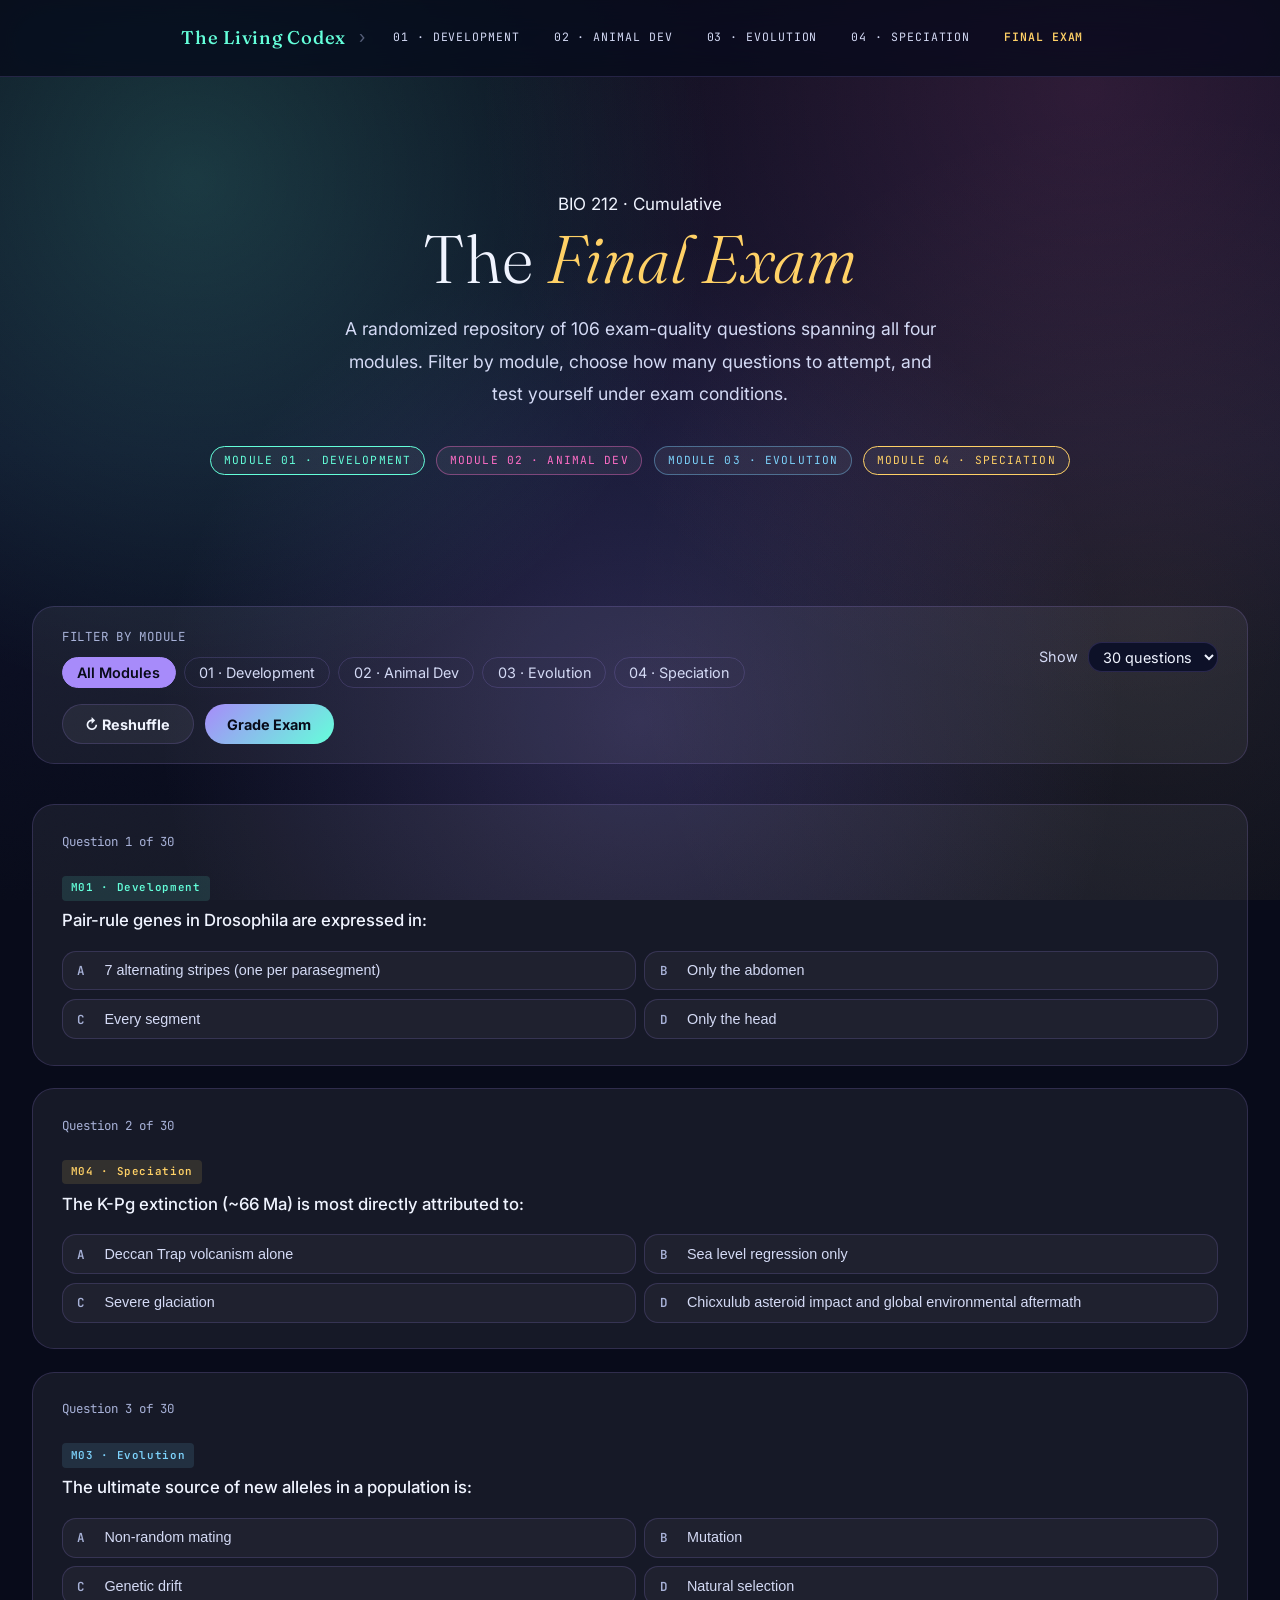
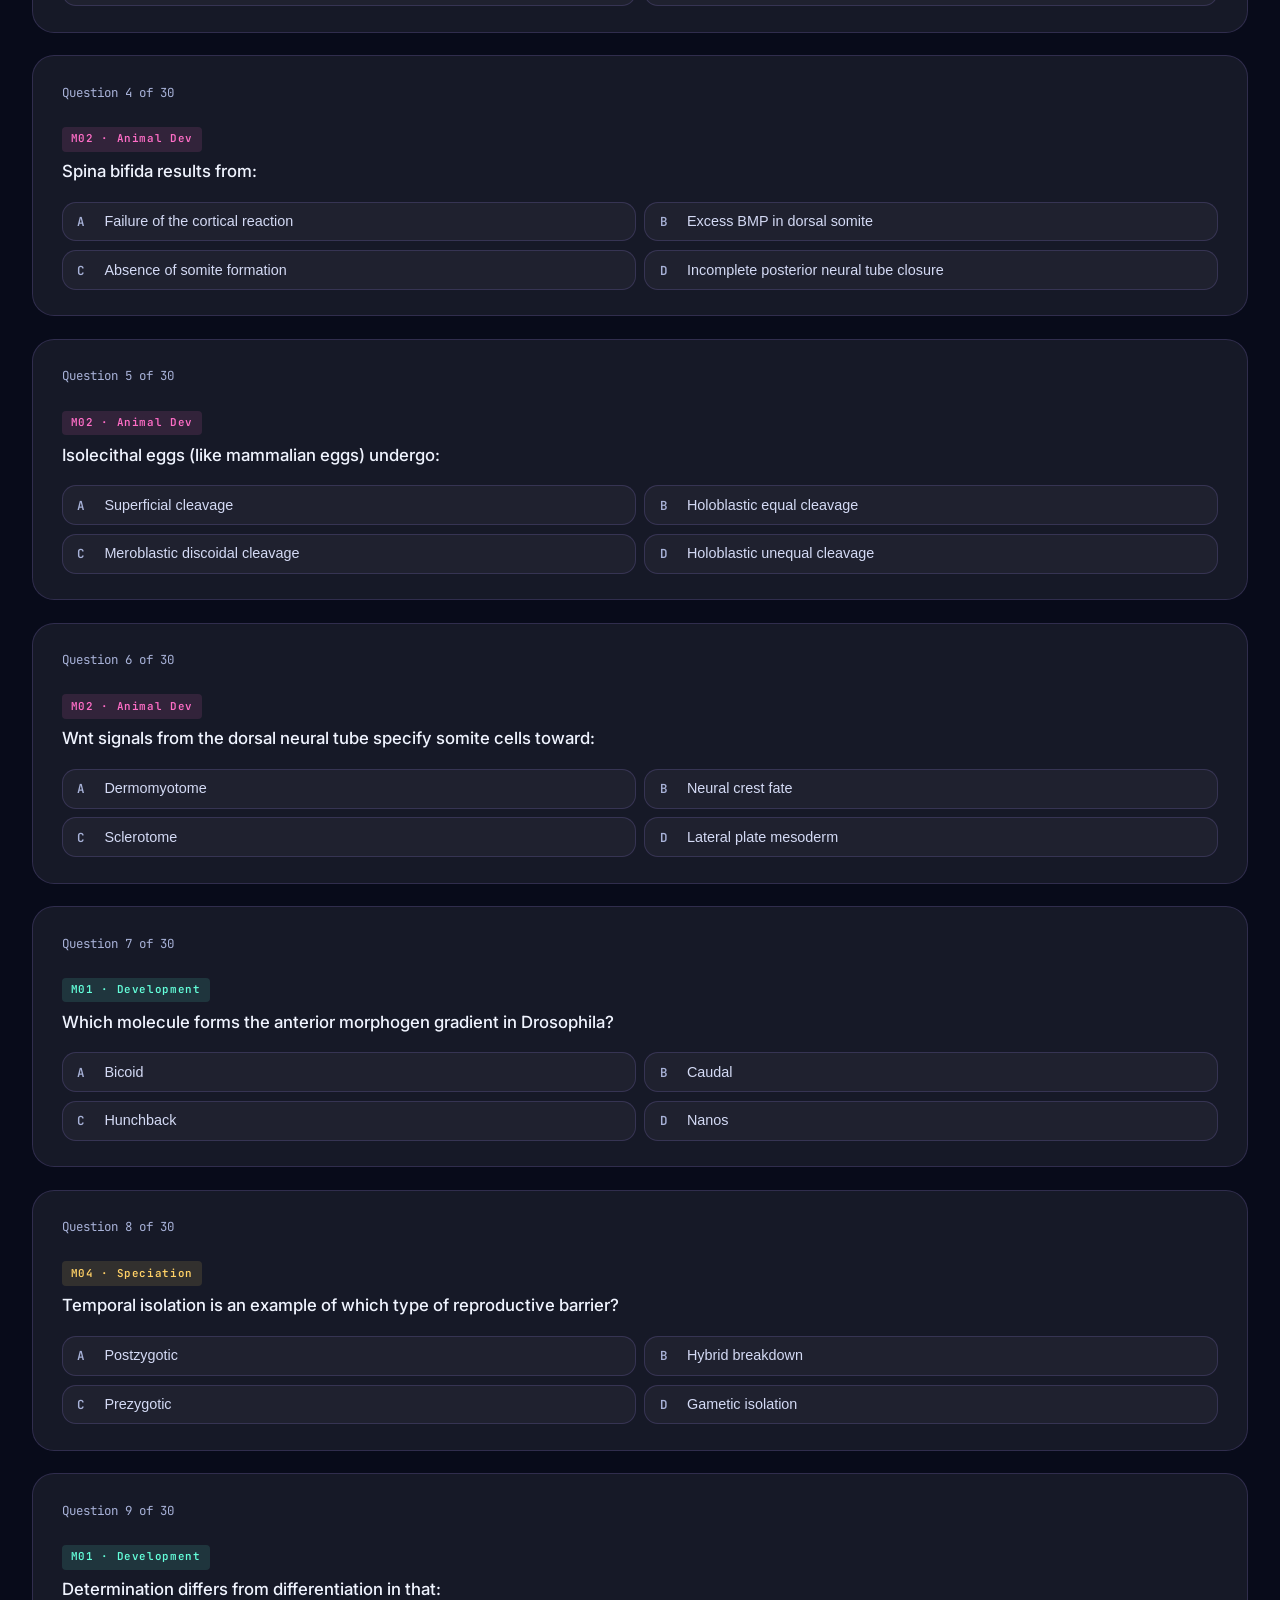
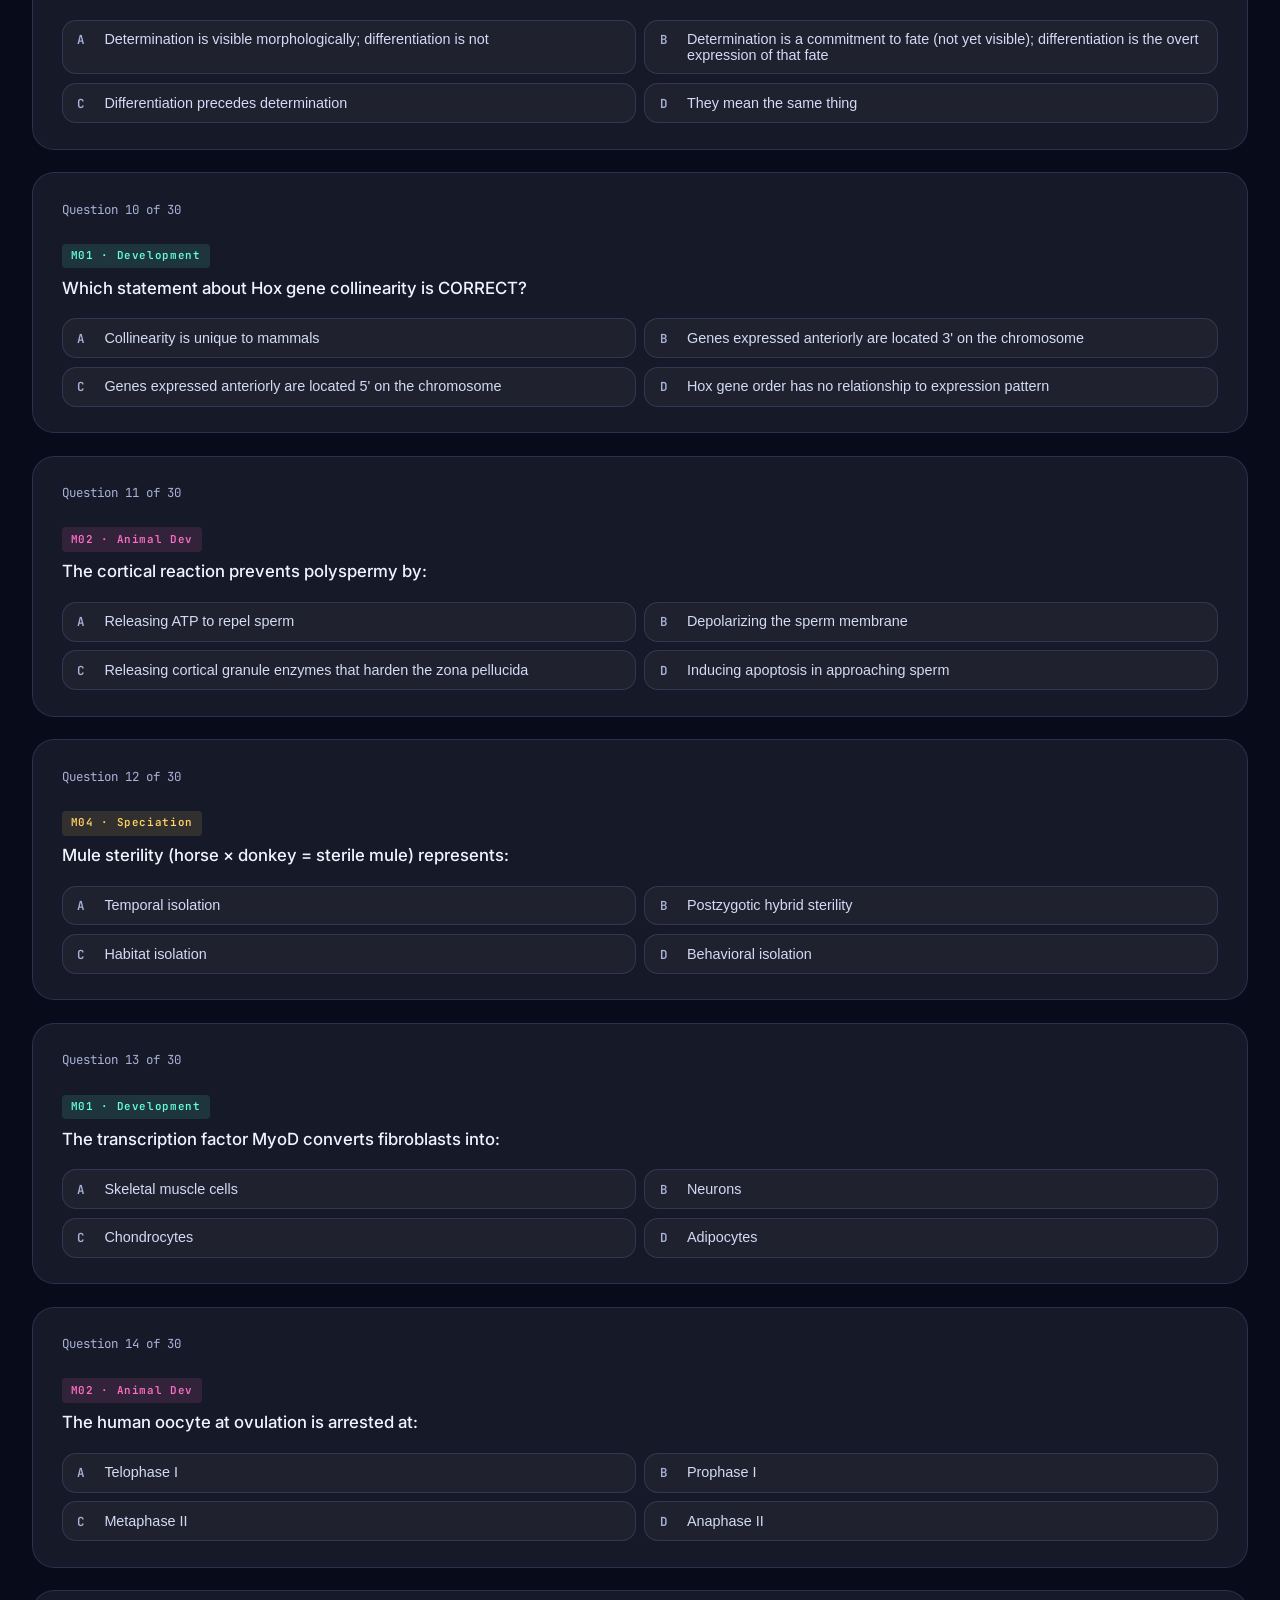
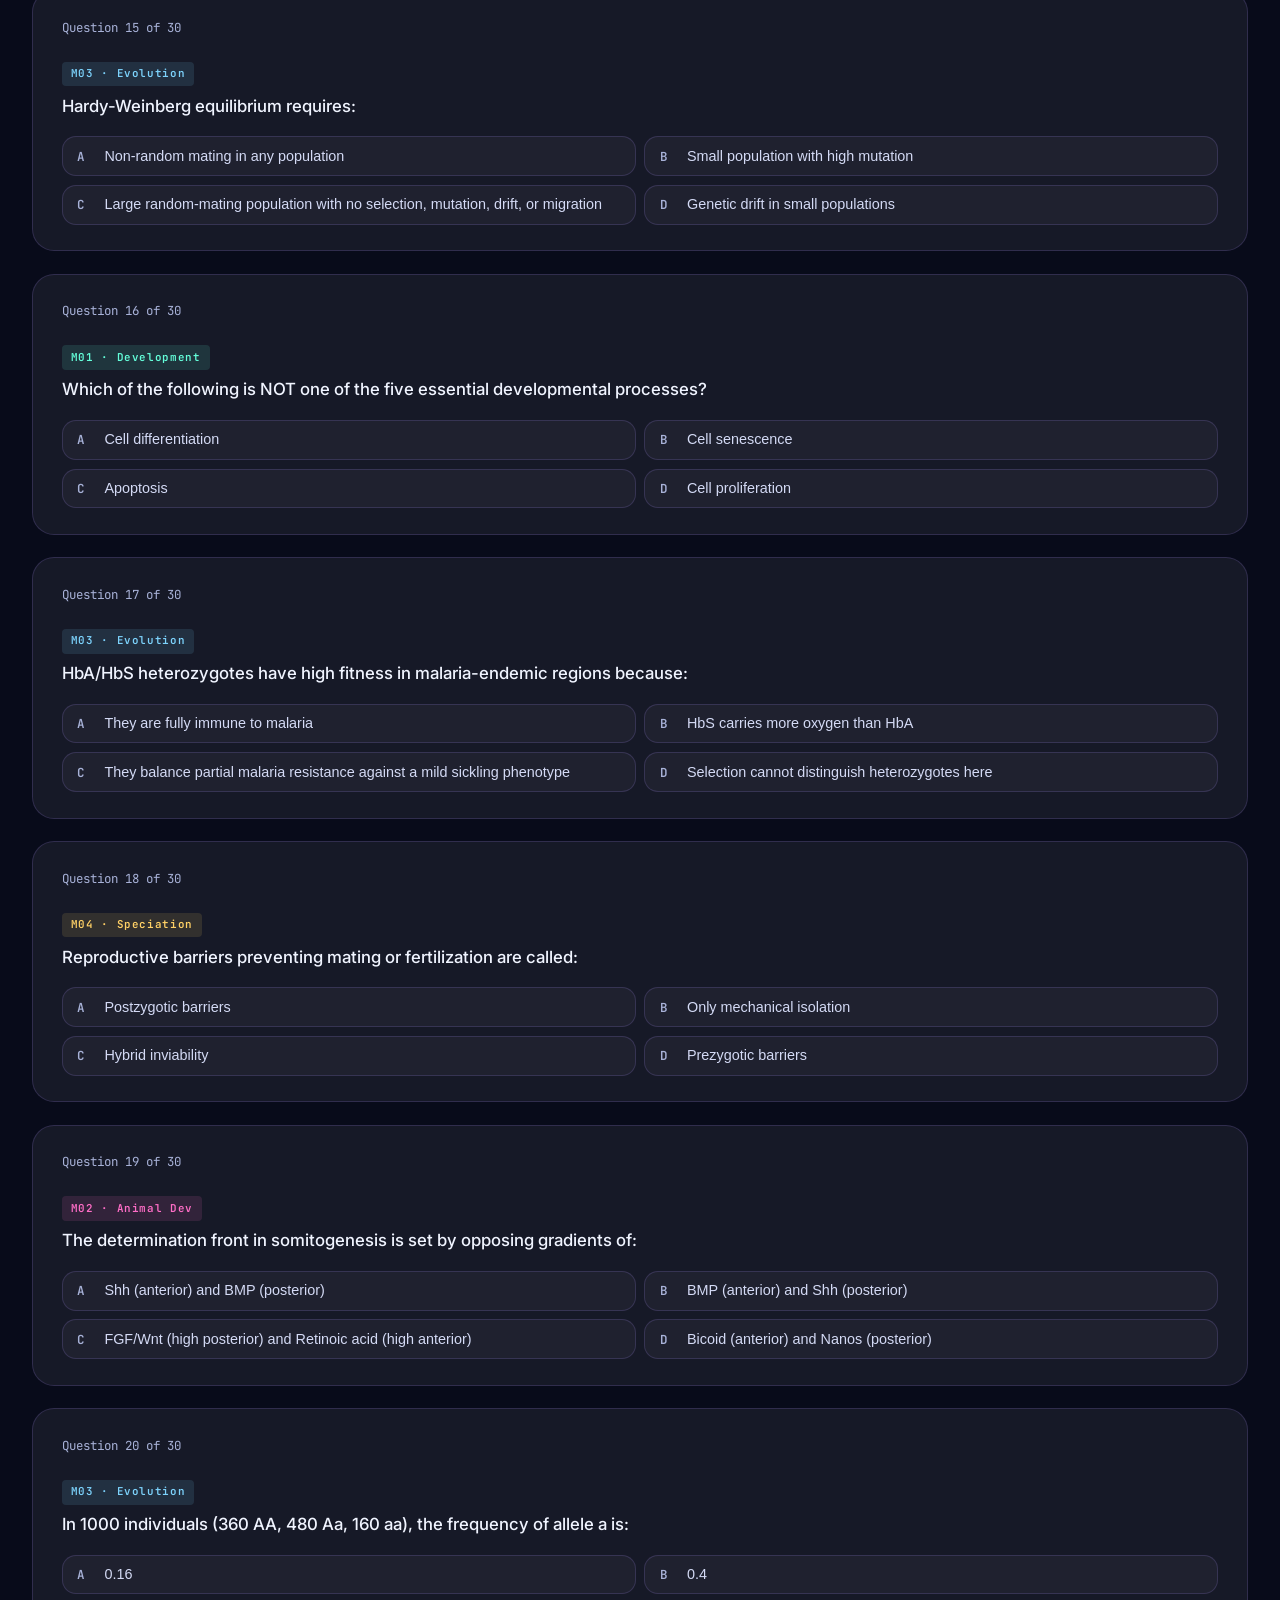
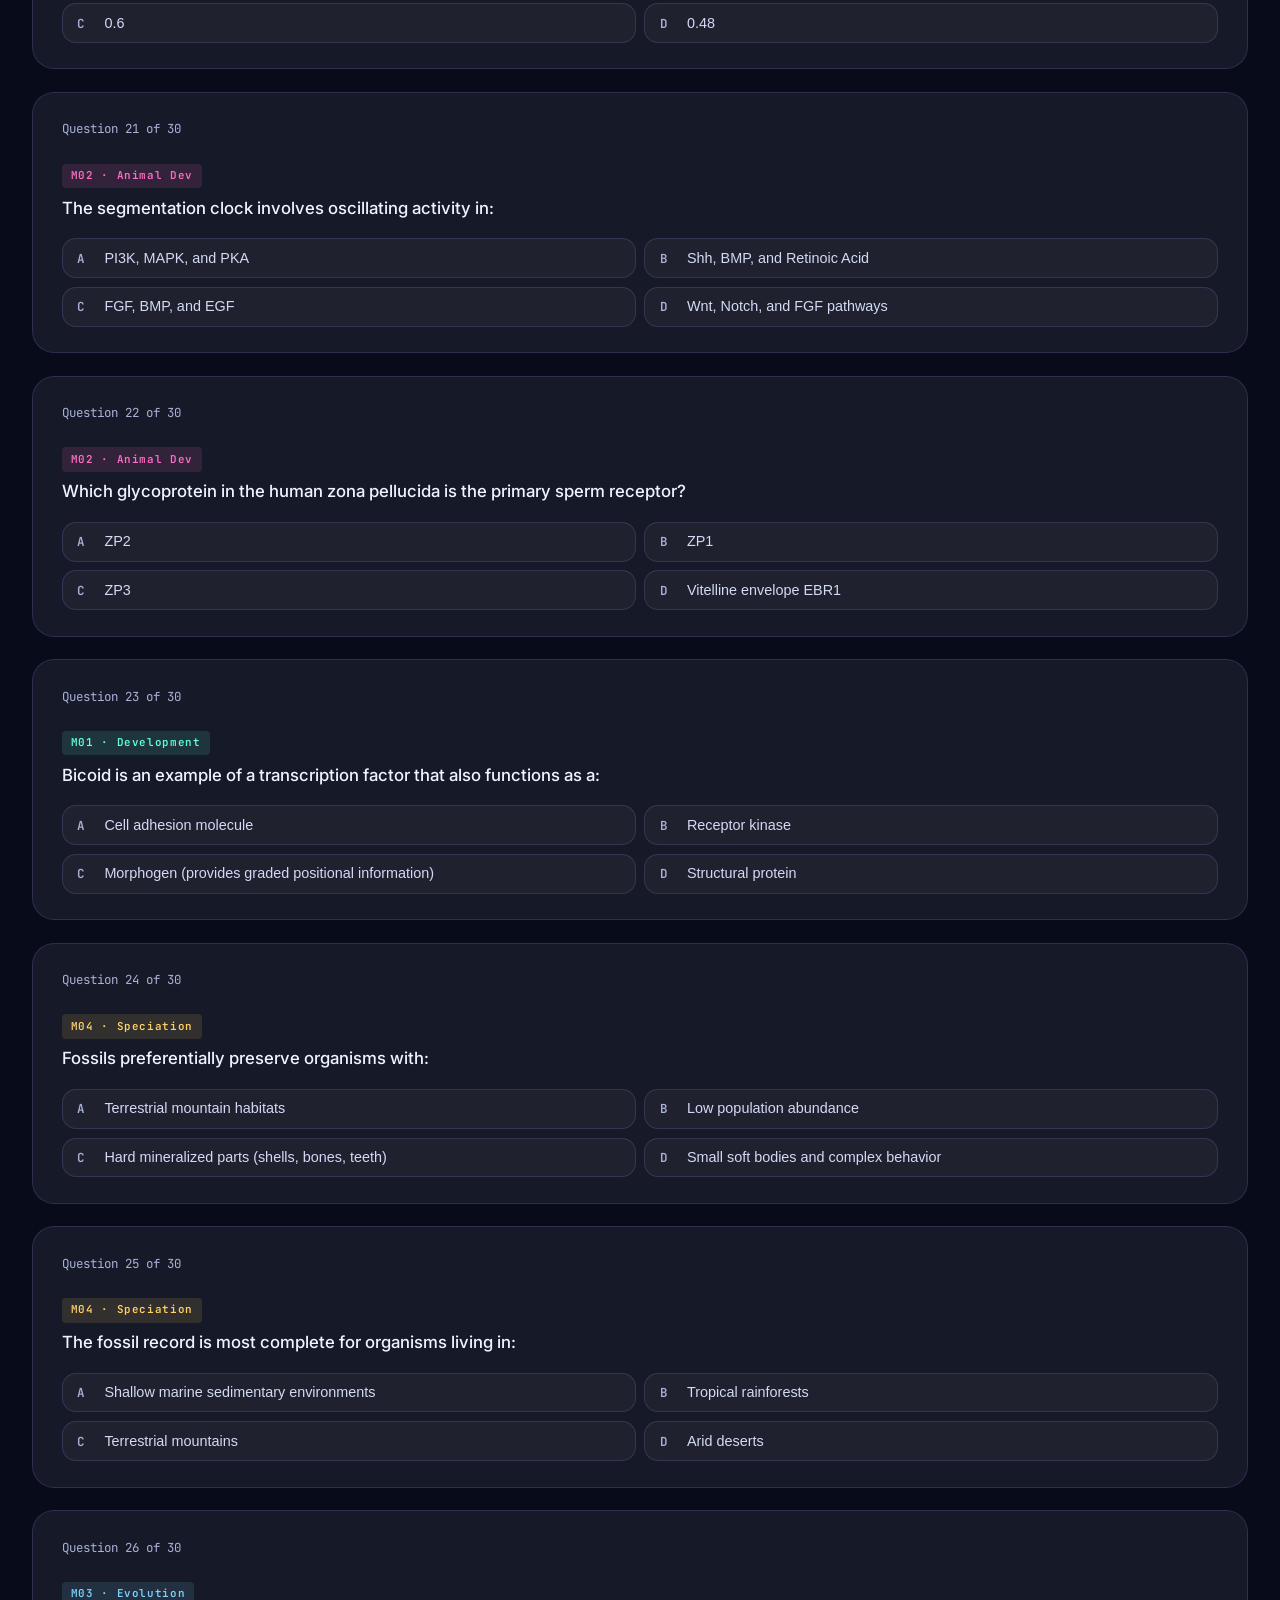
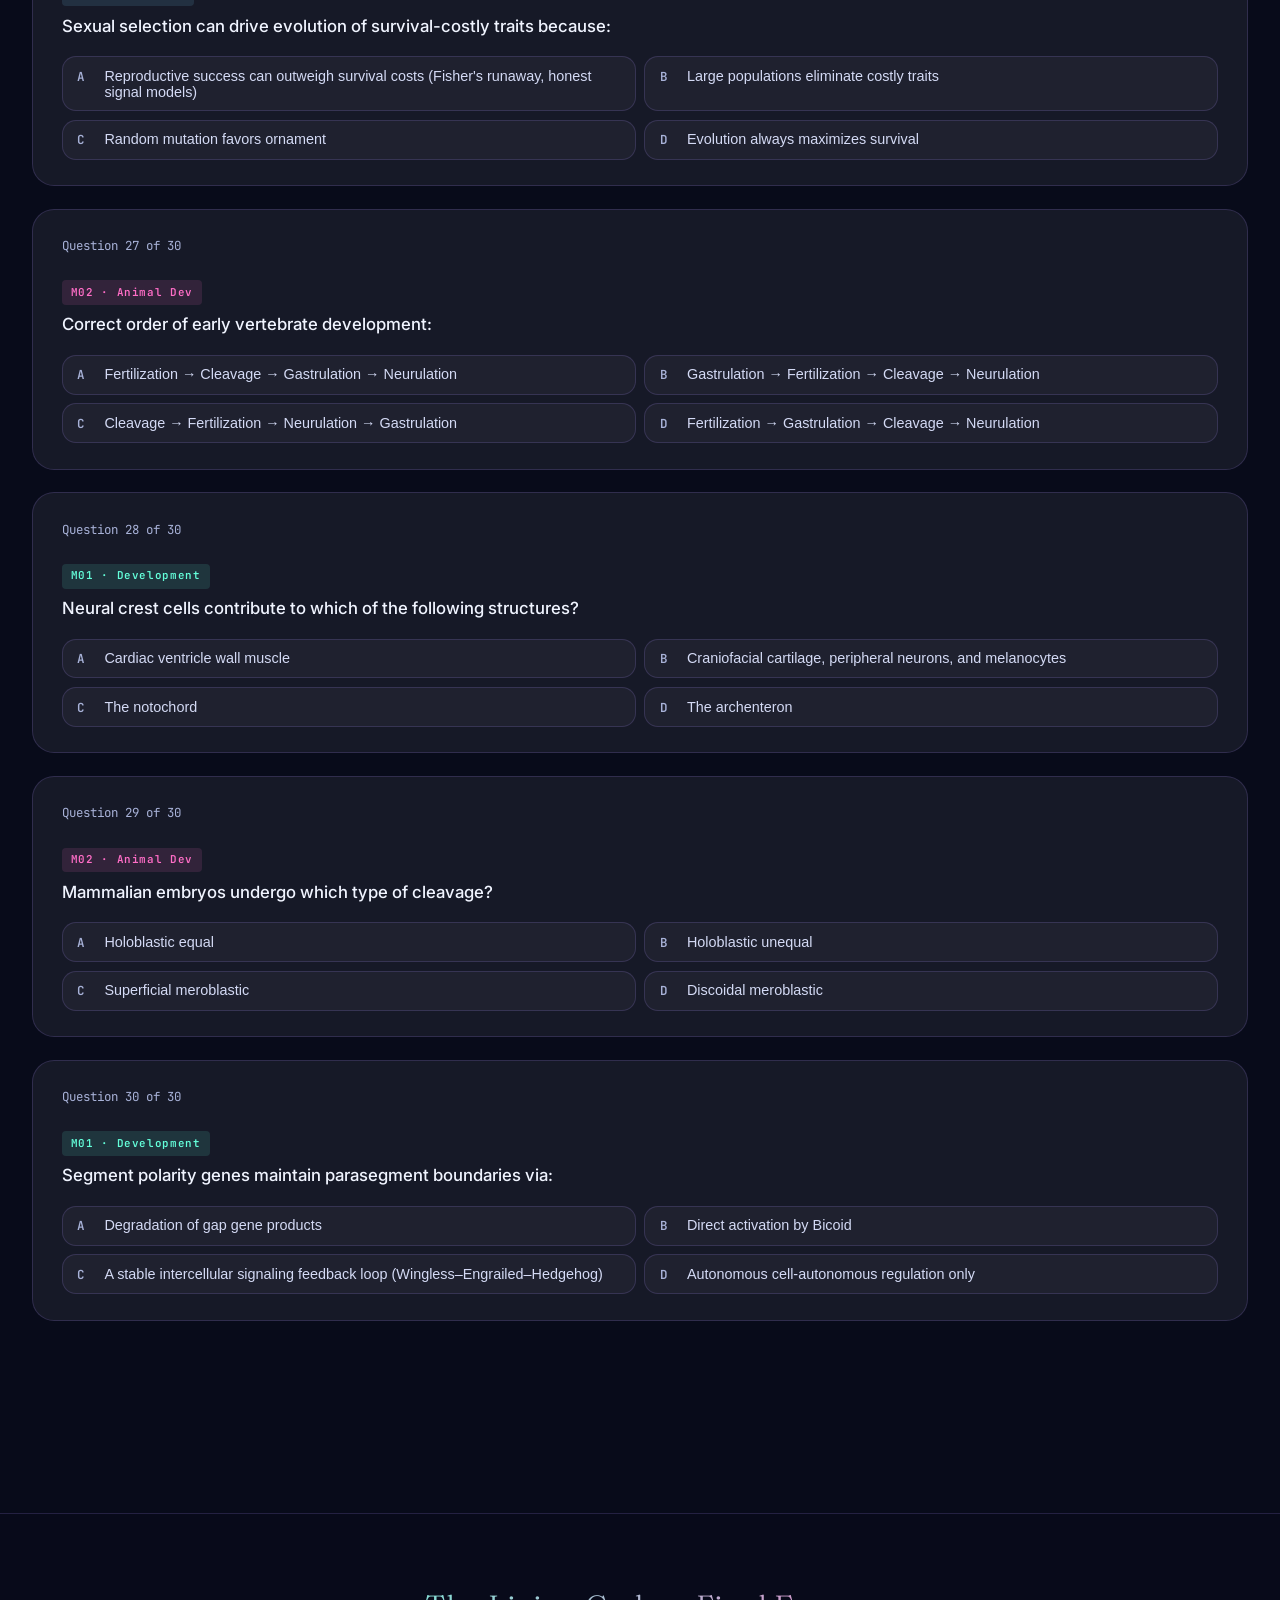
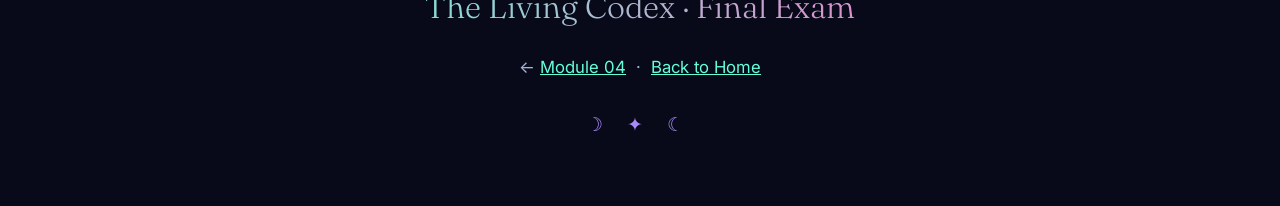
==== exam.html @ cd62b9d8 "draft 4/13" ====
<!DOCTYPE html>
<html lang="en">
<head>
<meta charset="UTF-8">
<meta name="viewport" content="width=device-width, initial-scale=1.0">
<title>Final Exam · BIO 212 · The Living Codex</title>
<link rel="preconnect" href="https://fonts.googleapis.com">
<link rel="preconnect" href="https://fonts.gstatic.com" crossorigin>
<link href="https://fonts.googleapis.com/css2?family=Fraunces:ital,opsz,wght@0,9..144,300..900;1,9..144,300..900&family=Inter:wght@300;400;500;600;700&family=JetBrains+Mono:wght@400;600&display=swap" rel="stylesheet">
<link rel="stylesheet" href="styles.css">
<style>
  /* ── Exam-page specific styles ── */
  .exam-hero {
    text-align: center;
    padding: 7rem 2rem 4rem;
  }
  .exam-hero h1 { font-family: var(--serif); font-size: clamp(2.4rem,6vw,4.2rem); font-weight: 300; line-height: 1.15; margin-bottom: 1rem; }
  .exam-hero h1 em { color: var(--gold); font-style: italic; }
  .exam-hero p { color: var(--ink-soft); max-width: 600px; margin: 0 auto 2rem; font-size: 1.1rem; }

  .exam-controls-bar {
    display: flex; flex-wrap: wrap; align-items: center;
    gap: 1rem; justify-content: space-between;
    background: var(--glass);
    border: 1px solid var(--line);
    border-radius: var(--radius);
    padding: 1.2rem 1.8rem;
    margin-bottom: 2.5rem;
  }
  .exam-filter-group {
    display: flex; flex-wrap: wrap; gap: 0.5rem;
  }
  .filter-pill {
    display: inline-flex; align-items: center; gap: 0.4rem;
    padding: 0.4rem 0.9rem;
    border-radius: 100px;
    border: 1px solid var(--line);
    background: transparent;
    color: var(--ink-soft); font-size: var(--text-sm);
    cursor: pointer; transition: all 0.18s;
    font-family: var(--sans);
  }
  .filter-pill:hover { border-color: var(--violet); color: var(--ink); }
  .filter-pill.active { background: var(--violet); border-color: var(--violet); color: #080b1a; font-weight: 600; }
  .filter-pill[data-mod="1"].active  { background: var(--teal); border-color: var(--teal); }
  .filter-pill[data-mod="2"].active  { background: var(--rose); border-color: var(--rose); }
  .filter-pill[data-mod="3"].active  { background: var(--sky); border-color: var(--sky); }
  .filter-pill[data-mod="4"].active  { background: var(--gold); border-color: var(--gold); }

  .exam-count-select {
    display: flex; align-items: center; gap: 0.6rem;
    color: var(--ink-soft); font-size: var(--text-sm);
  }
  .exam-count-select select {
    background: var(--bg-2); border: 1px solid var(--line);
    color: var(--ink); border-radius: var(--radius-sm);
    padding: 0.3rem 0.6rem; font-family: var(--sans);
    font-size: var(--text-sm); cursor: pointer;
  }

  .module-tag {
    display: inline-block;
    font-family: var(--mono); font-size: 0.68rem;
    padding: 0.15rem 0.55rem; border-radius: 4px;
    margin-bottom: 0.4rem; font-weight: 600;
    letter-spacing: 0.06em;
  }
  .module-tag.m1 { background: rgba(100,255,218,0.12); color: var(--teal); }
  .module-tag.m2 { background: rgba(255,110,199,0.12); color: var(--rose); }
  .module-tag.m3 { background: rgba(125,211,252,0.12); color: var(--sky); }
  .module-tag.m4 { background: rgba(255,209,102,0.12); color: var(--gold); }

  .exam-progress {
    font-family: var(--mono); font-size: var(--text-xs);
    color: var(--ink-dim); margin-bottom: 0.4rem;
  }

  #exam-summary {
    display: none;
    text-align: center;
    padding: 3rem 2rem;
    background: var(--glass);
    border: 1px solid var(--line);
    border-radius: var(--radius);
    margin-bottom: 2rem;
  }
  #exam-summary.visible { display: block; }
  .exam-score-big {
    font-family: var(--serif); font-size: 5rem;
    font-weight: 700; line-height: 1;
    background: linear-gradient(135deg, var(--teal), var(--violet));
    -webkit-background-clip: text; -webkit-text-fill-color: transparent;
    margin-bottom: 0.5rem;
  }
  .exam-score-sub { color: var(--ink-soft); font-size: 1.1rem; margin-bottom: 1rem; }
  .exam-breakdown {
    display: flex; flex-wrap: wrap; gap: 1rem; justify-content: center;
    margin-top: 1.5rem;
  }
  .exam-breakdown-item {
    padding: 0.8rem 1.4rem;
    background: rgba(255,255,255,0.04);
    border: 1px solid var(--line);
    border-radius: var(--radius-sm);
    font-size: var(--text-sm);
  }
  .exam-breakdown-item strong { font-family: var(--mono); font-size: 1.2rem; display: block; }
  .exam-breakdown-item.m1 strong { color: var(--teal); }
  .exam-breakdown-item.m2 strong { color: var(--rose); }
  .exam-breakdown-item.m3 strong { color: var(--sky); }
  .exam-breakdown-item.m4 strong { color: var(--gold); }
</style>
</head>
<body>

<div class="progress-bar" id="progress-bar"></div>
<div class="aurora"></div>
<div class="grain"></div>
<div id="stars" style="position:fixed;inset:0;z-index:-2;overflow:hidden;pointer-events:none;"></div>

<!-- NAV -->
<nav class="module-nav">
  <div style="max-width:1280px;margin:0 auto;padding:0.6rem 2rem;display:flex;align-items:center;gap:0.8rem;flex-wrap:wrap;">
    <a href="index.html" class="home-link">The Living Codex</a>
    <span style="color:var(--ink-dim);opacity:0.5;">›</span>
    <div class="nav-links">
      <a href="module-01.html">01 · Development</a>
      <a href="module-02.html">02 · Animal Dev</a>
      <a href="module-03.html">03 · Evolution</a>
      <a href="module-04.html">04 · Speciation</a>
      <a href="exam.html" style="color:var(--gold);font-weight:600;">Final Exam</a>
    </div>
  </div>
</nav>

<!-- HERO -->
<div class="exam-hero">
  <div class="module-eyebrow">BIO 212 · Cumulative</div>
  <h1>The <em>Final Exam</em></h1>
  <p>A randomized repository of 106 exam-quality questions spanning all four modules. Filter by module, choose how many questions to attempt, and test yourself under exam conditions.</p>
  <div class="hero-tags" style="justify-content:center;">
    <span class="pill teal">Module 01 · Development</span>
    <span class="pill" style="border-color:rgba(255,110,199,0.4);color:var(--rose);">Module 02 · Animal Dev</span>
    <span class="pill" style="border-color:rgba(125,211,252,0.4);color:var(--sky);">Module 03 · Evolution</span>
    <span class="pill gold">Module 04 · Speciation</span>
  </div>
</div>

<main class="container">

<!-- Controls -->
<div class="exam-controls-bar">
  <div>
    <div style="font-size:var(--text-xs);color:var(--ink-dim);margin-bottom:0.5rem;font-family:var(--mono);letter-spacing:0.06em;">FILTER BY MODULE</div>
    <div class="exam-filter-group">
      <button class="filter-pill active" data-mod="all">All Modules</button>
      <button class="filter-pill" data-mod="1">01 · Development</button>
      <button class="filter-pill" data-mod="2">02 · Animal Dev</button>
      <button class="filter-pill" data-mod="3">03 · Evolution</button>
      <button class="filter-pill" data-mod="4">04 · Speciation</button>
    </div>
  </div>
  <div class="exam-count-select">
    <span>Show</span>
    <select id="exam-count">
      <option value="10">10 questions</option>
      <option value="20">20 questions</option>
      <option value="30" selected>30 questions</option>
      <option value="40">40 questions</option>
      <option value="all">All available</option>
    </select>
  </div>
  <div style="display:flex;gap:0.7rem;flex-wrap:wrap;">
    <button class="quiz-btn secondary" id="exam-new">↻ Reshuffle</button>
    <button class="quiz-btn" id="exam-grade">Grade Exam</button>
  </div>
</div>

<!-- Score summary -->
<div id="exam-summary">
  <div class="exam-score-big" id="exam-score-big"></div>
  <div class="exam-score-sub" id="exam-score-sub"></div>
  <div id="exam-score-msg" style="color:var(--ink-soft);font-size:1rem;"></div>
  <div class="exam-breakdown" id="exam-breakdown"></div>
  <div style="margin-top:2rem;display:flex;gap:1rem;justify-content:center;flex-wrap:wrap;">
    <button class="quiz-btn secondary" id="exam-new-after">↻ New Exam</button>
  </div>
</div>

<!-- Question grid -->
<div class="quiz-grid" id="exam-grid"></div>

</main>

<footer>
  <div class="foot-inner">
    <div class="foot-title">The Living Codex · Final Exam</div>
    <p>← <a href="module-04.html" style="color:var(--teal);">Module 04</a> &nbsp;·&nbsp; <a href="index.html" style="color:var(--teal);">Back to Home</a></p>
    <div class="foot-marks">☽ ✦ ☾</div>
  </div>
</footer>

<script src="shared.js"></script>
<script>
(function(){
  /* ══════════════════════════════════════════════════
     FULL QUESTION BANK  — 106 questions across 4 modules
  ══════════════════════════════════════════════════ */
  const BANK = [

    /* ─── MODULE 01: Principles of Development ─── */
    {mod:1,q:"Which of the following is NOT one of the five essential developmental processes?",options:["Cell proliferation","Cell differentiation","Cell senescence","Apoptosis"],correct:2,explain:"The five processes are proliferation, cell–cell interactions, differentiation, cell movement/morphogenesis, and apoptosis. Senescence is an aging phenomenon, not a core developmental process."},
    {mod:1,q:"The central dogma of molecular biology describes information flow as:",options:["Protein → RNA → DNA","DNA → RNA → Protein","RNA → Protein → DNA","DNA → Protein → RNA"],correct:1,explain:"Transcription converts DNA → RNA; translation converts RNA → Protein. Reverse transcription (RNA → DNA) occurs in retroviruses but not normal cellular processes."},
    {mod:1,q:"Which molecule forms the anterior morphogen gradient in Drosophila?",options:["Nanos","Hunchback","Bicoid","Caudal"],correct:2,explain:"Bicoid protein diffuses from the anterior pole to create a gradient. High concentrations activate anterior gap genes (Hunchback); lower concentrations activate other patterning genes further posteriorly."},
    {mod:1,q:"Hox genes are characterized by which conserved DNA-binding domain?",options:["Zinc finger","TATA box","Homeobox","Leucine zipper"],correct:2,explain:"All Hox genes share a ~60 amino acid homeodomain that folds into a helix-turn-helix structure, binding specific DNA sequences to regulate target gene expression."},
    {mod:1,q:"The dorsal–ventral body axis runs from:",options:["Head to tail","Belly to back","Left side to right side","Core to periphery of limbs"],correct:1,explain:"The dorsal–ventral (D-V) axis runs from the ventral (belly) surface to the dorsal (back) surface. It is perpendicular to the anterior–posterior (head-to-tail) axis."},
    {mod:1,q:"A secreted signal affecting nearby cells describes which type?",options:["Autocrine","Endocrine","Paracrine","Juxtacrine"],correct:2,explain:"Paracrine signals act locally on adjacent cells via diffusion. Endocrine signals travel via blood; autocrine acts on the secreting cell; juxtacrine requires direct cell–cell contact."},
    {mod:1,q:"The transcription factor MyoD converts fibroblasts into:",options:["Neurons","Chondrocytes","Adipocytes","Skeletal muscle cells"],correct:3,explain:"MyoD is a master regulatory TF for skeletal muscle. Its ectopic expression is sufficient to reprogram many cell types into muscle, demonstrating how master TFs can rewrite cell identity."},
    {mod:1,q:"In Drosophila, gap genes are directly activated by:",options:["Pair-rule gene products","Maternal effect gene products (Bicoid, Hunchback)","Segment polarity genes","Hox gene products"],correct:1,explain:"Maternal effect genes establish the initial A-P gradient. Gap genes are the first zygotically expressed patterning genes, responding to maternal morphogen concentrations."},
    {mod:1,q:"Nanos protein inhibits translation of which mRNA in the Drosophila posterior?",options:["Bicoid","Hunchback","Caudal","Gurken"],correct:1,explain:"Nanos represses Hunchback mRNA translation posteriorly, creating a reciprocal Hunchback gradient (high anterior, low posterior) that is key for abdominal identity specification."},
    {mod:1,q:"Embryonic induction is best described as:",options:["One cell undergoing apoptosis to signal neighbors","An inducing cell altering the developmental fate of a responding cell","A cell dividing asymmetrically","A cell migrating to a new location"],correct:1,explain:"Induction: an inducing cell releases signals that change gene expression in a competent responding cell. Classic example: notochord induces overlying ectoderm to become neural plate."},
    {mod:1,q:"Neural crest cells undergo which transition to become migratory?",options:["Mesenchymal-to-epithelial","Epithelial-to-mesenchymal","Ectodermal-to-endodermal","Notochordal-to-mesodermal"],correct:1,explain:"Neural crest cells lose E-cadherin (cell-cell adhesion) and gain N-cadherin/integrins (motility), an EMT that allows them to delaminate from the neural tube and migrate throughout the embryo."},
    {mod:1,q:"How many Hox gene clusters do mammals have versus Drosophila?",options:["1 (same as Drosophila)","2","4","8"],correct:2,explain:"Two rounds of genome duplication in vertebrate evolution produced 4 Hox clusters (HoxA, B, C, D) in mammals, compared to Drosophila's single complex."},
    {mod:1,q:"A cell's ability to respond to an inductive signal is called:",options:["Determination","Competence","Differentiation","Induction"],correct:1,explain:"Competence is the transient capacity of a cell to respond to a specific signal, dependent on expressing appropriate receptors and signal-transduction components."},
    {mod:1,q:"Apoptosis shapes the vertebrate hand by:",options:["Pushing digits apart through growth","Removing interdigital cells","Inducing bone elongation","Triggering neural crest migration"],correct:1,explain:"BMP signaling triggers apoptosis in interdigital webbing. Species-specific differences in digit number arise from variation in apoptosis patterns in the limb bud."},
    {mod:1,q:"Pair-rule genes in Drosophila are expressed in:",options:["Every segment","7 alternating stripes (one per parasegment)","Only the head","Only the abdomen"],correct:1,explain:"Pair-rule genes (even-skipped, fushi tarazu, hairy) are expressed in 7 stripes, each one parasegment wide. They subdivide the embryo into even and odd fates, essential for segment polarity patterning."},
    {mod:1,q:"The Bicoid protein activates Hunchback transcription at what concentrations?",options:["Low, in the posterior half","High, in the anterior half","Uniformly throughout the embryo","Only in the dorsal ectoderm"],correct:1,explain:"High concentrations of Bicoid in the anterior half of the embryo directly bind Hunchback regulatory sequences and activate transcription. Different gap genes respond to different Bicoid concentration thresholds."},
    {mod:1,q:"Which statement about Hox gene collinearity is CORRECT?",options:["Genes expressed anteriorly are located 5' on the chromosome","Genes expressed anteriorly are located 3' on the chromosome","Hox gene order has no relationship to expression pattern","Collinearity is unique to mammals"],correct:1,explain:"Spatial collinearity: Hox genes expressed more anteriorly are located 3' (downstream) of those expressed posteriorly. This organization is conserved in all bilaterians studied."},
    {mod:1,q:"Determination differs from differentiation in that:",options:["Determination is visible morphologically; differentiation is not","Determination is a commitment to fate (not yet visible); differentiation is the overt expression of that fate","Differentiation precedes determination","They mean the same thing"],correct:1,explain:"A determined cell is committed to a fate (demonstrated by transplantation experiments) but may look identical to neighboring cells. Differentiation is the subsequent activation of cell-type-specific genes producing distinct morphology and function."},
    {mod:1,q:"Which molecule is localized to the posterior of the Drosophila egg and establishes posterior fate?",options:["Bicoid","Hunchback","Nanos","Dorsal"],correct:2,explain:"Nanos mRNA is anchored at the posterior pole by the Oskar/Staufen complex. Nanos protein diffuses anteriorly, repressing Hunchback mRNA translation and thereby allowing posterior/abdominal fate genes to be expressed."},
    {mod:1,q:"Neural crest cells contribute to which of the following structures?",options:["The notochord","Craniofacial cartilage, peripheral neurons, and melanocytes","The archenteron","Cardiac ventricle wall muscle"],correct:1,explain:"Neural crest cells are multipotent: they generate craniofacial bone/cartilage, peripheral and enteric nervous system glia and neurons, melanocytes, and the cardiac outflow tract — sometimes called the 'fourth germ layer.'"},
    {mod:1,q:"A 'master regulatory transcription factor' is one that:",options:["Encodes structural proteins directly","When expressed, is sufficient to specify a new cell identity program","Activates every gene in the genome","Is expressed only in stem cells"],correct:1,explain:"Master TFs (MyoD for muscle, Ngn2 for neurons, Pax6 for eye) are sufficient to activate an entire cell identity program, including downstream cascades, when ectopically expressed. They typically bind enhancers of hundreds of target genes."},
    {mod:1,q:"The principle of 'positional information' (Wolpert) states that:",options:["Cells have an intrinsic clock that determines their fate","Cells interpret their position in a morphogen gradient to acquire appropriate fates","All cells in an embryo are initially equivalent","Positional cues only operate along the A-P axis"],correct:1,explain:"Lewis Wolpert's 'French flag model' (1969) proposed that cells read their position from morphogen concentration and respond with appropriate gene expression. This concept underpins how gradients like Bicoid generate patterned gene expression across the embryo."},
    {mod:1,q:"Segment polarity genes maintain parasegment boundaries via:",options:["Direct activation by Bicoid","A stable intercellular signaling feedback loop (Wingless–Engrailed–Hedgehog)","Degradation of gap gene products","Autonomous cell-autonomous regulation only"],correct:1,explain:"Wingless (Wnt) secreted from anterior cells of each parasegment activates Engrailed in adjacent posterior cells. Engrailed activates Hedgehog, which maintains Wingless expression — a stable positive feedback loop that locks in parasegment boundaries."},
    {mod:1,q:"Which statement about bicoid mRNA localization is CORRECT?",options:["It is translated in the nurse cells and protein is transported","The mRNA is transported anteriorly along microtubules during oogenesis","It is localized by actin filaments at the posterior","It becomes uniformly distributed after fertilization"],correct:1,explain:"Bicoid mRNA is synthesized in nurse cells, then transported via microtubules and Dynein motors to the anterior of the developing oocyte, where it is anchored by Staufen and Exuperantia proteins. After fertilization, ribosomes translate it in place."},
    {mod:1,q:"Morphogenesis primarily involves:",options:["Increasing cell number","Cells acquiring distinct gene expression profiles","Coordinated cell movements, shape changes, and tissue folding","Apoptosis only"],correct:2,explain:"Morphogenesis (Greek: shape formation) encompasses all the mechanical and movement-based processes that shape embryos: convergent extension, tissue folding, invagination, migration, and differential growth driven by cytoskeletal forces."},
    {mod:1,q:"Bicoid is an example of a transcription factor that also functions as a:",options:["Structural protein","Morphogen (provides graded positional information)","Cell adhesion molecule","Receptor kinase"],correct:1,explain:"Bicoid is both a transcription factor (homeodomain) and a morphogen — its graded concentration provides positional information that specifies different fates at different A-P positions. This dual function makes it a paradigm in developmental biology."},
    {mod:1,q:"The maternal-to-zygotic transition (MZT) refers to:",options:["The transition from oocyte to fertilized egg","The switch from relying on maternally deposited mRNAs to newly transcribed zygotic mRNAs","The conversion of maternal genes to paternal gene expression","The start of organogenesis"],correct:1,explain:"During early cleavage, the embryo relies on maternally deposited mRNAs and proteins. At the MZT (varies by species: 8-cell in humans, blastoderm in Drosophila), the embryonic genome is activated and begins directing development. This is a critical transition — failures cause developmental arrest."},

    /* ─── MODULE 02: Animal Development ─── */
    {mod:2,q:"Which glycoprotein in the human zona pellucida is the primary sperm receptor?",options:["ZP1","ZP2","ZP3","Vitelline envelope EBR1"],correct:2,explain:"ZP3's O-linked oligosaccharides bind species-specific sperm receptors, initiating the acrosome reaction. ZP1 cross-links ZP2/ZP3 structurally; ZP2 acts as a secondary receptor after the acrosome reaction."},
    {mod:2,q:"The zona pellucida is best described as:",options:["A jelly coat unique to sea urchins","An extracellular glycoprotein matrix surrounding mammalian oocytes","The outer plasma membrane of the oocyte","A structure only present after fertilization"],correct:1,explain:"The zona pellucida is a thick (~13 μm) extracellular glycoprotein shell surrounding mammalian oocytes and early embryos, composed of ZP1, ZP2, and ZP3 glycoproteins."},
    {mod:2,q:"The cortical reaction prevents polyspermy by:",options:["Releasing ATP to repel sperm","Releasing cortical granule enzymes that harden the zona pellucida","Depolarizing the sperm membrane","Inducing apoptosis in approaching sperm"],correct:1,explain:"Cortical granule exocytosis releases ovastacin (cleaves ZP2) and other enzymes that cross-link ZP1/ZP3 and harden the zona into an impenetrable fertilization envelope, blocking additional sperm."},
    {mod:2,q:"Mammalian embryos undergo which type of cleavage?",options:["Holoblastic equal","Discoidal meroblastic","Holoblastic unequal","Superficial meroblastic"],correct:0,explain:"Mammalian eggs are nearly yolk-free (isolecithal), so cleavage is holoblastic (the entire egg divides) and approximately equal (each blastomere is similar in size)."},
    {mod:2,q:"The blastocoel is:",options:["The cavity that becomes the gut","The fluid-filled cavity within the blastula","The site where mesoderm ingresses","A layer of trophoblast"],correct:1,explain:"The blastocoel is the fluid-filled central cavity of the blastula. In the mammalian blastocyst, it is flanked by the trophoblast and the inner cell mass."},
    {mod:2,q:"During gastrulation, cells that ingress through the primitive streak form:",options:["Ectoderm only","Mesoderm and endoderm","Ectoderm and trophoblast","Neural plate and neural crest"],correct:1,explain:"Epiblast cells migrate through the primitive streak to form mesoderm (middle layer) and displace the hypoblast to form definitive endoderm. Remaining epiblast becomes ectoderm."},
    {mod:2,q:"The notochord is derived from:",options:["Ectoderm","Endoderm","Chordamesoderm (axial mesoderm)","Trophectoderm"],correct:2,explain:"The notochord arises from chordamesoderm that ingresses through the primitive node during gastrulation. It induces the overlying ectoderm to form the neural plate and provides Shh for ventral patterning."},
    {mod:2,q:"Primary neurulation involves:",options:["Condensation of neural crest mesenchyme","The neural plate folding and fusing to form the neural tube","Secondary induction of brain vesicles","Formation of notochord from ectoderm"],correct:1,explain:"In primary neurulation, the neural plate (thickened dorsal ectoderm) undergoes folding at the midline, with neural folds rising and fusing to form the hollow neural tube. Failure causes neural tube defects."},
    {mod:2,q:"Sonic Hedgehog (Shh) from the notochord establishes which aspect of neural tube identity?",options:["Dorsal interneurons","Roof plate","Ventral cell types (floor plate, motor neurons, V interneurons)","Only the cerebral cortex"],correct:2,explain:"Shh from the notochord and floor plate it induces creates a ventral-to-dorsal gradient. Progressively lower Shh concentrations specify: floor plate → V3 interneurons → motor neurons → V2/V1/V0 → dorsal interneurons (BMP-specified)."},
    {mod:2,q:"BMP signals from the dorsal ectoderm of the neural tube specify:",options:["Motor neurons and floor plate","Roof plate and dorsal interneurons (dI1–dI6)","V0 and V1 interneurons","Notochord identity"],correct:1,explain:"BMP (from roof plate and overlying ectoderm) and Wnt signals specify dorsal neural tube identity — roof plate cells and dorsal interneuron classes dI1-dI6. BMP and Shh form opposing ventral–dorsal gradients."},
    {mod:2,q:"The segmentation clock involves oscillating activity in:",options:["Wnt, Notch, and FGF pathways","Shh, BMP, and Retinoic Acid","FGF, BMP, and EGF","PI3K, MAPK, and PKA"],correct:0,explain:"The segmentation clock uses coupled oscillations in Notch (Lunatic fringe), Wnt, and FGF pathway gene expression. These sweep anteriorly as a wave; each oscillation corresponds to one somite pair forming at the determination front."},
    {mod:2,q:"Wnt signals from the dorsal neural tube specify somite cells toward:",options:["Sclerotome","Dermomyotome","Lateral plate mesoderm","Neural crest fate"],correct:1,explain:"Wnt from the dorsal neural tube and surface ectoderm promotes dermomyotome identity in the dorsal somite. Dermomyotome precursors form all trunk and limb skeletal muscle, and the dermis of the back."},
    {mod:2,q:"Shh from notochord/floor plate directs ventral somite cells toward:",options:["Dermomyotome","Neural crest","Sclerotome","Heart muscle"],correct:2,explain:"Shh promotes sclerotome identity in the ventral somite. Sclerotome cells migrate medially to surround the notochord and neural tube, condensing into cartilage and bone to form vertebrae and ribs."},
    {mod:2,q:"The human oocyte at ovulation is arrested at:",options:["Prophase I","Metaphase II","Anaphase II","Telophase I"],correct:1,explain:"Mammalian oocytes are arrested at metaphase II at ovulation. Fertilization triggers completion of meiosis II and extrusion of the second polar body. The oocyte was arrested at prophase I in the fetal ovary."},
    {mod:2,q:"The perivitelline space is located:",options:["Outside the zona pellucida","Between the zona pellucida and plasma membrane","Inside the germinal vesicle","Between zona pellucida layers"],correct:1,explain:"The perivitelline space is the fluid-filled gap between the zona pellucida and the oocyte plasma membrane. Cortical granule contents are exocytosed into this space during the cortical reaction."},
    {mod:2,q:"Isolecithal eggs (like mammalian eggs) undergo:",options:["Meroblastic discoidal cleavage","Holoblastic equal cleavage","Holoblastic unequal cleavage","Superficial cleavage"],correct:1,explain:"Isolecithal = yolk evenly distributed and sparse. No yolk impediment to cleavage → the whole egg divides (holoblastic) and cells are roughly equal in size (equal cleavage)."},
    {mod:2,q:"Sclerotome cells give rise to:",options:["Skeletal muscle and dermis","Vertebrae and ribs","Cardiac muscle","Blood vessels"],correct:1,explain:"Sclerotome (ventromedial somite compartment) cells migrate to surround the notochord and neural tube, differentiating into chondrocytes and osteoblasts that build the vertebral column and ribs."},
    {mod:2,q:"The archenteron becomes:",options:["The neural tube","The digestive tract","The notochord","The blastocoel"],correct:1,explain:"The archenteron (formed by invagination of the vegetal plate during gastrulation in organisms like sea urchins) is the primitive gut cavity that gives rise to the digestive system lining."},
    {mod:2,q:"Spina bifida results from:",options:["Failure of the cortical reaction","Incomplete posterior neural tube closure","Absence of somite formation","Excess BMP in dorsal somite"],correct:1,explain:"Spina bifida results when the posterior neuropore fails to close during primary neurulation (~day 26-28 in humans), leaving spinal cord tissue exposed. Folic acid supplementation significantly reduces risk."},
    {mod:2,q:"Chordin and Noggin promote neural induction by:",options:["Directly activating Pax6 expression","Antagonizing BMP signals in the dorsal ectoderm","Enhancing FGF signaling in the notochord","Activating Shh in the floor plate"],correct:1,explain:"The default fate of ectoderm is neural in amphibians (Holtfreter). BMP signaling promotes epidermal fate; Chordin and Noggin from the Spemann organizer block BMP, allowing neural fate to be expressed in organizer-induced ectoderm."},
    {mod:2,q:"The determination front in somitogenesis is set by opposing gradients of:",options:["Shh (anterior) and BMP (posterior)","FGF/Wnt (high posterior) and Retinoic acid (high anterior)","Bicoid (anterior) and Nanos (posterior)","BMP (anterior) and Shh (posterior)"],correct:1,explain:"FGF8 and Wnt3a are produced by the tailbud, declining anteriorly. Retinoic acid is produced anteriorly by already-formed somites, declining posteriorly. Where these gradients intersect = the determination front, where somite boundary formation is triggered each oscillation cycle."},
    {mod:2,q:"The approximate rate of human somite formation is:",options:["Every 15 minutes","Every 90 minutes","Every 6 hours","Every 24 hours"],correct:2,explain:"Humans form one somite pair approximately every 6 hours (clock period ~6h). Compare: mice ~90 min, snakes ~6h. The clock period scales with developmental speed and the number of vertebrae the organism will form."},
    {mod:2,q:"The inner cell mass (ICM) of the blastocyst gives rise to:",options:["Placenta only","Embryo proper (all three germ layers)","Both embryo and placenta equally","The trophoblast"],correct:1,explain:"The ICM (epiblast) gives rise to the three primary germ layers of the embryo proper. The trophoblast (surrounding cell layer) forms placenta and extraembryonic membranes. This first lineage segregation occurs at the 32-64 cell stage."},
    {mod:2,q:"Correct order of early vertebrate development:",options:["Gastrulation → Fertilization → Cleavage → Neurulation","Fertilization → Cleavage → Gastrulation → Neurulation","Cleavage → Fertilization → Neurulation → Gastrulation","Fertilization → Gastrulation → Cleavage → Neurulation"],correct:1,explain:"Fertilization → Cleavage (rapid mitoses, no growth) → Blastula → Gastrulation (3 germ layers) → Neurulation (neural tube) → Organogenesis."},
    {mod:2,q:"ZP3 functions primarily as:",options:["A structural scaffold only","The primary sperm receptor triggering the acrosome reaction","An inhibitor of meiosis resumption","A nutrient source for the embryo"],correct:1,explain:"ZP3 O-linked carbohydrates bind ZP3 receptor on the sperm head (e.g., SED1, ZP3R), triggering exocytosis of the acrosome — releasing hyaluronidase, acrosin, and other enzymes needed to penetrate the zona."},
    {mod:2,q:"The three primary germ layers at the end of gastrulation are:",options:["Ectoderm, mesoderm, notochord","Ectoderm, mesoderm, endoderm","Ectoderm, endoderm, trophectoderm","Mesoderm, endoderm, neural crest"],correct:1,explain:"Gastrulation produces ectoderm (outer layer → nervous system, skin), mesoderm (middle → muscle, bone, blood, kidney), and endoderm (inner → gut, lung, liver). The neural crest derives from ectoderm subsequently."},

    /* ─── MODULE 03: Evolutionary Processes ─── */
    {mod:3,q:"Hardy-Weinberg equilibrium requires:",options:["Small population with high mutation","Large random-mating population with no selection, mutation, drift, or migration","Non-random mating in any population","Genetic drift in small populations"],correct:1,explain:"H-W conditions: large population (no drift), random mating, no natural selection, no mutation, no gene flow. Violation of any single condition causes allele frequencies to change — evolution is occurring."},
    {mod:3,q:"With p = 0.6, the Hardy-Weinberg frequency of heterozygotes is:",options:["0.36","0.48","0.16","0.64"],correct:1,explain:"2pq = 2 × 0.6 × 0.4 = 0.48. Remember: p² + 2pq + q² = 1 → 0.36 + 0.48 + 0.16 = 1.0 ✓"},
    {mod:3,q:"Stabilizing selection favors:",options:["Extreme phenotypes","The intermediate phenotype, removing extremes","Only the smallest phenotype","Increased phenotypic variance"],correct:1,explain:"Stabilizing selection favors intermediate phenotypes and removes both extremes, reducing population variance over time. Classic example: human birth weight — both very small and very large babies have higher mortality."},
    {mod:3,q:"Genetic drift has the greatest effect in:",options:["Large, stable populations","Small, isolated populations","Populations under strong directional selection","Populations with high gene flow"],correct:1,explain:"Drift variance = p(1-p)/2N. As N decreases, sampling error increases. In very small populations, even strongly deleterious alleles can drift to fixation, and advantageous alleles can be lost by chance."},
    {mod:3,q:"Gene flow between populations tends to:",options:["Increase genetic differentiation between them","Reduce genetic differentiation between them","Have no effect on allele frequencies","Only affect recessive alleles"],correct:1,explain:"Gene flow homogenizes allele frequencies between populations. High gene flow keeps populations similar; reduced/absent gene flow allows divergence that may eventually lead to speciation."},
    {mod:3,q:"The bottleneck effect is a form of:",options:["Natural selection","Genetic drift","Gene flow","Mutation"],correct:1,explain:"A bottleneck reduces population size dramatically, with survivors carrying a random (non-representative) subset of the original gene pool. The resulting loss of diversity and changed allele frequencies are due to chance — genetic drift."},
    {mod:3,q:"Disruptive selection favors:",options:["The average phenotype","Both extreme phenotypes simultaneously","Only the largest extreme","Phenotypes with highest heterozygosity"],correct:1,explain:"Disruptive selection simultaneously favors both extremes of a distribution and reduces the frequency of intermediate phenotypes. It can drive a population toward bimodality and potentially sympatric speciation."},
    {mod:3,q:"In p² + 2pq + q² = 1, the term 2pq represents:",options:["Frequency of homozygous dominant","Frequency of homozygous recessive","Frequency of heterozygotes","Sum of allele frequencies"],correct:2,explain:"p² = freq(AA); q² = freq(aa); 2pq = freq(Aa). This is the binomial expansion of (p+q)² = 1. Heterozygote frequency peaks at p = q = 0.5, giving 2pq = 0.5."},
    {mod:3,q:"The elephant seal population bottleneck illustrates:",options:["Non-random mating","Mutation","Genetic drift — extreme loss of diversity from tiny founding population","Strong directional selection"],correct:2,explain:"Hunted to ~20 animals in the 1890s, elephant seals recovered to ~200,000 but are nearly genetically identical. The drastic reduction constituted a bottleneck; surviving allele composition was determined by chance, not fitness."},
    {mod:3,q:"Directional selection shifts the phenotypic distribution toward:",options:["A stable equilibrium between two alleles","One end of the distribution","The mean phenotype","Increased variation"],correct:1,explain:"Directional selection consistently favors individuals at one extreme (e.g., larger size, faster speed, antibiotic resistance), causing mean phenotype to shift progressively over generations in one direction."},
    {mod:3,q:"The founder effect occurs when:",options:["A large population faces a new pathogen","A small colonizing group carries limited alleles from the source population","Two populations merge","Selection removes all variation"],correct:1,explain:"The founder effect is genetic drift resulting from colonization of a new habitat by a small founding group. Allele frequencies in the new population reflect the random sample of founders, not the source population's frequencies."},
    {mod:3,q:"Evolutionary fitness is best defined as:",options:["Physical strength","Survival probability to adulthood","Relative reproductive success (contribution of alleles to the next generation)","Resistance to disease"],correct:2,explain:"Fitness is the relative reproductive success — specifically, the average number of offspring (or alleles) an individual contributes relative to others. A phenotypically strong organism that leaves no offspring has zero fitness."},
    {mod:3,q:"Sexual selection can drive evolution of survival-costly traits because:",options:["Evolution always maximizes survival","Reproductive success can outweigh survival costs (Fisher's runaway, honest signal models)","Large populations eliminate costly traits","Random mutation favors ornament"],correct:1,explain:"In Fisher's runaway model, female preference for a trait (even arbitrary) can drive its evolution if 'sexy sons' carrying the trait leave more offspring. In honest signal models, costly ornaments reliably indicate true quality."},
    {mod:3,q:"Positive assortative mating (like mates with like) causes:",options:["Allele frequency change without genotype frequency change","Increased homozygosity beyond H-W prediction, without changing allele frequencies","Complete elimination of rare alleles","No departure from H-W equilibrium"],correct:1,explain:"Non-random mating changes genotype frequencies (inbreeding/assortative mating increase homozygosity; outbreeding increases heterozygosity) but does NOT directly change allele frequencies. It violates H-W genotype predictions despite stable allele frequencies."},
    {mod:3,q:"Allele fixation means:",options:["A balanced polymorphism is maintained","An allele has reached frequency 1.0; all others at that locus are lost","Genetic drift has stopped","Selection has reached equilibrium"],correct:1,explain:"Fixation = an allele reaches 100% frequency; all alternative alleles are eliminated. Average time to fixation for a neutral allele by drift = 4Ne generations. For a strongly advantageous allele, fixation is faster and more predictable."},
    {mod:3,q:"Heterozygote advantage (overdominance) maintains a polymorphism because:",options:["It fixes the most common allele","Heterozygotes have highest fitness — neither allele can be eliminated when rare","Only recessive alleles are favored","Selection cannot act on heterozygotes"],correct:1,explain:"When Aa fitness > AA and aa, selection increases frequency of whichever allele is rarer (because it will predominantly be found in heterozygotes). This creates a stable equilibrium where both alleles are maintained."},
    {mod:3,q:"HbA/HbS heterozygotes have high fitness in malaria-endemic regions because:",options:["They are fully immune to malaria","They balance partial malaria resistance against a mild sickling phenotype","HbS carries more oxygen than HbA","Selection cannot distinguish heterozygotes here"],correct:1,explain:"Sickle-cell trait (HbA/HbS) provides partial protection from P. falciparum malaria while causing little or no disease in most conditions. This heterozygote advantage maintains the HbS allele at ~10-30% frequency in malaria-endemic Africa."},
    {mod:3,q:"Genetic drift differs from natural selection in that:",options:["Drift is directional; selection is random","Drift is stochastic (random); selection is deterministic (fitness-based)","Drift only affects dominant alleles","Selection has no effect in small populations"],correct:1,explain:"Selection is deterministic: higher-fitness alleles consistently increase in frequency across generations. Drift is stochastic: allele frequency changes are random, with direction unpredictable. Both operate together; in small populations drift can overwhelm selection."},
    {mod:3,q:"In a H-W population with p = 0.3, the frequency of recessive homozygotes (q²) is:",options:["0.49","0.09","0.42","0.21"],correct:0,explain:"q = 1 − 0.3 = 0.7. q² = 0.49. This shows that with q = 0.7, nearly half the population are recessive homozygotes — the dominant allele is actually the rarer one in this example despite being 'dominant.'"},
    {mod:3,q:"Island populations typically show less genetic diversity because of:",options:["Higher island mutation rates","Founder effects and ongoing drift in small populations","Stronger selection on islands","Greater gene flow between islands"],correct:1,explain:"Island colonization by small founder groups → founder effect. Small island population sizes → ongoing drift. Reduced immigration from mainland → maintains reduced diversity. This explains why island species often have high rates of fixation of potentially deleterious alleles."},
    {mod:3,q:"Stabilizing selection on human birth weight acts against:",options:["Average birth weight","Heterozygotes at birth-weight loci","Extreme phenotypes (very low and very high birth weights)","The most common birth weight"],correct:2,explain:"Very low birth weight → underdeveloped lungs, thermoregulation issues. Very high birth weight → difficult delivery, maternal/fetal complications. Intermediate weight (~3.4 kg) has highest survival. This has been one of the best-documented examples of stabilizing selection in humans."},
    {mod:3,q:"A new advantageous mutation's frequency will:",options:["Jump to fixation in one generation","Gradually increase over many generations, surviving initial drift by chance","Remain neutral since new mutations are always neutral","Be immediately eliminated as it is initially in a single copy"],correct:1,explain:"A new mutation starts at frequency 1/(2N). Even if strongly advantageous (s), it has a chance of being lost to drift when rare (~1-2s probability of eventual fixation). If it survives, selection gradually increases its frequency over many generations."},
    {mod:3,q:"The ultimate source of new alleles in a population is:",options:["Natural selection","Genetic drift","Mutation","Non-random mating"],correct:2,explain:"Mutation is the only process that creates novel alleles. Recombination reshuffles existing alleles; selection, drift, and gene flow only change frequencies of existing alleles."},
    {mod:3,q:"In 1000 individuals (360 AA, 480 Aa, 160 aa), the frequency of allele a is:",options:["0.4","0.6","0.16","0.48"],correct:0,explain:"Total alleles = 2000. a alleles = (2×160) + 480 = 800. q = 800/2000 = 0.4. Verify H-W: p=0.6, q=0.4 → expected 360 AA, 480 Aa, 160 aa — matches perfectly! This population is in H-W equilibrium."},
    {mod:3,q:"A selective sweep reduces genetic diversity near a selected locus because:",options:["Selection removes all variation genome-wide","The selected allele drags linked neutral variants to high frequency (hitchhiking)","Mutation rates decrease near selected loci","Recombination is suppressed throughout the genome"],correct:1,explain:"When an advantageous allele sweeps rapidly to fixation, linked neutral variants on the same haplotype also increase in frequency — 'genetic hitchhiking.' This creates a characteristic signature: reduced diversity (selective sweep valley) flanking the selected site."},
    {mod:3,q:"Effective population size (Ne) primarily controls the rate of:",options:["Mutation","Genetic drift (and neutral allele fixation)","Gene flow","Recombination"],correct:1,explain:"Ne is inversely related to drift rate. Average time to fixation for a neutral allele = 4Ne generations. Historical bottlenecks, sex ratio skew, and variance in reproductive success all reduce Ne below census size N."},

    /* ─── MODULE 04: Speciation & History of Life ─── */
    {mod:4,q:"Which type of speciation requires geographic separation?",options:["Sympatric","Allopatric","Parapatric","Peripatric (only if populations are large)"],correct:1,explain:"Allopatric speciation requires a geographic barrier preventing gene flow. Isolated populations diverge independently until reproductive isolation evolves. This is likely the most common mode of speciation."},
    {mod:4,q:"Reproductive barriers preventing mating or fertilization are called:",options:["Postzygotic barriers","Hybrid inviability","Prezygotic barriers","Only mechanical isolation"],correct:2,explain:"Prezygotic barriers include habitat, temporal, behavioral, mechanical, and gametic isolation — all prevent zygote formation. Postzygotic barriers (inviability, sterility, breakdown) reduce hybrid fitness after fertilization."},
    {mod:4,q:"The Phanerozoic Eon extends from approximately:",options:["4.5 Ga to 2.5 Ga","2.5 Ga to 541 Ma","541 Ma to present","66 Ma to present"],correct:2,explain:"The Phanerozoic ('visible life') began with the Cambrian explosion ~541 Ma and continues to present. It comprises the Paleozoic, Mesozoic, and Cenozoic eras. The preceding Precambrian represents ~87% of Earth's history."},
    {mod:4,q:"The Cambrian explosion (~541 Ma) represents:",options:["Earth's formation","Rapid appearance of most major animal body plans","A mass extinction event","First photosynthetic organisms"],correct:1,explain:"In ~25 million years during the Cambrian, most extant animal phyla appear in the fossil record. Proposed causes: rising oxygen, Hox gene expansion enabling new body plans, ecological interactions (arms races), and changes in ocean chemistry."},
    {mod:4,q:"Temporal isolation is an example of which type of reproductive barrier?",options:["Postzygotic","Prezygotic","Hybrid breakdown","Gametic isolation"],correct:1,explain:"Temporal isolation (populations breed at different times — seasons or times of day) prevents mating, so it is prezygotic. Examples: spring vs. fall breeding in salamanders; nocturnal vs. diurnal mating in insects."},
    {mod:4,q:"The Great Oxidation Event (~2.4 Ga) was caused by:",options:["Massive volcanic outgassing","Oxygenic photosynthesis by cyanobacteria","An asteroid impact","Plate tectonic rifting"],correct:1,explain:"Cyanobacterial photosynthesis split water, releasing O₂ as a byproduct. For ~200 Ma, oxygen was absorbed by dissolved iron (forming banded iron formations). When iron sinks were exhausted, free O₂ accumulated in the atmosphere, revolutionizing Earth's chemistry."},
    {mod:4,q:"The largest mass extinction in Earth's history (~96% marine species) was the:",options:["End-Ordovician (~443 Ma)","End-Devonian (~374 Ma)","End-Permian P-T event (~252 Ma)","End-Cretaceous K-Pg (~66 Ma)"],correct:2,explain:"The Permian-Triassic extinction eliminated 96% of marine species and ~70% of terrestrial vertebrates. Causes: massive Siberian Trap volcanism causing anoxia, acidification, and temperature extremes. Recovery took ~10 million years — the longest of any extinction."},
    {mod:4,q:"The K-Pg extinction (~66 Ma) is most directly attributed to:",options:["Severe glaciation","Deccan Trap volcanism alone","Chicxulub asteroid impact and global environmental aftermath","Sea level regression only"],correct:2,explain:"The Chicxulub impactor (10-15 km) produced impact winter, acid rain, wildfires, and later greenhouse warming. ~75% of species went extinct. The Deccan Traps (concurrent volcanism) may have stressed ecosystems, but the impact is the primary driver."},
    {mod:4,q:"Sympatric speciation most commonly occurs via:",options:["Geographic isolation","Allopolyploidy or strong disruptive selection + assortative mating within a population","Founder effect","Allopatric isolation with secondary contact"],correct:1,explain:"The best-documented sympatric speciation involves allopolyploidy in plants (instant reproductive isolation: hybrids cannot mate with either parent) and host-race formation (e.g., apple vs. hawthorn in apple maggot flies). Both occur without geographic barriers."},
    {mod:4,q:"Fossils preferentially preserve organisms with:",options:["Small soft bodies and complex behavior","Hard mineralized parts (shells, bones, teeth)","Terrestrial mountain habitats","Low population abundance"],correct:1,explain:"Hard parts are resistant to decay and susceptible to mineralization. This creates systematic bias: shelled marine invertebrates are overrepresented; soft-bodied terrestrial organisms are severely underrepresented."},
    {mod:4,q:"The geological time scale is calibrated by:",options:["Gravitational wave measurements","Fossil succession combined with radiometric dating","Ocean sediment depth alone","Magnetic reversal timing only"],correct:1,explain:"Relative time scale: fossil succession (William Smith — younger strata contain progressively different fossils). Absolute time scale: radiometric dating provides numerical ages. Combined, they give the calibrated geological time scale."},
    {mod:4,q:"The Mesozoic Era (252-66 Ma) is characterized by:",options:["Age of Mammals","Age of Reptiles (dinosaurs, pterosaurs, marine reptiles)","Age of Fishes","Age of Amphibians"],correct:1,explain:"The Mesozoic comprises Triassic, Jurassic, and Cretaceous periods, dominated by non-avian dinosaurs, pterosaurs, plesiosaurs, ichthyosaurs, and early mammals (small, nocturnal). It ends with the K-Pg mass extinction."},
    {mod:4,q:"Polyploidy as a speciation mechanism is most common in:",options:["Marine mammals","Birds","Plants","Social insects"],correct:2,explain:"Allopolyploidy (hybridization + chromosome doubling) causes instant reproductive isolation. Many crop plants are allopolyploids: wheat (6n), cotton (4n), tobacco (4n). Polyploidy is extremely rare in animals due to sex determination disruption."},
    {mod:4,q:"The fossil record is most complete for organisms living in:",options:["Terrestrial mountains","Shallow marine sedimentary environments","Tropical rainforests","Arid deserts"],correct:1,explain:"Shallow marine environments have: rapid burial, continuous sedimentation, anoxic preservation potential, and chemical conditions favoring mineralization. The vast majority of described fossil taxa come from marine sedimentary rock."},
    {mod:4,q:"Hybrid sterility (e.g., mule = horse × donkey) is an example of:",options:["Prezygotic habitat isolation","Prezygotic behavioral isolation","Postzygotic reproductive isolation","Temporal isolation"],correct:2,explain:"Postzygotic isolation reduces hybrid fitness after zygote formation. Sterile hybrids (mules, ligers, tigons) cannot reproduce, maintaining species boundaries even if mating occurs between parents."},
    {mod:4,q:"The geological era immediately preceding the Mesozoic is:",options:["Cenozoic","Paleozoic","Proterozoic","Hadean"],correct:1,explain:"Order: Paleozoic (541-252 Ma) → Mesozoic (252-66 Ma) → Cenozoic (66 Ma-present). The Paleozoic includes Cambrian, Ordovician, Silurian, Devonian, Carboniferous, Permian periods."},
    {mod:4,q:"Punctuated equilibrium proposes that evolution occurs:",options:["At a constant gradual rate","Mostly rapidly during speciation events, with morphological stasis between","Primarily via genetic drift, not selection","Only in response to mass extinctions"],correct:1,explain:"Eldredge and Gould (1972): species show morphological stasis for most of their existence, punctuated by rapid change concentrated at speciation events (in small peripheral populations). This explains 'gaps' in the fossil record as real, not artifacts of sampling."},
    {mod:4,q:"Soft-bodied organisms are underrepresented in the fossil record because:",options:["They did not exist in the past","They evolved too recently","Soft tissues decay before fossilization can occur","They lived where no sediment forms"],correct:2,explain:"Soft tissue decays rapidly by bacterial decomposition and oxidation. Exceptional preservation (Burgess Shale-type, amber, permafrost) is unusual. Hard parts persist much longer, allowing mineral replacement."},
    {mod:4,q:"The Devonian period (419-359 Ma) saw which key events?",options:["First land plants and first tetrapods","Origin of mammals","Cambrian explosion","First flowering plants"],correct:0,explain:"Key Devonian events: (1) forests of vascular plants (lycopsids, progymnosperms); (2) diversification of jawed fishes; (3) evolution of tetrapods — Tiktaalik (~375 Ma) shows the fish-to-land transition. The period ended with a major extinction (~374 Ma)."},
    {mod:4,q:"Allopatric speciation requires:",options:["Polyploidy within a single population","Geographic separation preventing gene flow","Strong disruptive selection in sympatry","Hybrid zone formation at contact zones"],correct:1,explain:"Allopatric speciation requires gene flow to be prevented by a physical barrier (vicariance: barrier formation separating an existing population) or colonization of an isolated location. Without gene flow, populations diverge independently."},
    {mod:4,q:"Radiometric dating works because:",options:["Fossils compare to known living relatives","Radioactive isotopes decay at a predictable, constant rate","Ocean sediment accumulates at a fixed rate","Magnetic reversals occur at regular intervals"],correct:1,explain:"Radioactive decay is first-order: each isotope has a characteristic half-life. Measuring parent:daughter isotope ratios in rock minerals gives time elapsed since the mineral crystallized. Different systems span different time ranges (¹⁴C: up to 50 ka; U-Pb: billions of years)."},
    {mod:4,q:"What common theme connects all five major mass extinctions?",options:["All caused by asteroid impacts","All involved rapid sea level rise","Rapid environmental change exceeding evolutionary adaptation rates","All occurred at equal time intervals"],correct:2,explain:"Each mass extinction involved rapid, severe environmental disruption that outpaced the ability of most lineages to adapt: impact winter, anoxia, ocean acidification, volcanic winter. Rate of change was critical — gradual change allows adaptation; sudden change does not."},
    {mod:4,q:"Mule sterility (horse × donkey = sterile mule) represents:",options:["Temporal isolation","Behavioral isolation","Postzygotic hybrid sterility","Habitat isolation"],correct:2,explain:"Mules are the F1 hybrid of horse (64 chromosomes) and donkey (62 chromosomes). Mules have 63 chromosomes, making meiosis impossible — they cannot produce functional gametes. This is a classic example of postzygotic reproductive isolation."},
    {mod:4,q:"The endosymbiotic theory of mitochondrial origin is supported by:",options:["mtDNA sequence similarity to alpha-proteobacteria","Mitochondria forming spontaneously from lipids","Mitochondria the same size as plant nuclei","Mitochondria dividing by mitosis"],correct:0,explain:"Evidence: (1) Circular mtDNA, like bacterial chromosomes. (2) 16S rRNA phylogeny places mitochondria within alpha-proteobacteria (closest living relative: Rickettsiales). (3) 70S ribosomes inhibited by antibiotics. (4) Binary fission-like division."},
    {mod:4,q:"Anatomically modern Homo sapiens first appeared approximately:",options:["1 million years ago","300,000 years ago in Africa","10,000 years ago","5 million years ago"],correct:1,explain:"The oldest anatomically modern H. sapiens fossils come from Jebel Irhoud, Morocco (~315,000 years ago). Behavioral modernity (art, complex tools) is well documented by 100,000-50,000 years ago. Cognitive/cultural 'revolution' may have occurred ~60,000-50,000 years ago coinciding with global expansion."},
    {mod:4,q:"Peripatric speciation most closely resembles:",options:["Sympatric speciation via polyploidy","Allopatric speciation with strong founder effect in a tiny peripheral isolate","Parapatric speciation along a gradient","Secondary contact with no isolation"],correct:1,explain:"Peripatric speciation (Mayr 1954): a tiny peripheral population (island colonists) becomes isolated and undergoes rapid speciation driven by strong founder effect + genetic drift + relaxed/altered selection. Very similar to allopatric, but emphasizing the role of the very small founding group."},
    {mod:4,q:"The biological species concept defines species as:",options:["Groups with >2% genetic divergence","Groups that are morphologically distinct","Groups of actually or potentially interbreeding populations reproductively isolated from others","Groups that occupy distinct ecological niches"],correct:2,explain:"Mayr (1942) BSC: 'species are groups of actually or potentially interbreeding natural populations that are reproductively isolated from other such groups.' Strengths: emphasizes real biological boundaries. Limitations: cannot apply to fossils, asexual organisms, or populations in allopatry."}

  ]; // end BANK

  /* ═══════════════════════════════════
     EXAM ENGINE
  ═══════════════════════════════════ */
  const L = ['A','B','C','D'];
  let activeFilter = 'all';
  let currentQuestions = [];

  function shuffle(a){
    const b=[...a];
    for(let i=b.length-1;i>0;i--){const j=0|Math.random()*(i+1);[b[i],b[j]]=[b[j],b[i]];}
    return b;
  }

  function getCount(){
    const v = document.getElementById('exam-count').value;
    return v === 'all' ? 999 : parseInt(v);
  }

  function getPool(){
    if(activeFilter === 'all') return BANK;
    return BANK.filter(q => q.mod === parseInt(activeFilter));
  }

  function buildExam(){
    document.getElementById('exam-summary').classList.remove('visible');
    const pool = shuffle(getPool());
    const n = Math.min(getCount(), pool.length);
    currentQuestions = pool.slice(0, n);
    const grid = document.getElementById('exam-grid');

    grid.innerHTML = currentQuestions.map((q,i) => {
      const opts = shuffle(q.options.map((t,j) => ({t, c: j===q.correct})));
      const modLabels = {1:'M01 · Development',2:'M02 · Animal Dev',3:'M03 · Evolution',4:'M04 · Speciation'};
      return `<div class="quiz-card" data-mod="${q.mod}">
        <div class="exam-progress">Question ${i+1} of ${n}</div>
        <span class="module-tag m${q.mod}">${modLabels[q.mod]}</span>
        <div class="quiz-q-text">${q.q}</div>
        <div class="quiz-options">
          ${opts.map((o,k) => `<button class="quiz-opt" data-c="${o.c}"><span class="quiz-opt-letter">${L[k]}</span><span>${o.t}</span></button>`).join('')}
        </div>
        <div class="quiz-explanation">${q.explain}</div>
      </div>`;
    }).join('');

    grid.querySelectorAll('.quiz-options').forEach(wrap => {
      wrap.addEventListener('click', e => {
        const btn = e.target.closest('.quiz-opt');
        if(!btn || btn.classList.contains('locked')) return;
        wrap.querySelectorAll('.quiz-opt').forEach(b => b.classList.remove('selected'));
        btn.classList.add('selected');
      });
    });

    window.scrollTo({top: 0, behavior: 'smooth'});
  }

  function gradeExam(){
    let total = 0, correct = 0;
    const modStats = {1:{c:0,t:0},2:{c:0,t:0},3:{c:0,t:0},4:{c:0,t:0}};

    document.querySelectorAll('#exam-grid .quiz-card').forEach((card, i) => {
      const sel = card.querySelector('.quiz-opt.selected');
      const mod = parseInt(card.dataset.mod);
      card.querySelectorAll('.quiz-opt').forEach(o => {
        o.classList.add('locked');
        if(o.dataset.c === 'true') o.classList.add('opt-correct');
      });
      total++;
      modStats[mod].t++;
      if(sel){
        if(sel.dataset.c === 'true'){
          correct++; modStats[mod].c++;
          card.classList.add('correct');
        } else {
          sel.classList.add('opt-wrong');
          card.classList.add('wrong');
        }
      } else {
        card.classList.add('wrong');
      }
      card.classList.add('revealed');
    });

    const pct = Math.round((correct/total)*100);
    const summary = document.getElementById('exam-summary');
    document.getElementById('exam-score-big').textContent = correct + '/' + total;
    document.getElementById('exam-score-sub').textContent = pct + '% — ' + (pct >= 90 ? 'Distinction' : pct >= 80 ? 'Merit' : pct >= 70 ? 'Pass' : pct >= 60 ? 'Near Pass' : 'Needs Review');
    document.getElementById('exam-score-msg').textContent = pct >= 90 ? 'Outstanding. You have a thorough command of all four modules.' : pct >= 70 ? 'Solid performance — review the questions you missed and try a fresh exam.' : 'Keep studying! Re-read the highlighted incorrect answers and return to the module pages.';

    const modNames = {1:'Development',2:'Animal Dev',3:'Evolution',4:'Speciation'};
    document.getElementById('exam-breakdown').innerHTML = [1,2,3,4]
      .filter(m => modStats[m].t > 0)
      .map(m => `<div class="exam-breakdown-item m${m}"><strong>${modStats[m].c}/${modStats[m].t}</strong>Module 0${m} · ${modNames[m]}</div>`)
      .join('');

    summary.classList.add('visible');
    summary.scrollIntoView({behavior:'smooth', block:'start'});
  }

  /* Filter pills */
  document.querySelectorAll('.filter-pill').forEach(pill => {
    pill.addEventListener('click', () => {
      document.querySelectorAll('.filter-pill').forEach(p => p.classList.remove('active'));
      pill.classList.add('active');
      activeFilter = pill.dataset.mod;
    });
  });

  document.getElementById('exam-count').addEventListener('change', () => {});
  document.getElementById('exam-new').addEventListener('click', buildExam);
  document.getElementById('exam-grade').addEventListener('click', gradeExam);
  document.getElementById('exam-new-after').addEventListener('click', buildExam);

  buildExam();
})();
</script>
</body>
</html>
---- styles.css ----
:root {
  --bg: #080b1a;
  --bg-2: #0d1128;
  --ink: #f0f4ff;
  --ink-soft: #d4daf5;
  --ink-dim: #a8b2d8;
  --teal: #64ffda;
  --violet: #a78bfa;
  --rose: #ff6ec7;
  --gold: #ffd166;
  --lime: #b8f089;
  --coral: #ff8a8a;
  --sky: #7dd3fc;
  --line: rgba(167, 139, 250, 0.18);
  --glass: rgba(255, 255, 255, 0.06);
  --glass-strong: rgba(255, 255, 255, 0.11);
  --shadow: 0 30px 80px -20px rgba(103, 76, 230, 0.4);
  --radius: 22px;
  --radius-sm: 14px;
  --serif: 'Fraunces', Georgia, serif;
  --sans: 'Inter', -apple-system, sans-serif;
  --mono: 'JetBrains Mono', monospace;
  --text-base: 1.05rem;
  --text-sm:   0.9rem;
  --text-xs:   0.78rem;
}

* { margin: 0; padding: 0; box-sizing: border-box; }

html { scroll-behavior: smooth; scroll-padding-top: 100px; }

body {
  font-family: var(--sans);
  background: var(--bg);
  color: var(--ink);
  line-height: 1.82;
  font-weight: 400;
  font-size: 17px;
  overflow-x: hidden;
  position: relative;
  min-height: 100vh;
}

/* ==== BACKGROUND EFFECTS ==== */
.aurora {
  position: fixed;
  inset: 0;
  z-index: -3;
  background:
    radial-gradient(circle at 15% 20%, rgba(100, 255, 218, 0.18), transparent 40%),
    radial-gradient(circle at 85% 10%, rgba(255, 110, 199, 0.15), transparent 45%),
    radial-gradient(circle at 50% 80%, rgba(167, 139, 250, 0.2), transparent 50%),
    radial-gradient(circle at 90% 70%, rgba(255, 209, 102, 0.08), transparent 40%),
    linear-gradient(180deg, #080b1a 0%, #0d1128 50%, #080b1a 100%);
  animation: auroraShift 22s ease-in-out infinite alternate;
}
@keyframes auroraShift {
  0%   { filter: hue-rotate(0deg) saturate(1); transform: scale(1); }
  100% { filter: hue-rotate(25deg) saturate(1.2); transform: scale(1.08); }
}

.stars {
  position: fixed;
  inset: 0;
  z-index: -2;
  background-image:
    radial-gradient(1px 1px at 20px 30px, #fff, transparent),
    radial-gradient(1px 1px at 40px 70px, #a78bfa, transparent),
    radial-gradient(1px 1px at 90px 40px, #64ffda, transparent),
    radial-gradient(1px 1px at 130px 80px, #fff, transparent),
    radial-gradient(1px 1px at 160px 120px, #ff6ec7, transparent),
    radial-gradient(1px 1px at 200px 50px, #fff, transparent),
    radial-gradient(1px 1px at 250px 100px, #ffd166, transparent),
    radial-gradient(1px 1px at 300px 150px, #fff, transparent);
  background-size: 350px 200px;
  background-repeat: repeat;
  opacity: 0.55;
  animation: twinkle 6s ease-in-out infinite alternate;
}
@keyframes twinkle { from { opacity: 0.35; } to { opacity: 0.7; } }

.grain {
  position: fixed;
  inset: 0;
  z-index: -1;
  pointer-events: none;
  opacity: 0.04;
  mix-blend-mode: overlay;
  background-image: url("data:image/svg+xml,%3Csvg xmlns='http://www.w3.org/2000/svg' width='200' height='200'%3E%3Cfilter id='n'%3E%3CfeTurbulence type='fractalNoise' baseFrequency='0.9'/%3E%3C/filter%3E%3Crect width='200' height='200' filter='url(%23n)'/%3E%3C/svg%3E");
}

/* ==== HERO ==== */
.hero {
  min-height: 92vh;
  display: grid;
  place-items: center;
  text-align: center;
  padding: 6rem 2rem 4rem;
  position: relative;
  overflow: hidden;
}
.hero-orbit {
  position: absolute;
  top: 50%;
  left: 50%;
  transform: translate(-50%, -50%);
  width: min(900px, 95vw);
  height: min(900px, 95vw);
  opacity: 0.22;
  pointer-events: none;
  z-index: 0;
}
.hero-orbit::before,
.hero-orbit::after {
  content: '';
  position: absolute;
  inset: 0;
  border: 1px dashed rgba(100, 255, 218, 0.3);
  border-radius: 50%;
  animation: spin 80s linear infinite;
}
.hero-orbit::after {
  inset: 15%;
  border-color: rgba(255, 110, 199, 0.25);
  animation-duration: 50s;
  animation-direction: reverse;
}
.dna-helix {
  position: absolute;
  inset: 0;
  width: 100%;
  height: 100%;
  filter: drop-shadow(0 0 40px rgba(100, 255, 218, 0.4));
}
.helix-rotate { transform-origin: center; animation: spin 30s linear infinite; }
@keyframes spin { to { transform: rotate(360deg); } }

.hero-inner {
  position: relative;
  z-index: 2;
  max-width: 900px;
}
.eyebrow {
  font-family: var(--mono);
  font-size: 0.75rem;
  letter-spacing: 0.3em;
  text-transform: uppercase;
  color: var(--teal);
  margin-bottom: 2rem;
  opacity: 0.9;
}
.hero h1 {
  font-family: var(--serif);
  font-size: clamp(2.8rem, 8vw, 6.5rem);
  font-weight: 300;
  line-height: 0.95;
  letter-spacing: -0.03em;
  background: linear-gradient(135deg, #fff 0%, #a78bfa 50%, #64ffda 100%);
  -webkit-background-clip: text;
  background-clip: text;
  -webkit-text-fill-color: transparent;
  margin-bottom: 1.5rem;
}
.hero h1 em {
  font-style: italic;
  font-weight: 400;
  background: linear-gradient(135deg, #ff6ec7 0%, #ffd166 100%);
  -webkit-background-clip: text;
  background-clip: text;
  -webkit-text-fill-color: transparent;
}
.hero-sub {
  font-size: clamp(1rem, 1.4vw, 1.2rem);
  color: var(--ink-soft);
  max-width: 600px;
  margin: 0 auto 2.5rem;
  font-weight: 300;
}
.hero-meta {
  font-family: var(--mono);
  font-size: 0.8rem;
  color: var(--ink-dim);
  letter-spacing: 0.15em;
  text-transform: uppercase;
}
.hero-meta .dot { margin: 0 1rem; color: var(--teal); }

/* ==== NAV ==== */
.topnav {
  position: sticky;
  top: 0;
  z-index: 100;
  backdrop-filter: blur(20px) saturate(1.6);
  -webkit-backdrop-filter: blur(20px) saturate(1.6);
  background: rgba(8, 11, 26, 0.7);
  border-bottom: 1px solid var(--line);
}
.nav-inner {
  max-width: 1280px;
  margin: 0 auto;
  padding: 1.1rem 2rem;
  display: flex;
  align-items: center;
  justify-content: space-between;
  gap: 2rem;
  flex-wrap: wrap;
}
.brand {
  font-family: var(--serif);
  font-size: 1.3rem;
  font-weight: 500;
  color: var(--teal);
  text-decoration: none;
  letter-spacing: 0.05em;
}
.topnav ul {
  display: flex;
  gap: 0.3rem;
  list-style: none;
  flex-wrap: wrap;
}
.topnav a {
  font-family: var(--mono);
  font-size: 0.72rem;
  text-transform: uppercase;
  letter-spacing: 0.1em;
  color: var(--ink-soft);
  text-decoration: none;
  padding: 0.6rem 1rem;
  border-radius: 999px;
  transition: all 0.3s;
  border: 1px solid transparent;
}
.topnav a:hover {
  color: var(--teal);
  border-color: var(--line);
  background: var(--glass);
}

/* ==== LAYOUT ==== */
.container {
  max-width: 1280px;
  margin: 0 auto;
  padding: 4rem 2rem;
}

.module {
  margin: 6rem 0;
  position: relative;
  animation: fadeUp 1s ease-out backwards;
}
@keyframes fadeUp { from { opacity: 0; transform: translateY(30px); } }

.module-header {
  margin-bottom: 3rem;
  padding-bottom: 2rem;
  border-bottom: 1px solid var(--line);
  position: relative;
}
.module-num {
  font-family: var(--mono);
  font-size: 0.75rem;
  letter-spacing: 0.3em;
  color: var(--teal);
  text-transform: uppercase;
}
.module-title {
  font-family: var(--serif);
  font-size: clamp(2.2rem, 5vw, 4rem);
  font-weight: 300;
  line-height: 1;
  margin: 1rem 0;
  letter-spacing: -0.02em;
  color: var(--ink);
}
.module-title em {
  font-style: italic;
  background: linear-gradient(120deg, var(--teal), var(--violet), var(--rose));
  -webkit-background-clip: text;
  background-clip: text;
  -webkit-text-fill-color: transparent;
}
.module-tag {
  font-size: 1.1rem;
  color: var(--ink-soft);
  font-weight: 300;
  max-width: 700px;
  margin-top: 1rem;
}

/* ==== TYPOGRAPHY ==== */
h3 {
  font-family: var(--serif);
  font-size: clamp(1.6rem, 2.6vw, 2.2rem);
  font-weight: 400;
  color: var(--ink);
  margin: 3rem 0 1.5rem;
  letter-spacing: -0.01em;
}
h3::before {
  content: '§ ';
  color: var(--teal);
  font-weight: 300;
}
h4 {
  font-family: var(--serif);
  font-size: 1.3rem;
  font-weight: 500;
  color: var(--teal);
  margin: 1.5rem 0 0.8rem;
}
h5 {
  font-family: var(--sans);
  font-size: 0.95rem;
  font-weight: 600;
  color: var(--violet);
  text-transform: uppercase;
  letter-spacing: 0.1em;
  margin: 1rem 0 0.5rem;
}
p { color: var(--ink-soft); margin-bottom: 1.1rem; font-weight: 400; font-size: var(--text-base); line-height: 1.85; }
p strong { color: var(--ink); font-weight: 600; }
ul, ol { color: var(--ink-soft); padding-left: 1.6rem; margin-bottom: 1.1rem; }
li { margin: 0.6rem 0; font-weight: 400; font-size: var(--text-base); line-height: 1.75; }
li strong { color: var(--teal); font-weight: 600; }
em { color: var(--rose); font-style: italic; }

/* ==== GLASS CARDS ==== */
.glass {
  background: var(--glass);
  backdrop-filter: blur(12px);
  -webkit-backdrop-filter: blur(12px);
  border: 1px solid var(--line);
  border-radius: var(--radius);
  padding: 2rem;
  margin: 1.5rem 0;
  position: relative;
  overflow: hidden;
  transition: all 0.4s ease;
}
.glass::before {
  content: '';
  position: absolute;
  inset: 0;
  background: linear-gradient(135deg, transparent 0%, rgba(100, 255, 218, 0.03) 100%);
  pointer-events: none;
}
.glass:hover {
  transform: translateY(-4px);
  border-color: rgba(100, 255, 218, 0.3);
  box-shadow: var(--shadow);
}

/* ==== CONTENT BOXES ==== */
.objectives {
  background: linear-gradient(135deg, rgba(100, 255, 218, 0.05), rgba(167, 139, 250, 0.05));
  border: 1px solid var(--line);
  border-radius: var(--radius);
  padding: 2rem;
  margin: 2rem 0;
  position: relative;
}
.objectives::before {
  content: 'LEARNING OBJECTIVES';
  position: absolute;
  top: -10px;
  left: 2rem;
  background: var(--bg-2);
  padding: 0 1rem;
  font-family: var(--mono);
  font-size: 0.7rem;
  letter-spacing: 0.2em;
  color: var(--teal);
}
.objectives ul { list-style: none; padding: 0; }
.objectives li {
  padding: 0.6rem 0 0.6rem 2rem;
  position: relative;
  border-bottom: 1px solid var(--line);
  color: var(--ink-soft);
}
.objectives li:last-child { border-bottom: none; }
.objectives li::before {
  content: '→';
  position: absolute;
  left: 0;
  color: var(--teal);
  font-family: var(--mono);
}

.definition {
  background: rgba(100, 255, 218, 0.04);
  border-left: 2px solid var(--teal);
  padding: 1.2rem 1.5rem;
  margin: 1rem 0;
  border-radius: 0 var(--radius-sm) var(--radius-sm) 0;
}
.definition strong {
  color: var(--teal);
  display: block;
  font-size: 0.8rem;
  letter-spacing: 0.1em;
  text-transform: uppercase;
  margin-bottom: 0.4rem;
  font-family: var(--mono);
}

.keypoint {
  background: linear-gradient(135deg, rgba(255, 209, 102, 0.08), rgba(255, 110, 199, 0.05));
  border: 1px solid rgba(255, 209, 102, 0.25);
  padding: 1.3rem 1.5rem;
  margin: 1.5rem 0;
  border-radius: var(--radius-sm);
  position: relative;
  padding-left: 3.5rem;
}
.keypoint::before {
  content: '★';
  position: absolute;
  left: 1.2rem;
  top: 1.2rem;
  color: var(--gold);
  font-size: 1.3rem;
}
.keypoint strong { color: var(--gold); }

.tip {
  background: linear-gradient(135deg, rgba(167, 139, 250, 0.08), rgba(100, 255, 218, 0.04));
  border: 1px solid rgba(167, 139, 250, 0.25);
  padding: 1.3rem 1.5rem;
  margin: 1.5rem 0;
  border-radius: var(--radius-sm);
  position: relative;
  padding-left: 3.5rem;
}
.tip::before {
  content: '◈';
  position: absolute;
  left: 1.3rem;
  top: 1.2rem;
  color: var(--violet);
  font-size: 1.1rem;
}
.tip::after {
  content: 'EXAM INSIGHT';
  display: block;
  font-family: var(--mono);
  font-size: 0.7rem;
  letter-spacing: 0.15em;
  color: var(--violet);
  margin-top: 0.8rem;
}

.example {
  background: rgba(184, 240, 137, 0.04);
  border-left: 2px solid var(--lime);
  padding: 1.3rem 1.5rem;
  margin: 1rem 0;
  border-radius: 0 var(--radius-sm) var(--radius-sm) 0;
}
.example strong { color: var(--lime); font-family: var(--mono); font-size: 0.85rem; letter-spacing: 0.05em; }

.warn {
  background: rgba(255, 138, 138, 0.04);
  border-left: 2px solid var(--coral);
  padding: 1.3rem 1.5rem;
  margin: 1rem 0;
  border-radius: 0 var(--radius-sm) var(--radius-sm) 0;
}
.warn strong { color: var(--coral); }

/* ==== GRIDS ==== */
.grid { display: grid; gap: 1.5rem; margin: 1.5rem 0; }
.g2 { grid-template-columns: repeat(auto-fit, minmax(280px, 1fr)); }
.g3 { grid-template-columns: repeat(auto-fit, minmax(240px, 1fr)); }
.g4 { grid-template-columns: repeat(auto-fit, minmax(200px, 1fr)); }

.card {
  background: var(--glass);
  border: 1px solid var(--line);
  border-radius: var(--radius-sm);
  padding: 1.5rem;
  transition: all 0.4s;
  position: relative;
  overflow: hidden;
}
.card::before {
  content: '';
  position: absolute;
  top: 0;
  left: 0;
  right: 0;
  height: 2px;
  background: linear-gradient(90deg, var(--teal), var(--violet));
  transform: scaleX(0);
  transform-origin: left;
  transition: transform 0.4s;
}
.card:hover {
  transform: translateY(-6px);
  background: var(--glass-strong);
  border-color: rgba(100, 255, 218, 0.3);
}
.card:hover::before { transform: scaleX(1); }
.card h4 { margin-top: 0; }

/* ==== FIGURE / DIAGRAM ==== */
.figure {
  margin: 2rem 0;
  padding: 2rem;
  background: linear-gradient(180deg, rgba(13, 17, 40, 0.8), rgba(8, 11, 26, 0.5));
  border: 1px solid var(--line);
  border-radius: var(--radius);
  position: relative;
}
.figure svg {
  width: 100%;
  height: auto;
  display: block;
  max-width: 100%;
}
.figure figcaption {
  margin-top: 1.5rem;
  padding-top: 1.2rem;
  border-top: 1px solid var(--line);
  font-family: var(--mono);
  font-size: 0.75rem;
  text-align: center;
  color: var(--ink-dim);
  letter-spacing: 0.08em;
  text-transform: uppercase;
}
.figure-label {
  position: absolute;
  top: 1rem;
  left: 1rem;
  font-family: var(--mono);
  font-size: 0.65rem;
  color: var(--teal);
  letter-spacing: 0.2em;
  text-transform: uppercase;
}

/* ==== TABLE ==== */
table {
  width: 100%;
  border-collapse: collapse;
  margin: 1.5rem 0;
  background: var(--glass);
  border-radius: var(--radius-sm);
  overflow: hidden;
  border: 1px solid var(--line);
}
th {
  background: rgba(100, 255, 218, 0.08);
  color: var(--teal);
  font-family: var(--mono);
  font-size: 0.75rem;
  letter-spacing: 0.1em;
  text-transform: uppercase;
  padding: 1rem;
  text-align: left;
  border-bottom: 1px solid var(--line);
}
td {
  padding: 1rem;
  color: var(--ink-soft);
  border-bottom: 1px solid var(--line);
}
tr:last-child td { border-bottom: none; }
tr:hover td { background: rgba(255, 255, 255, 0.02); }

/* ==== TIMELINE ==== */
.timeline {
  position: relative;
  padding-left: 3rem;
  margin: 2rem 0;
}
.timeline::before {
  content: '';
  position: absolute;
  left: 1rem;
  top: 0;
  bottom: 0;
  width: 2px;
  background: linear-gradient(180deg, var(--teal), var(--violet), var(--rose));
}
.tl-item {
  position: relative;
  margin: 2rem 0;
  padding: 1.2rem 1.5rem;
  background: var(--glass);
  border: 1px solid var(--line);
  border-radius: var(--radius-sm);
  transition: all 0.3s;
}
.tl-item::before {
  content: '';
  position: absolute;
  left: -2.4rem;
  top: 1.5rem;
  width: 14px;
  height: 14px;
  border-radius: 50%;
  background: var(--teal);
  box-shadow: 0 0 0 4px rgba(100, 255, 218, 0.15), 0 0 20px var(--teal);
}
.tl-item:hover { transform: translateX(6px); border-color: rgba(100, 255, 218, 0.3); }
.tl-item h4 { margin-top: 0; }
.tl-stamp {
  font-family: var(--mono);
  font-size: 0.7rem;
  color: var(--gold);
  letter-spacing: 0.15em;
  text-transform: uppercase;
  margin-bottom: 0.4rem;
  display: block;
}

/* ==== PROCESS CHAIN ==== */
.chain {
  display: flex;
  align-items: stretch;
  gap: 0;
  margin: 2rem 0;
  flex-wrap: wrap;
}
.chain-step {
  flex: 1;
  min-width: 180px;
  padding: 1.5rem;
  background: var(--glass);
  border: 1px solid var(--line);
  border-radius: var(--radius-sm);
  text-align: center;
  position: relative;
  margin: 0 0.5rem;
  transition: all 0.3s;
}
.chain-step:hover { transform: translateY(-4px); border-color: var(--teal); }
.chain-step .idx {
  font-family: var(--mono);
  font-size: 0.7rem;
  color: var(--teal);
  letter-spacing: 0.2em;
  display: block;
  margin-bottom: 0.4rem;
}
.chain-step strong {
  font-family: var(--serif);
  font-size: 1.15rem;
  color: var(--ink);
  display: block;
  margin-bottom: 0.5rem;
}
.chain-step span { font-size: 0.85rem; color: var(--ink-dim); }

/* ==== FOOTER ==== */
footer {
  margin-top: 8rem;
  padding: 4rem 2rem;
  border-top: 1px solid var(--line);
  background: rgba(8, 11, 26, 0.5);
}
.foot-inner { max-width: 800px; margin: 0 auto; text-align: center; }
.foot-title {
  font-family: var(--serif);
  font-size: 2rem;
  font-weight: 300;
  background: linear-gradient(120deg, var(--teal), var(--rose));
  -webkit-background-clip: text;
  background-clip: text;
  -webkit-text-fill-color: transparent;
  margin-bottom: 1rem;
}
.foot-inner p { color: var(--ink-dim); margin-bottom: 1.5rem; }
.foot-marks { color: var(--violet); font-size: 1.2rem; letter-spacing: 0.5em; }

/* ==== UTILITIES ==== */
.highlight {
  background: linear-gradient(120deg, transparent 0%, rgba(100, 255, 218, 0.2) 50%, transparent 100%);
  padding: 0 0.3em;
  color: var(--teal);
  font-weight: 500;
}
.pill {
  display: inline-block;
  padding: 0.2rem 0.8rem;
  background: var(--glass);
  border: 1px solid var(--line);
  border-radius: 999px;
  font-family: var(--mono);
  font-size: 0.7rem;
  letter-spacing: 0.1em;
  text-transform: uppercase;
  color: var(--ink-soft);
  margin: 0.2rem;
}
.pill.teal { border-color: var(--teal); color: var(--teal); }
.pill.rose { border-color: var(--rose); color: var(--rose); }
.pill.gold { border-color: var(--gold); color: var(--gold); }
.pill.violet { border-color: var(--violet); color: var(--violet); }

/* ==== SVG STYLING HELPERS ==== */
.svg-label { font-family: var(--mono); font-size: 10px; fill: var(--ink-soft); letter-spacing: 0.05em; }
.svg-title { font-family: var(--serif); font-size: 14px; fill: var(--ink); font-weight: 500; }
.svg-caption { font-family: var(--mono); font-size: 9px; fill: var(--ink-dim); }

/* ==== RESPONSIVE ==== */
@media (max-width: 768px) {
  .container { padding: 2rem 1.2rem; }
  .module { margin: 4rem 0; }
  .chain { flex-direction: column; }
  .chain-step { margin: 0.4rem 0; }
  .hero { padding: 4rem 1.2rem 3rem; }
  .nav-inner { padding: 0.9rem 1.2rem; }
  .topnav ul { gap: 0.1rem; }
  .topnav a { padding: 0.5rem 0.7rem; font-size: 0.65rem; }
}

/* ==== ANIMATIONS ==== */
@keyframes pulse { 0%,100% { opacity: 0.6; } 50% { opacity: 1; } }
@keyframes float { 0%,100% { transform: translateY(0); } 50% { transform: translateY(-8px); } }
.pulse { animation: pulse 3s ease-in-out infinite; }
.float { animation: float 4s ease-in-out infinite; }

/* ════════════════════════════════════════════════════════════
   EXTENDED STYLES — INTERACTIVE & CONTENT COMPONENTS
   ════════════════════════════════════════════════════════════ */

/* ==== READING PROGRESS BAR ==== */
.progress-bar {
  position: fixed;
  top: 0; left: 0;
  height: 3px;
  width: 0%;
  background: linear-gradient(90deg, var(--teal), var(--violet), var(--rose), var(--gold));
  z-index: 9999;
  transition: width 0.08s linear;
  box-shadow: 0 0 12px var(--teal), 0 0 24px rgba(100,255,218,0.3);
}

/* ==== SCROLL REVEAL ==== */
.reveal {
  opacity: 0;
  transform: translateY(40px);
  transition: opacity 1s cubic-bezier(0.16,1,0.3,1), transform 1s cubic-bezier(0.16,1,0.3,1);
}
.reveal.is-visible { opacity: 1; transform: translateY(0); }
.reveal-item {
  opacity: 0;
  transform: translateY(24px);
  transition: opacity 0.7s ease, transform 0.7s ease;
}
.reveal-item.is-visible { opacity: 1; transform: translateY(0); }
.delay-1 { transition-delay: 0.10s; }
.delay-2 { transition-delay: 0.20s; }
.delay-3 { transition-delay: 0.30s; }
.delay-4 { transition-delay: 0.40s; }
.delay-5 { transition-delay: 0.55s; }
.delay-6 { transition-delay: 0.70s; }

/* ==== FORMULA DISPLAY ==== */
.formula {
  font-family: var(--mono);
  font-size: clamp(1rem, 2.2vw, 1.55rem);
  text-align: center;
  padding: 2rem 2.5rem;
  background: linear-gradient(135deg, rgba(100,255,218,0.07), rgba(167,139,250,0.04));
  border: 1px solid rgba(100,255,218,0.28);
  border-radius: var(--radius-sm);
  color: var(--teal);
  letter-spacing: 0.12em;
  margin: 2rem 0;
  position: relative;
  overflow: hidden;
}
.formula::before {
  content: '';
  position: absolute;
  inset: 0;
  background: radial-gradient(circle at 50% 50%, rgba(100,255,218,0.08), transparent 70%);
  pointer-events: none;
}
.formula sub, .formula sup { font-size: 0.68em; }
.formula-label {
  display: block;
  font-size: 0.65rem;
  letter-spacing: 0.2em;
  color: var(--ink-dim);
  text-transform: uppercase;
  margin-top: 0.8rem;
}

/* ==== STAT CARDS ==== */
.stat-row {
  display: grid;
  grid-template-columns: repeat(auto-fit, minmax(140px, 1fr));
  gap: 1.2rem;
  margin: 2rem 0;
}
.stat-card {
  background: var(--glass);
  border: 1px solid var(--line);
  border-radius: var(--radius-sm);
  padding: 1.8rem 1.2rem;
  text-align: center;
  position: relative;
  overflow: hidden;
  transition: all 0.4s ease;
}
.stat-card::after {
  content: '';
  position: absolute;
  bottom: 0; left: 0; right: 0;
  height: 3px;
  background: linear-gradient(90deg, var(--teal), var(--violet), var(--rose));
}
.stat-card:hover {
  transform: translateY(-6px);
  border-color: rgba(100,255,218,0.35);
  box-shadow: 0 24px 64px -16px rgba(100,255,218,0.2);
}
.stat-num {
  font-family: var(--serif);
  font-size: clamp(1.8rem, 3.5vw, 2.8rem);
  font-weight: 300;
  line-height: 1;
  margin-bottom: 0.5rem;
  display: block;
}
.stat-label {
  font-family: var(--mono);
  font-size: 0.62rem;
  letter-spacing: 0.15em;
  color: var(--ink-dim);
  text-transform: uppercase;
}

/* ==== INTERACTIVE SIMULATION BOX ==== */
.sim-box {
  background: linear-gradient(180deg, rgba(13,17,40,0.95), rgba(8,11,26,0.8));
  border: 1px solid var(--line);
  border-radius: var(--radius);
  padding: 2rem;
  margin: 2.5rem 0;
  position: relative;
  overflow: hidden;
}
.sim-box::before {
  content: 'INTERACTIVE';
  position: absolute;
  top: 1rem; right: 1.2rem;
  font-family: var(--mono);
  font-size: 0.6rem;
  letter-spacing: 0.2em;
  color: var(--teal);
  opacity: 0.5;
}
.sim-box canvas {
  display: block;
  width: 100%;
  border-radius: var(--radius-sm);
  background: rgba(8,11,26,0.6);
}
.sim-title {
  font-family: var(--serif);
  font-size: 1.3rem;
  color: var(--ink);
  margin-bottom: 0.4rem;
}
.sim-desc {
  font-family: var(--mono);
  font-size: 0.72rem;
  color: var(--ink-dim);
  letter-spacing: 0.05em;
  margin-bottom: 1.5rem;
}
.sim-controls {
  display: flex;
  flex-wrap: wrap;
  gap: 1.5rem;
  margin: 1.5rem 0;
  align-items: flex-end;
}
.sim-control {
  display: flex;
  flex-direction: column;
  gap: 0.5rem;
  flex: 1;
  min-width: 180px;
}
.sim-control label {
  font-family: var(--mono);
  font-size: 0.68rem;
  letter-spacing: 0.1em;
  color: var(--teal);
  text-transform: uppercase;
  display: flex;
  justify-content: space-between;
}
.sim-control label span {
  color: var(--ink-soft);
  font-weight: 400;
}
input[type="range"] {
  -webkit-appearance: none;
  width: 100%;
  height: 4px;
  background: rgba(167,139,250,0.25);
  border-radius: 2px;
  outline: none;
  cursor: pointer;
}
input[type="range"]::-webkit-slider-thumb {
  -webkit-appearance: none;
  width: 18px;
  height: 18px;
  border-radius: 50%;
  background: var(--teal);
  cursor: pointer;
  box-shadow: 0 0 8px var(--teal), 0 0 2px rgba(0,0,0,0.5);
  transition: box-shadow 0.2s;
}
input[type="range"]::-webkit-slider-thumb:hover {
  box-shadow: 0 0 18px var(--teal);
}
.sim-btn-row {
  display: flex;
  gap: 0.8rem;
  flex-wrap: wrap;
  margin-top: 0.5rem;
}
.sim-btn {
  padding: 0.7rem 1.6rem;
  background: transparent;
  border: 1px solid var(--teal);
  border-radius: 999px;
  color: var(--teal);
  font-family: var(--mono);
  font-size: 0.7rem;
  letter-spacing: 0.1em;
  text-transform: uppercase;
  cursor: pointer;
  transition: all 0.3s;
}
.sim-btn:hover {
  background: rgba(100,255,218,0.12);
  box-shadow: 0 0 20px rgba(100,255,218,0.2);
}
.sim-btn.rose { border-color: var(--rose); color: var(--rose); }
.sim-btn.rose:hover { background: rgba(255,110,199,0.12); }
.sim-btn.violet { border-color: var(--violet); color: var(--violet); }
.sim-btn.violet:hover { background: rgba(167,139,250,0.12); }
.sim-btn.gold { border-color: var(--gold); color: var(--gold); }
.sim-btn.gold:hover { background: rgba(255,209,102,0.12); }
.sim-btn.active { background: rgba(100,255,218,0.15); }
.sim-legend {
  display: flex;
  gap: 1.5rem;
  flex-wrap: wrap;
  margin-top: 1rem;
  padding-top: 1rem;
  border-top: 1px solid var(--line);
}
.sim-legend-item {
  display: flex;
  align-items: center;
  gap: 0.5rem;
  font-family: var(--mono);
  font-size: 0.68rem;
  color: var(--ink-dim);
}
.sim-legend-dot {
  width: 10px; height: 10px;
  border-radius: 50%;
}
.sim-legend-line {
  width: 24px; height: 3px;
  border-radius: 2px;
}

/* ==== TABS ==== */
.tabs { margin: 2rem 0; }
.tab-list {
  display: flex;
  gap: 0;
  border-bottom: 1px solid var(--line);
  flex-wrap: wrap;
}
.tab-btn {
  padding: 0.8rem 1.4rem;
  background: transparent;
  border: none;
  border-bottom: 2px solid transparent;
  color: var(--ink-dim);
  font-family: var(--mono);
  font-size: 0.7rem;
  letter-spacing: 0.1em;
  text-transform: uppercase;
  cursor: pointer;
  transition: all 0.25s;
  position: relative;
  bottom: -1px;
  white-space: nowrap;
}
.tab-btn.active { color: var(--teal); border-bottom-color: var(--teal); }
.tab-btn:hover:not(.active) { color: var(--ink-soft); }
.tab-panel {
  display: none;
  padding: 2rem;
  background: var(--glass);
  border: 1px solid var(--line);
  border-top: none;
  border-radius: 0 0 var(--radius-sm) var(--radius-sm);
  animation: fadeIn 0.4s ease;
}
.tab-panel.active { display: block; }
@keyframes fadeIn { from { opacity: 0; transform: translateY(6px); } to { opacity: 1; transform: translateY(0); } }

/* ==== ACCORDION ==== */
.accordion { margin: 1.5rem 0; border-radius: var(--radius-sm); overflow: hidden; border: 1px solid var(--line); }
.accordion-item { border-bottom: 1px solid var(--line); }
.accordion-item:last-child { border-bottom: none; }
.accordion-trigger {
  width: 100%;
  padding: 1.2rem 1.5rem;
  background: transparent;
  border: none;
  text-align: left;
  color: var(--ink);
  font-family: var(--serif);
  font-size: 1.1rem;
  font-weight: 400;
  cursor: pointer;
  display: flex;
  justify-content: space-between;
  align-items: center;
  transition: background 0.25s;
  gap: 1rem;
}
.accordion-trigger:hover { background: var(--glass); }
.accordion-icon {
  font-family: var(--mono);
  color: var(--teal);
  font-size: 1.3rem;
  line-height: 1;
  transition: transform 0.35s cubic-bezier(0.16,1,0.3,1);
  flex-shrink: 0;
}
.accordion-trigger.open .accordion-icon { transform: rotate(45deg); }
.accordion-body { max-height: 0; overflow: hidden; transition: max-height 0.45s ease; }
.accordion-body.open { max-height: 2000px; }
.accordion-content { padding: 1.5rem; color: var(--ink-soft); font-weight: 300; line-height: 1.85; font-size: var(--text-base); }

/* ==== PROCESS FLOW ==== */
.flow { display: flex; flex-direction: column; margin: 2rem 0; }
.flow-item {
  display: flex;
  align-items: flex-start;
  gap: 1.5rem;
  padding: 1.2rem 0;
  position: relative;
}
.flow-item:not(:last-child)::before {
  content: '';
  position: absolute;
  left: 1.15rem;
  top: 3.5rem;
  bottom: -0.2rem;
  width: 2px;
  background: linear-gradient(180deg, rgba(100,255,218,0.5), rgba(100,255,218,0.05));
}
.flow-icon {
  width: 2.4rem; height: 2.4rem;
  min-width: 2.4rem;
  border-radius: 50%;
  background: rgba(100,255,218,0.08);
  border: 1px solid rgba(100,255,218,0.35);
  display: flex;
  align-items: center;
  justify-content: center;
  font-family: var(--mono);
  font-size: 0.75rem;
  color: var(--teal);
  font-weight: 600;
}
.flow-content h4 { margin-top: 0.2rem; }
.flow-content p { margin-bottom: 0.5rem; }

/* ==== CALLOUT BOXES ==== */
.callout {
  border-radius: var(--radius-sm);
  padding: 1.5rem 1.8rem;
  margin: 1.5rem 0;
  position: relative;
  overflow: hidden;
}
.callout-teal  { background: linear-gradient(135deg,rgba(100,255,218,0.07),rgba(100,255,218,0.02)); border:1px solid rgba(100,255,218,0.3); }
.callout-violet{ background: linear-gradient(135deg,rgba(167,139,250,0.07),rgba(167,139,250,0.02)); border:1px solid rgba(167,139,250,0.3); }
.callout-rose  { background: linear-gradient(135deg,rgba(255,110,199,0.07),rgba(255,110,199,0.02)); border:1px solid rgba(255,110,199,0.3); }
.callout-gold  { background: linear-gradient(135deg,rgba(255,209,102,0.07),rgba(255,209,102,0.02)); border:1px solid rgba(255,209,102,0.3); }
.callout-lime  { background: linear-gradient(135deg,rgba(184,240,137,0.07),rgba(184,240,137,0.02)); border:1px solid rgba(184,240,137,0.3); }
.callout-label {
  font-family: var(--mono);
  font-size: 0.62rem;
  letter-spacing: 0.2em;
  text-transform: uppercase;
  margin-bottom: 0.6rem;
  display: flex;
  align-items: center;
  gap: 0.5rem;
}
.callout-teal   .callout-label { color: var(--teal); }
.callout-violet .callout-label { color: var(--violet); }
.callout-rose   .callout-label { color: var(--rose); }
.callout-gold   .callout-label { color: var(--gold); }
.callout-lime   .callout-label { color: var(--lime); }
.callout p { margin: 0; }

/* ==== GERM LAYER TOKENS ==== */
.ecto { color: var(--teal);   font-weight: 600; }
.meso { color: var(--violet); font-weight: 600; }
.endo { color: var(--rose);   font-weight: 600; }
.bg-ecto { background:rgba(100,255,218,0.07); border:1px solid rgba(100,255,218,0.25); }
.bg-meso { background:rgba(167,139,250,0.07); border:1px solid rgba(167,139,250,0.25); }
.bg-endo { background:rgba(255,110,199,0.07); border:1px solid rgba(255,110,199,0.25); }

/* ==== HOLOGRAPHIC SHIMMER ==== */
.holo { position: relative; overflow: hidden; }
.holo::after {
  content: '';
  position: absolute;
  inset: -100%;
  background: conic-gradient(
    from 0deg,
    transparent 0%, rgba(100,255,218,0.05) 15%,
    rgba(167,139,250,0.05) 30%, rgba(255,110,199,0.05) 45%,
    rgba(255,209,102,0.04) 60%, transparent 75%
  );
  animation: holoSpin 10s linear infinite;
  pointer-events: none;
  opacity: 0;
  transition: opacity 0.5s;
}
.holo:hover::after { opacity: 1; }
@keyframes holoSpin { to { transform: rotate(360deg); } }

/* ==== DIVIDER ==== */
.divider {
  display: flex;
  align-items: center;
  gap: 1.5rem;
  margin: 4rem 0 3rem;
  color: var(--ink-dim);
  font-family: var(--mono);
  font-size: 0.62rem;
  letter-spacing: 0.3em;
  text-transform: uppercase;
}
.divider::before, .divider::after {
  content: '';
  flex: 1;
  height: 1px;
  background: linear-gradient(90deg, transparent, var(--line), transparent);
}

/* ==== BADGE ==== */
.badge {
  display: inline-flex;
  align-items: center;
  gap: 0.4rem;
  padding: 0.25rem 0.85rem;
  border-radius: 999px;
  font-family: var(--mono);
  font-size: 0.62rem;
  letter-spacing: 0.1em;
  text-transform: uppercase;
}
.badge-teal   { background:rgba(100,255,218,0.1); color:var(--teal);   border:1px solid rgba(100,255,218,0.3); }
.badge-rose   { background:rgba(255,110,199,0.1); color:var(--rose);   border:1px solid rgba(255,110,199,0.3); }
.badge-gold   { background:rgba(255,209,102,0.1); color:var(--gold);   border:1px solid rgba(255,209,102,0.3); }
.badge-violet { background:rgba(167,139,250,0.1); color:var(--violet); border:1px solid rgba(167,139,250,0.3); }
.badge-lime   { background:rgba(184,240,137,0.1); color:var(--lime);   border:1px solid rgba(184,240,137,0.3); }

/* ==== GEO TIME MARKER ==== */
.geo-marker {
  display: inline-block;
  font-family: var(--mono);
  font-size: 0.62rem;
  color: var(--gold);
  border: 1px solid rgba(255,209,102,0.35);
  border-radius: 4px;
  padding: 0.1rem 0.45rem;
  letter-spacing: 0.04em;
  vertical-align: middle;
  margin: 0 0.2rem;
}

/* ==== Q&A BLOCKS ==== */
.qa-set { margin: 2rem 0; }
.qa-item {
  border: 1px solid var(--line);
  border-radius: var(--radius-sm);
  margin: 0.8rem 0;
  overflow: hidden;
  transition: border-color 0.3s;
}
.qa-item:hover { border-color: rgba(255,209,102,0.3); }
.qa-q {
  padding: 1.1rem 1.5rem;
  background: rgba(255,209,102,0.04);
  font-family: var(--serif);
  font-size: 1.05rem;
  color: var(--ink);
  cursor: pointer;
  display: flex;
  justify-content: space-between;
  align-items: center;
  gap: 1rem;
  transition: background 0.25s;
  user-select: none;
}
.qa-q:hover { background: rgba(255,209,102,0.07); }
.qa-arrow {
  color: var(--gold);
  font-size: 0.9rem;
  transition: transform 0.3s cubic-bezier(0.16,1,0.3,1);
  flex-shrink: 0;
}
.qa-q.open .qa-arrow { transform: rotate(180deg); }
.qa-a {
  max-height: 0;
  overflow: hidden;
  transition: max-height 0.4s ease;
}
.qa-a-inner {
  padding: 1.4rem 1.8rem;
  color: var(--ink-soft);
  font-weight: 300;
  line-height: 1.85;
  font-size: var(--text-base);
  border-top: 1px solid var(--line);
}
.qa-a.open { max-height: 800px; }

/* ==== COMPARE LAYOUT ==== */
.compare {
  display: grid;
  grid-template-columns: 1fr 1fr;
  gap: 1.5rem;
  margin: 2rem 0;
}
@media (max-width: 640px) { .compare { grid-template-columns: 1fr; } }
.compare-col {
  background: var(--glass);
  border: 1px solid var(--line);
  border-radius: var(--radius-sm);
  padding: 1.5rem;
}
.compare-col h4 {
  text-align: center;
  padding-bottom: 1rem;
  border-bottom: 1px solid var(--line);
  margin: 0 0 1rem;
}

/* ==== ISOLATION TABLE ==== */
.iso-table {
  width: 100%;
  border-collapse: separate;
  border-spacing: 0 0.5rem;
  margin: 1.5rem 0;
}
.iso-table td {
  padding: 0.9rem 1.2rem;
  border: none;
  background: var(--glass);
  color: var(--ink-soft);
}
.iso-table td:first-child {
  border-radius: var(--radius-sm) 0 0 var(--radius-sm);
  font-family: var(--mono);
  font-size: 0.78rem;
  font-weight: 600;
  color: var(--teal);
  white-space: nowrap;
}
.iso-table td:last-child { border-radius: 0 var(--radius-sm) var(--radius-sm) 0; }
.iso-table .pre { color: var(--teal); }
.iso-table .post { color: var(--rose); }

/* ==== FIGURE IMPROVEMENTS ==== */
.figure {
  position: relative;
  transition: border-color 0.4s;
}
.figure:hover { border-color: rgba(100,255,218,0.25); }
.fig-caption {
  margin-top: 1.2rem;
  padding-top: 1.2rem;
  border-top: 1px solid var(--line);
  font-family: var(--mono);
  font-size: 0.7rem;
  text-align: center;
  color: var(--ink-dim);
  letter-spacing: 0.08em;
  text-transform: uppercase;
}
.fig-label {
  position: absolute;
  top: 1rem; left: 1.2rem;
  font-family: var(--mono);
  font-size: 0.62rem;
  color: var(--teal);
  letter-spacing: 0.2em;
  text-transform: uppercase;
  opacity: 0.7;
}

/* ==== SECTION WITHIN MODULE ==== */
.section-break {
  margin: 5rem 0 3rem;
  padding-top: 3rem;
  border-top: 1px solid var(--line);
}
.section-label {
  font-family: var(--mono);
  font-size: 0.65rem;
  letter-spacing: 0.3em;
  color: var(--violet);
  text-transform: uppercase;
  margin-bottom: 0.5rem;
}

/* ==== GLOW TEXT ==== */
.glow-teal   { text-shadow: 0 0 20px rgba(100,255,218,0.5); color: var(--teal); }
.glow-violet { text-shadow: 0 0 20px rgba(167,139,250,0.5); color: var(--violet); }
.glow-rose   { text-shadow: 0 0 20px rgba(255,110,199,0.5); color: var(--rose); }
.glow-gold   { text-shadow: 0 0 20px rgba(255,209,102,0.5); color: var(--gold); }

/* ==== MODULE HEADER IMPROVEMENTS ==== */
.module-header {
  position: relative;
}
.module-header::after {
  content: '';
  position: absolute;
  bottom: -2rem;
  left: 0;
  width: 80px;
  height: 3px;
  background: linear-gradient(90deg, var(--teal), var(--violet));
  border-radius: 2px;
}

/* ==== CARD GLOW VARIANT ==== */
.card-glow {
  background: var(--glass);
  border: 1px solid var(--line);
  border-radius: var(--radius-sm);
  padding: 1.5rem;
  position: relative;
  overflow: hidden;
  transition: all 0.4s;
}
.card-glow::before {
  content: '';
  position: absolute;
  inset: 0;
  border-radius: inherit;
  padding: 1px;
  background: linear-gradient(135deg, var(--teal), var(--violet), var(--rose));
  -webkit-mask: linear-gradient(#fff 0 0) content-box, linear-gradient(#fff 0 0);
  mask: linear-gradient(#fff 0 0) content-box, linear-gradient(#fff 0 0);
  -webkit-mask-composite: destination-out;
  mask-composite: exclude;
  opacity: 0;
  transition: opacity 0.4s;
}
.card-glow:hover::before { opacity: 1; }
.card-glow:hover { transform: translateY(-5px); box-shadow: 0 20px 60px -15px rgba(100,255,218,0.2); }

/* ==== PROCESS CHAIN IMPROVEMENTS ==== */
.chain-arrow {
  display: flex;
  align-items: center;
  justify-content: center;
  font-size: 1.5rem;
  color: var(--teal);
  opacity: 0.5;
  padding: 0 0.3rem;
}

/* ==== GEOLOGICAL TIMELINE ==== */
.geo-timeline {
  position: relative;
  margin: 3rem 0;
  padding: 2rem 0;
  overflow-x: auto;
}
.geo-track {
  display: flex;
  align-items: flex-end;
  gap: 0;
  min-width: 700px;
  height: 120px;
  position: relative;
}
.geo-eon {
  height: 100%;
  display: flex;
  flex-direction: column;
  justify-content: flex-end;
  align-items: center;
  position: relative;
  cursor: pointer;
  transition: filter 0.3s;
}
.geo-eon:hover { filter: brightness(1.3); }
.geo-bar {
  width: 100%;
  border-radius: 3px 3px 0 0;
  position: relative;
}
.geo-eon-label {
  position: absolute;
  bottom: 110%;
  left: 50%;
  transform: translateX(-50%);
  font-family: var(--mono);
  font-size: 0.6rem;
  color: var(--ink-dim);
  white-space: nowrap;
  letter-spacing: 0.05em;
}

/* ==== ACTIVE NAV LINK ==== */
.topnav a.active {
  color: var(--teal);
  border-color: rgba(100,255,218,0.35);
  background: rgba(100,255,218,0.07);
}

/* ==== MODULE h2 alias ==== */
h2.module-title {
  font-family: var(--serif);
  font-size: clamp(2.2rem, 5vw, 4rem);
  font-weight: 300;
  line-height: 1;
  margin: 1rem 0;
  letter-spacing: -0.02em;
  color: var(--ink);
}
h2.module-title em {
  font-style: italic;
  background: linear-gradient(120deg, var(--teal), var(--violet), var(--rose));
  -webkit-background-clip: text;
  background-clip: text;
  -webkit-text-fill-color: transparent;
}

/* ==== CANVAS responsive ==== */
canvas {
  max-width: 100%;
  display: block;
  border-radius: var(--radius-sm);
}

/* ==== RESPONSIVE EXTRAS ==== */
@media (max-width: 768px) {
  .sim-controls { flex-direction: column; }
  .sim-control { min-width: 100%; }
  .stat-row { grid-template-columns: 1fr 1fr; }
  .flow-item { flex-direction: column; gap: 0.5rem; }
  .flow-item:not(:last-child)::before { display: none; }
  .compare { grid-template-columns: 1fr; }
  h2.module-title { font-size: clamp(1.8rem, 6vw, 2.5rem); }
}

/* ════════════════════════════════════════════════════════════════════════
   MULTI-PAGE LAYOUT ADDITIONS
   ════════════════════════════════════════════════════════════════════════ */

/* ==== MODULE NAV BAR ==== */
.module-nav {
  position: sticky;
  top: 0;
  z-index: 100;
  backdrop-filter: blur(24px) saturate(1.8);
  -webkit-backdrop-filter: blur(24px) saturate(1.8);
  background: rgba(8,11,26,0.82);
  border-bottom: 1px solid var(--line);
  display: flex;
  align-items: center;
  justify-content: space-between;
  padding: 0.5rem 2rem;
  gap: 0.5rem;
  flex-wrap: wrap;
}
.module-nav .home-link {
  font-family: var(--serif);
  font-size: 1.15rem;
  color: var(--teal);
  text-decoration: none;
  letter-spacing: 0.04em;
  font-weight: 500;
  white-space: nowrap;
}
.module-nav .nav-links {
  display: flex;
  gap: 0.2rem;
  flex-wrap: wrap;
}
.module-nav .nav-links a {
  font-family: var(--mono);
  font-size: 0.72rem;
  text-transform: uppercase;
  letter-spacing: 0.08em;
  color: var(--ink-soft);
  text-decoration: none;
  padding: 0.55rem 0.9rem;
  border-radius: 999px;
  border: 1px solid transparent;
  transition: all 0.25s;
  white-space: nowrap;
}
.module-nav .nav-links a:hover  { color: var(--teal); border-color: var(--line); background: var(--glass); }
.module-nav .nav-links a.active { color: var(--teal); border-color: rgba(100,255,218,0.4); background: rgba(100,255,218,0.08); }

/* ==== MODULE PAGE HERO ==== */
.page-hero {
  padding: 5rem 2rem 3.5rem;
  text-align: center;
  position: relative;
  overflow: hidden;
}
.page-hero::before {
  content: '';
  position: absolute;
  inset: 0;
  background: radial-gradient(ellipse at 50% 0%, rgba(100,255,218,0.08) 0%, transparent 70%);
  pointer-events: none;
}
.page-hero .module-eyebrow {
  font-family: var(--mono);
  font-size: 0.72rem;
  letter-spacing: 0.3em;
  text-transform: uppercase;
  color: var(--teal);
  margin-bottom: 1.2rem;
  opacity: 0.8;
}
.page-hero h1 {
  font-family: var(--serif);
  font-size: clamp(2.4rem, 6vw, 5rem);
  font-weight: 300;
  line-height: 1;
  letter-spacing: -0.025em;
  margin-bottom: 1.2rem;
  background: linear-gradient(135deg, #fff 0%, #a78bfa 50%, #64ffda 100%);
  -webkit-background-clip: text;
  background-clip: text;
  -webkit-text-fill-color: transparent;
}
.page-hero h1 em {
  font-style: italic;
  background: linear-gradient(135deg, #ff6ec7 0%, #ffd166 100%);
  -webkit-background-clip: text;
  background-clip: text;
  -webkit-text-fill-color: transparent;
}
.page-hero .page-desc {
  font-size: 1.1rem;
  color: var(--ink-soft);
  font-weight: 300;
  max-width: 650px;
  margin: 0 auto 2rem;
  line-height: 1.75;
}
.page-hero .hero-tags {
  display: flex;
  gap: 0.6rem;
  justify-content: center;
  flex-wrap: wrap;
}

/* ==== LEARNING GOALS ==== */
.learning-goals {
  background: rgba(13,17,40,0.7);
  border: 1px solid var(--line);
  border-radius: var(--radius);
  overflow: hidden;
  margin: 3rem 0;
}
.lg-header {
  background: linear-gradient(135deg, rgba(100,255,218,0.06), rgba(167,139,250,0.04));
  padding: 1.4rem 2rem;
  border-bottom: 1px solid var(--line);
  display: flex;
  align-items: center;
  gap: 1rem;
}
.lg-header-title {
  font-family: var(--mono);
  font-size: 0.72rem;
  letter-spacing: 0.25em;
  text-transform: uppercase;
  color: var(--teal);
}
.lg-tier {
  border-bottom: 1px solid var(--line);
}
.lg-tier:last-child { border-bottom: none; }
.lg-tier-header {
  display: flex;
  align-items: center;
  gap: 1.2rem;
  padding: 1.1rem 2rem;
  cursor: pointer;
  transition: background 0.2s;
  user-select: none;
}
.lg-tier-header:hover { background: var(--glass); }
.lg-tier-badge {
  width: 28px;
  height: 28px;
  border-radius: 50%;
  display: flex;
  align-items: center;
  justify-content: center;
  font-family: var(--mono);
  font-size: 0.75rem;
  font-weight: 600;
  flex-shrink: 0;
}
.tier-1 .lg-tier-badge { background: rgba(100,255,218,0.15); color: var(--teal); border: 1px solid rgba(100,255,218,0.4); }
.tier-2 .lg-tier-badge { background: rgba(167,139,250,0.15); color: var(--violet); border: 1px solid rgba(167,139,250,0.4); }
.tier-3 .lg-tier-badge { background: rgba(255,110,199,0.15); color: var(--rose); border: 1px solid rgba(255,110,199,0.4); }
.lg-tier-label {
  font-family: var(--mono);
  font-size: 0.72rem;
  letter-spacing: 0.1em;
  text-transform: uppercase;
}
.tier-1 .lg-tier-label { color: var(--teal); }
.tier-2 .lg-tier-label { color: var(--violet); }
.tier-3 .lg-tier-label { color: var(--rose); }
.lg-tier-toggle {
  margin-left: auto;
  font-family: var(--mono);
  font-size: 1.2rem;
  color: var(--ink-dim);
  transition: transform 0.3s;
}
.lg-tier.open .lg-tier-toggle { transform: rotate(45deg); }
.lg-tier-body {
  max-height: 0;
  overflow: hidden;
  transition: max-height 0.4s ease;
}
.lg-tier.open .lg-tier-body { max-height: 1000px; }
.lg-tier-content {
  padding: 0.5rem 2rem 1.5rem 4.5rem;
}
.lg-tier-content li {
  font-size: var(--text-base);
  line-height: 1.75;
  color: var(--ink-soft);
  margin: 0.55rem 0;
}

/* ==== INDEX PAGE CARDS ==== */
.index-modules {
  display: grid;
  grid-template-columns: repeat(auto-fit, minmax(340px, 1fr));
  gap: 1.8rem;
  margin: 4rem 0;
}
.module-card {
  background: var(--glass);
  border: 1px solid var(--line);
  border-radius: var(--radius);
  padding: 2.5rem 2rem;
  text-decoration: none;
  display: flex;
  flex-direction: column;
  gap: 1rem;
  position: relative;
  overflow: hidden;
  transition: all 0.4s cubic-bezier(0.16,1,0.3,1);
}
.module-card::before {
  content: '';
  position: absolute;
  inset: 0;
  background: linear-gradient(135deg, transparent, rgba(100,255,218,0.03));
  pointer-events: none;
}
.module-card:hover {
  transform: translateY(-8px);
  border-color: rgba(100,255,218,0.35);
  box-shadow: 0 32px 80px -20px rgba(103,76,230,0.4);
}
.mc-num {
  font-family: var(--mono);
  font-size: 0.68rem;
  letter-spacing: 0.3em;
  color: var(--teal);
  text-transform: uppercase;
}
.mc-title {
  font-family: var(--serif);
  font-size: 1.75rem;
  font-weight: 300;
  color: var(--ink);
  line-height: 1.1;
}
.mc-title em { font-style: italic; color: var(--violet); -webkit-text-fill-color: var(--violet); }
.mc-desc {
  font-size: var(--text-base);
  color: var(--ink-soft);
  font-weight: 300;
  line-height: 1.7;
  margin: 0;
}
.mc-arrow {
  margin-top: auto;
  display: flex;
  align-items: center;
  gap: 0.6rem;
  font-family: var(--mono);
  font-size: 0.72rem;
  letter-spacing: 0.1em;
  color: var(--teal);
  text-transform: uppercase;
}
.mc-arrow::after { content: '→'; font-size: 1rem; }

/* ==== TABLE improvements ==== */
td { padding: 1rem 1.1rem; color: var(--ink-soft); border-bottom: 1px solid var(--line); font-size: var(--text-base); }
th { font-size: 0.8rem; }

/* ==== FIGURE caption ==== */
.fig-caption, figcaption {
  font-size: 0.83rem;
  color: var(--ink-dim);
  line-height: 1.65;
}

/* ==== SECTION h3 spacing ==== */
h3 {
  margin: 3.5rem 0 1.5rem;
}

/* ==== ANATOMY DIAGRAM ==== */
.anatomy-grid {
  display: grid;
  grid-template-columns: 1fr 1fr;
  gap: 2rem;
  margin: 2rem 0;
}
@media (max-width: 700px) { .anatomy-grid { grid-template-columns: 1fr; } }
.anatomy-panel {
  background: linear-gradient(160deg, rgba(13,17,40,0.95), rgba(8,11,26,0.7));
  border: 1px solid var(--line);
  border-radius: var(--radius);
  padding: 1.5rem;
}
.anatomy-panel h4 { margin-top: 0; margin-bottom: 1rem; }

/* ==== PAGE FOOTER NAV ==== */
.page-footer-nav {
  display: flex;
  justify-content: space-between;
  align-items: center;
  padding: 2.5rem 0;
  border-top: 1px solid var(--line);
  margin-top: 5rem;
  flex-wrap: wrap;
  gap: 1rem;
}
.pf-btn {
  font-family: var(--mono);
  font-size: 0.75rem;
  letter-spacing: 0.1em;
  text-transform: uppercase;
  color: var(--teal);
  text-decoration: none;
  padding: 0.8rem 1.6rem;
  border: 1px solid rgba(100,255,218,0.35);
  border-radius: 999px;
  transition: all 0.25s;
}
.pf-btn:hover { background: rgba(100,255,218,0.08); }
.pf-btn.next { border-color: rgba(167,139,250,0.35); color: var(--violet); }
.pf-btn.next:hover { background: rgba(167,139,250,0.08); }

/* ==== INTERACTIVE LABEL ==== */
.interactive-badge {
  display: inline-flex;
  align-items: center;
  gap: 0.4rem;
  font-family: var(--mono);
  font-size: 0.62rem;
  letter-spacing: 0.15em;
  text-transform: uppercase;
  color: var(--teal);
  border: 1px solid rgba(100,255,218,0.3);
  border-radius: 999px;
  padding: 0.2rem 0.8rem;
  margin-bottom: 0.8rem;
}
.interactive-badge::before { content: '◉'; }

/* ==== RESPONSIVE multi-page ==== */
@media (max-width: 768px) {
  .module-nav { padding: 0.5rem 1rem; }
  .module-nav .nav-links a { padding: 0.45rem 0.6rem; font-size: 0.65rem; }
  .page-hero { padding: 3.5rem 1.2rem 2.5rem; }
  .index-modules { grid-template-columns: 1fr; }
  .anatomy-grid { grid-template-columns: 1fr; }
  .lg-tier-content { padding-left: 2rem; }
}

/* ==== PILL VARIANTS (additional) ==== */
.pill.lime   { border-color: var(--lime);   color: var(--lime);   }
.pill.sky    { border-color: var(--sky);    color: var(--sky);    }
.pill.coral  { border-color: var(--coral);  color: var(--coral);  }

/* ==== LEVEL SECTIONS ==== */
.level-section { position: relative; }
.level-badge {
  display: inline-flex; align-items: center; gap: 0.5rem;
  font-family: var(--mono); font-size: 0.65rem; letter-spacing: 0.2em;
  text-transform: uppercase; padding: 0.35rem 1rem;
  border-radius: 999px; margin-bottom: 2rem;
}
.level-badge.l1 { background: rgba(100,255,218,0.08); color: var(--teal);   border: 1px solid rgba(100,255,218,0.35); }
.level-badge.l2 { background: rgba(167,139,250,0.08); color: var(--violet); border: 1px solid rgba(167,139,250,0.35); }
.level-badge.l3 { background: rgba(255,110,199,0.08); color: var(--rose);   border: 1px solid rgba(255,110,199,0.35); }

/* ==== STEP-THROUGH ANIMATION SYSTEM ==== */
.step-container { position: relative; }
.step-panel { display: none; animation: fadeIn 0.4s ease; }
.step-panel.active { display: block; }
.step-nav { display: flex; gap: 0.8rem; flex-wrap: wrap; margin: 1.5rem 0 0; align-items: center; }
.step-btn {
  padding: 0.55rem 1.2rem; border-radius: 999px;
  font-family: var(--mono); font-size: 0.68rem; letter-spacing: 0.1em;
  text-transform: uppercase; cursor: pointer; border: 1px solid var(--line);
  background: transparent; color: var(--ink-dim); transition: all 0.25s;
}
.step-btn.active, .step-btn:hover { border-color: var(--teal); color: var(--teal); background: rgba(100,255,218,0.07); }
.step-counter { font-family: var(--mono); font-size: 0.7rem; color: var(--ink-dim); margin-left: auto; }

/* ==== SPECIES CONCEPT CARDS ==== */
.species-grid { display: grid; grid-template-columns: repeat(auto-fit, minmax(280px, 1fr)); gap: 1.5rem; margin: 2rem 0; }
.species-card {
  background: var(--glass); border: 1px solid var(--line);
  border-radius: var(--radius-sm); padding: 1.8rem;
  position: relative; overflow: hidden; transition: all 0.4s;
}
.species-card::after {
  content: ''; position: absolute; top: 0; left: 0; right: 0; height: 3px;
}
.species-card.bsc::after  { background: var(--teal); }
.species-card.msc::after  { background: var(--violet); }
.species-card.psc::after  { background: var(--rose); }
.species-card:hover { transform: translateY(-5px); box-shadow: 0 20px 60px -15px rgba(103,76,230,0.3); }
.sc-name { font-family: var(--mono); font-size: 0.65rem; letter-spacing: 0.2em; text-transform: uppercase; margin-bottom: 0.5rem; }
.bsc .sc-name { color: var(--teal); }
.msc .sc-name { color: var(--violet); }
.psc .sc-name { color: var(--rose); }
.sc-title { font-family: var(--serif); font-size: 1.3rem; font-weight: 400; color: var(--ink); margin-bottom: 0.8rem; }
.sc-pros, .sc-cons { font-size: var(--text-sm); line-height: 1.65; }
.sc-label { font-family: var(--mono); font-size: 0.6rem; letter-spacing: 0.15em; text-transform: uppercase; margin: 0.8rem 0 0.3rem; }
.sc-pros .sc-label { color: var(--lime); }
.sc-cons .sc-label { color: var(--coral); }

/* ==== FOSSIL TIMELINE ==== */
.timeline-scroll { overflow-x: auto; padding-bottom: 1rem; }
.eon-bar { display: flex; height: 60px; min-width: 800px; border-radius: var(--radius-sm); overflow: hidden; }
.eon-segment {
  display: flex; align-items: center; justify-content: center;
  font-family: var(--mono); font-size: 0.62rem; color: rgba(0,0,0,0.7);
  font-weight: 600; text-transform: uppercase; letter-spacing: 0.08em;
  cursor: default; transition: filter 0.2s;
}
.eon-segment:hover { filter: brightness(1.15); }

.event-row { display: flex; position: relative; min-width: 800px; height: 80px; margin-top: 0.5rem; }
.event-pin {
  position: absolute; text-align: center;
  transform: translateX(-50%);
}
.event-pin-line { width: 2px; height: 20px; margin: 0 auto; background: currentColor; opacity: 0.5; }
.event-pin-dot { width: 10px; height: 10px; border-radius: 50%; margin: 0 auto; background: currentColor; }
.event-pin-label {
  font-family: var(--mono); font-size: 0.6rem; line-height: 1.3;
  margin-top: 4px; white-space: nowrap; max-width: 80px;
  overflow: hidden; text-overflow: ellipsis;
}

/* ==== SELECTION VISUALIZER ==== */
.selection-viz { margin: 2rem 0; }
.sel-btn-row { display: flex; gap: 0.6rem; flex-wrap: wrap; margin-bottom: 1.5rem; }
.sel-btn {
  padding: 0.6rem 1.4rem; border-radius: 999px; cursor: pointer;
  font-family: var(--mono); font-size: 0.68rem; letter-spacing: 0.1em;
  text-transform: uppercase; border: 1px solid var(--line);
  background: transparent; color: var(--ink-dim); transition: all 0.25s;
}
.sel-btn.active.directional { border-color: var(--teal); color: var(--teal); background: rgba(100,255,218,0.08); }
.sel-btn.active.stabilizing { border-color: var(--violet); color: var(--violet); background: rgba(167,139,250,0.08); }
.sel-btn.active.balancing   { border-color: var(--gold); color: var(--gold); background: rgba(255,209,102,0.08); }
.sel-btn.active.disruptive  { border-color: var(--rose); color: var(--rose); background: rgba(255,110,199,0.08); }
.sel-canvas-wrap { position: relative; }

/* ==== HOX GENE COMPARISON TABLE ==== */
.hox-grid {
  display: grid; grid-template-columns: repeat(auto-fit, minmax(200px, 1fr));
  gap: 1.2rem; margin: 2rem 0;
}
.hox-card {
  background: var(--glass); border: 1px solid var(--line);
  border-radius: var(--radius-sm); padding: 1.5rem; text-align: center;
}
.hox-organism { font-family: var(--mono); font-size: 0.65rem; color: var(--ink-dim); letter-spacing: 0.15em; text-transform: uppercase; margin-bottom: 0.4rem; }
.hox-count { font-family: var(--serif); font-size: 3rem; font-weight: 300; line-height: 1; margin: 0.5rem 0; }
.hox-label { font-size: var(--text-sm); color: var(--ink-soft); }

/* ==== DISRUPTION SCENARIO CARDS ==== */
.scenario-grid { display: grid; grid-template-columns: repeat(auto-fit, minmax(300px, 1fr)); gap: 1.5rem; margin: 2rem 0; }
.scenario-card {
  background: var(--glass); border: 1px solid var(--line);
  border-radius: var(--radius-sm); padding: 1.5rem; overflow: hidden;
}
.scenario-card .sc-if { font-family: var(--mono); font-size: 0.65rem; color: var(--gold); letter-spacing: 0.15em; text-transform: uppercase; margin-bottom: 0.5rem; }
.scenario-card .sc-q { font-family: var(--serif); font-size: 1.1rem; color: var(--ink); margin-bottom: 1rem; line-height: 1.4; }
.scenario-card .sc-then { font-family: var(--mono); font-size: 0.65rem; color: var(--rose); letter-spacing: 0.15em; text-transform: uppercase; margin: 0.8rem 0 0.3rem; }
.scenario-card .sc-ans { font-size: var(--text-sm); color: var(--ink-soft); line-height: 1.7; }

/* ==== ANIMATED GRADIENT BORDER CARD ==== */
.glow-card {
  background: var(--glass); border-radius: var(--radius-sm); padding: 1.5rem;
  position: relative; overflow: hidden;
}
.glow-card::before {
  content: ''; position: absolute; inset: 0; padding: 1px; border-radius: inherit;
  background: linear-gradient(135deg, var(--teal) 0%, var(--violet) 50%, var(--rose) 100%);
  -webkit-mask: linear-gradient(#fff 0 0) content-box, linear-gradient(#fff 0 0);
  mask: linear-gradient(#fff 0 0) content-box, linear-gradient(#fff 0 0);
  -webkit-mask-composite: destination-out; mask-composite: exclude;
  animation: gradientShift 4s linear infinite;
}
@keyframes gradientShift { 0%{background-position:0% 50%} 50%{background-position:100% 50%} 100%{background-position:0% 50%} }

/* ==== MNEMONIC BOX ==== */
.mnemonic {
  background: linear-gradient(135deg, rgba(255,209,102,0.06), rgba(255,110,199,0.04));
  border: 1px solid rgba(255,209,102,0.2); border-radius: var(--radius-sm);
  padding: 1.5rem; margin: 1.5rem 0; text-align: center;
}
.mnemonic-tag { font-family: var(--mono); font-size: 0.62rem; color: var(--gold); letter-spacing: 0.2em; text-transform: uppercase; margin-bottom: 0.8rem; }
.mnemonic-text { font-family: var(--serif); font-size: 1.6rem; color: var(--ink); letter-spacing: 0.05em; }
.mnemonic-decode { font-size: var(--text-sm); color: var(--ink-soft); margin-top: 0.6rem; }

/* ==== NUMBER STAT HIGHLIGHT ==== */
.big-num {
  font-family: var(--serif); font-size: 4rem; font-weight: 300; line-height: 1;
  display: block;
}

/* ==== PHYLO TREE FIGURE ==== */
.phylo-container {
  background: linear-gradient(180deg,rgba(13,17,40,0.95),rgba(8,11,26,0.7));
  border: 1px solid var(--line); border-radius: var(--radius); padding: 2rem;
  overflow-x: auto; margin: 2rem 0;
}

/* ==== RESPONSIVE additional ==== */
@media (max-width: 768px) {
  .hox-grid { grid-template-columns: repeat(2, 1fr); }
  .scenario-grid { grid-template-columns: 1fr; }
  .species-grid { grid-template-columns: 1fr; }
  .eon-bar { height: 44px; }
}

/* ══════════════════════════════════════════════════════════
   MEGA QUIZ
══════════════════════════════════════════════════════════ */
.quiz-section {
  margin: 4rem 0 2rem;
}
.quiz-section .divider { margin-bottom: 2rem; }

.quiz-meta {
  display: flex; align-items: center; justify-content: space-between;
  flex-wrap: wrap; gap: 1rem;
  margin-bottom: 2rem;
}
.quiz-meta p {
  color: var(--ink-soft); font-size: var(--text-sm); margin: 0;
}
.quiz-controls {
  display: flex; gap: 0.7rem; flex-wrap: wrap;
}

.quiz-grid {
  display: grid;
  grid-template-columns: 1fr;
  gap: 1.4rem;
}

.quiz-card {
  background: var(--glass);
  border: 1px solid var(--line);
  border-radius: var(--radius);
  padding: 1.6rem 1.8rem;
  transition: border-color 0.25s;
}
.quiz-card.correct  { border-color: var(--teal);   background: rgba(100,255,218,0.06); }
.quiz-card.wrong    { border-color: var(--rose);   background: rgba(255,110,199,0.06); }
.quiz-card.revealed { pointer-events: none; }

.quiz-q-num {
  font-family: var(--mono); font-size: var(--text-xs);
  color: var(--ink-dim); letter-spacing: 0.08em;
  margin-bottom: 0.5rem;
}
.quiz-q-text {
  font-size: 1.05rem; font-weight: 500;
  color: var(--ink); margin-bottom: 1.1rem; line-height: 1.55;
}

.quiz-options {
  display: grid;
  grid-template-columns: 1fr 1fr;
  gap: 0.55rem;
}
@media (max-width: 600px) {
  .quiz-options { grid-template-columns: 1fr; }
}

.quiz-opt {
  display: flex; align-items: flex-start; gap: 0.6rem;
  background: rgba(255,255,255,0.04);
  border: 1px solid var(--line);
  border-radius: var(--radius-sm);
  padding: 0.65rem 0.9rem;
  cursor: pointer;
  font-size: var(--text-sm); color: var(--ink-soft);
  transition: border-color 0.18s, background 0.18s, color 0.18s;
  text-align: left; user-select: none;
}
.quiz-opt:hover:not(.locked) {
  border-color: var(--violet); color: var(--ink);
  background: rgba(167,139,250,0.1);
}
.quiz-opt.selected {
  border-color: var(--violet); color: var(--ink);
  background: rgba(167,139,250,0.15);
}
.quiz-opt.opt-correct {
  border-color: var(--teal) !important;
  background: rgba(100,255,218,0.12) !important;
  color: var(--teal) !important;
}
.quiz-opt.opt-wrong {
  border-color: var(--rose) !important;
  background: rgba(255,110,199,0.1) !important;
  color: var(--rose) !important;
}
.quiz-opt.locked { cursor: default; }

.quiz-opt-letter {
  font-family: var(--mono); font-size: var(--text-xs);
  font-weight: 600; min-width: 1.1rem;
  color: var(--ink-dim);
}
.quiz-opt.opt-correct .quiz-opt-letter { color: var(--teal); }
.quiz-opt.opt-wrong   .quiz-opt-letter { color: var(--rose); }

.quiz-explanation {
  display: none;
  margin-top: 0.9rem;
  padding: 0.75rem 1rem;
  background: rgba(255,255,255,0.04);
  border-left: 3px solid var(--gold);
  border-radius: 0 var(--radius-sm) var(--radius-sm) 0;
  font-size: var(--text-sm); color: var(--ink-soft);
  line-height: 1.6;
}
.quiz-card.revealed .quiz-explanation { display: block; }

.quiz-score-bar {
  display: none;
  margin: 2rem 0 1rem;
  padding: 1.6rem 2rem;
  background: var(--glass);
  border: 1px solid var(--line);
  border-radius: var(--radius);
  text-align: center;
}
.quiz-score-bar.visible { display: block; }
.quiz-score-number {
  font-family: var(--serif); font-size: 3.2rem;
  font-weight: 700; line-height: 1;
  background: linear-gradient(135deg, var(--teal), var(--violet));
  -webkit-background-clip: text; -webkit-text-fill-color: transparent;
}
.quiz-score-label {
  color: var(--ink-soft); font-size: var(--text-sm); margin-top: 0.4rem;
}
.quiz-score-msg {
  margin-top: 0.8rem; font-size: 1rem; color: var(--ink-soft);
}

.quiz-btn {
  display: inline-flex; align-items: center; gap: 0.5rem;
  background: linear-gradient(135deg, var(--violet), var(--teal));
  color: #080b1a; font-weight: 700; font-size: var(--text-sm);
  border: none; border-radius: 100px; padding: 0.65rem 1.4rem;
  cursor: pointer; transition: opacity 0.2s, transform 0.15s;
  font-family: var(--sans);
}
.quiz-btn:hover { opacity: 0.88; transform: translateY(-1px); }
.quiz-btn:active { transform: translateY(0); }
.quiz-btn.secondary {
  background: var(--glass); color: var(--ink);
  border: 1px solid var(--line);
}
.quiz-btn.secondary:hover { border-color: var(--violet); }
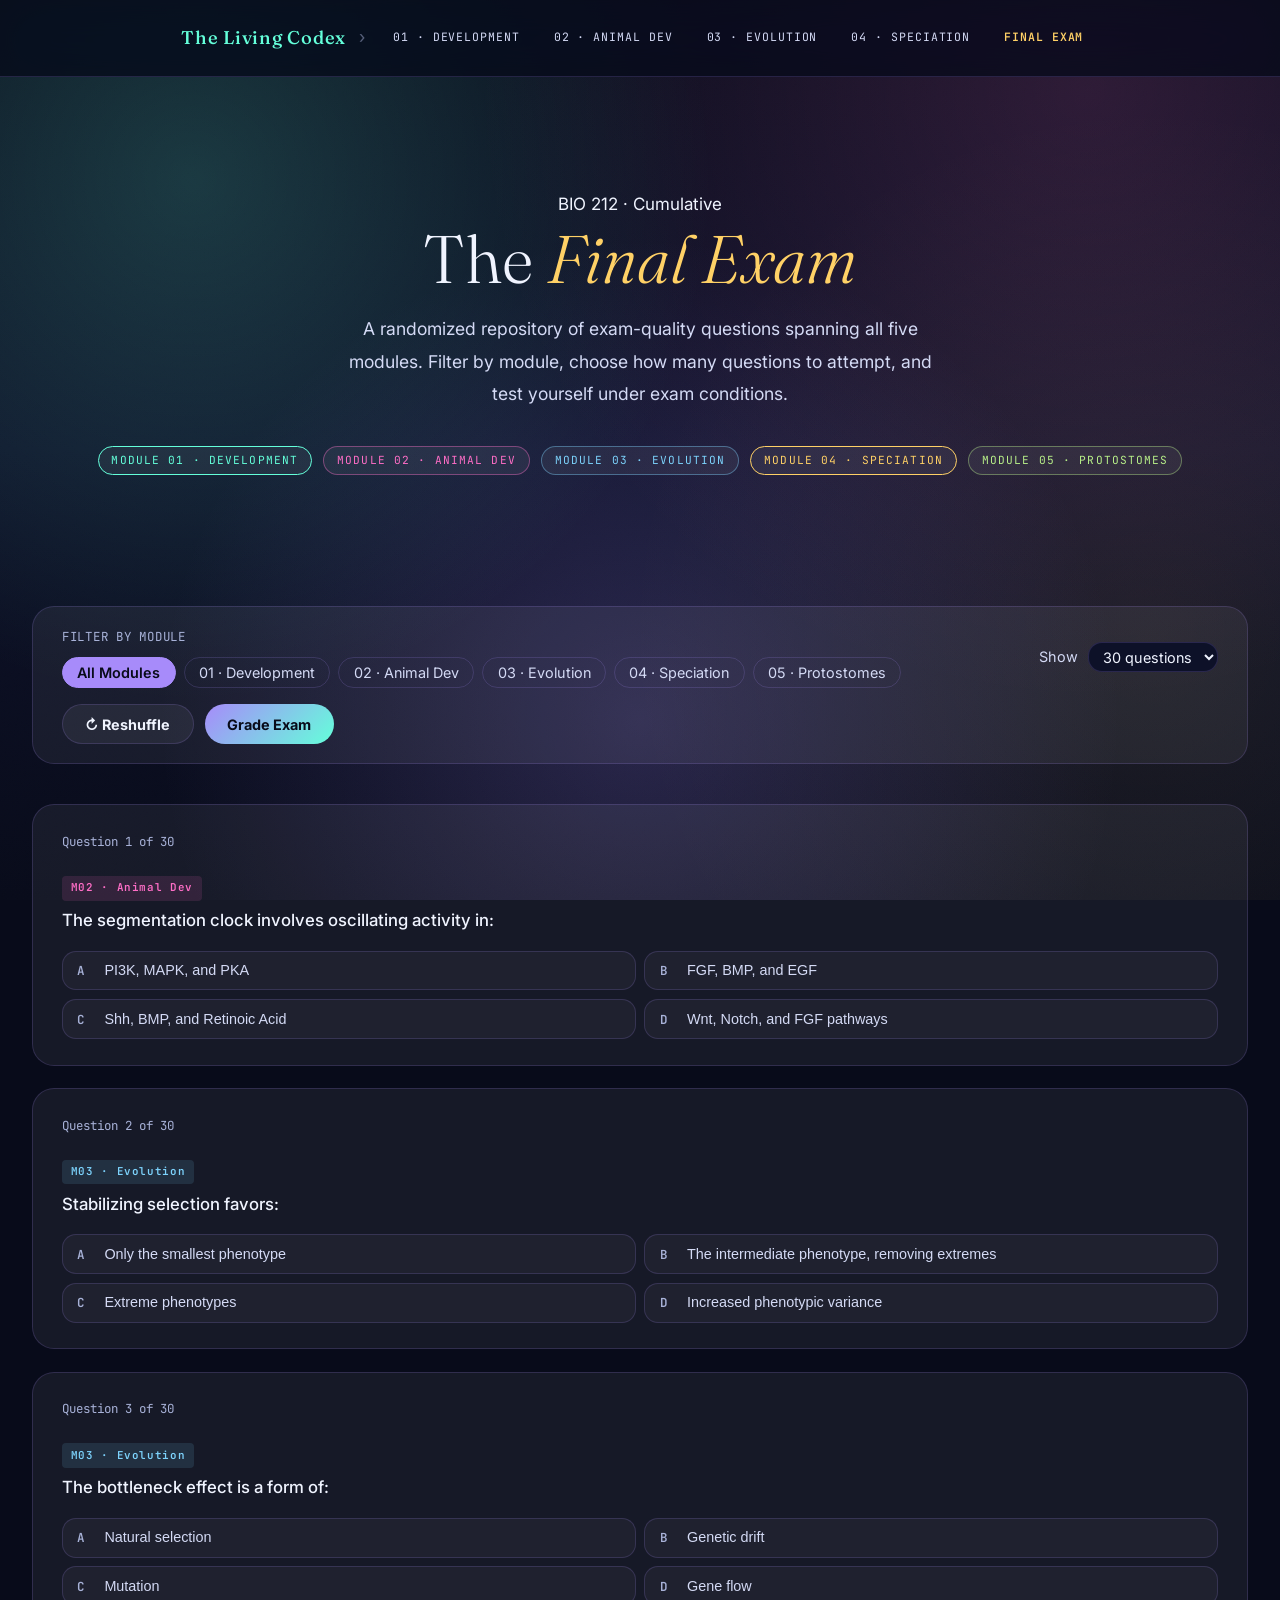
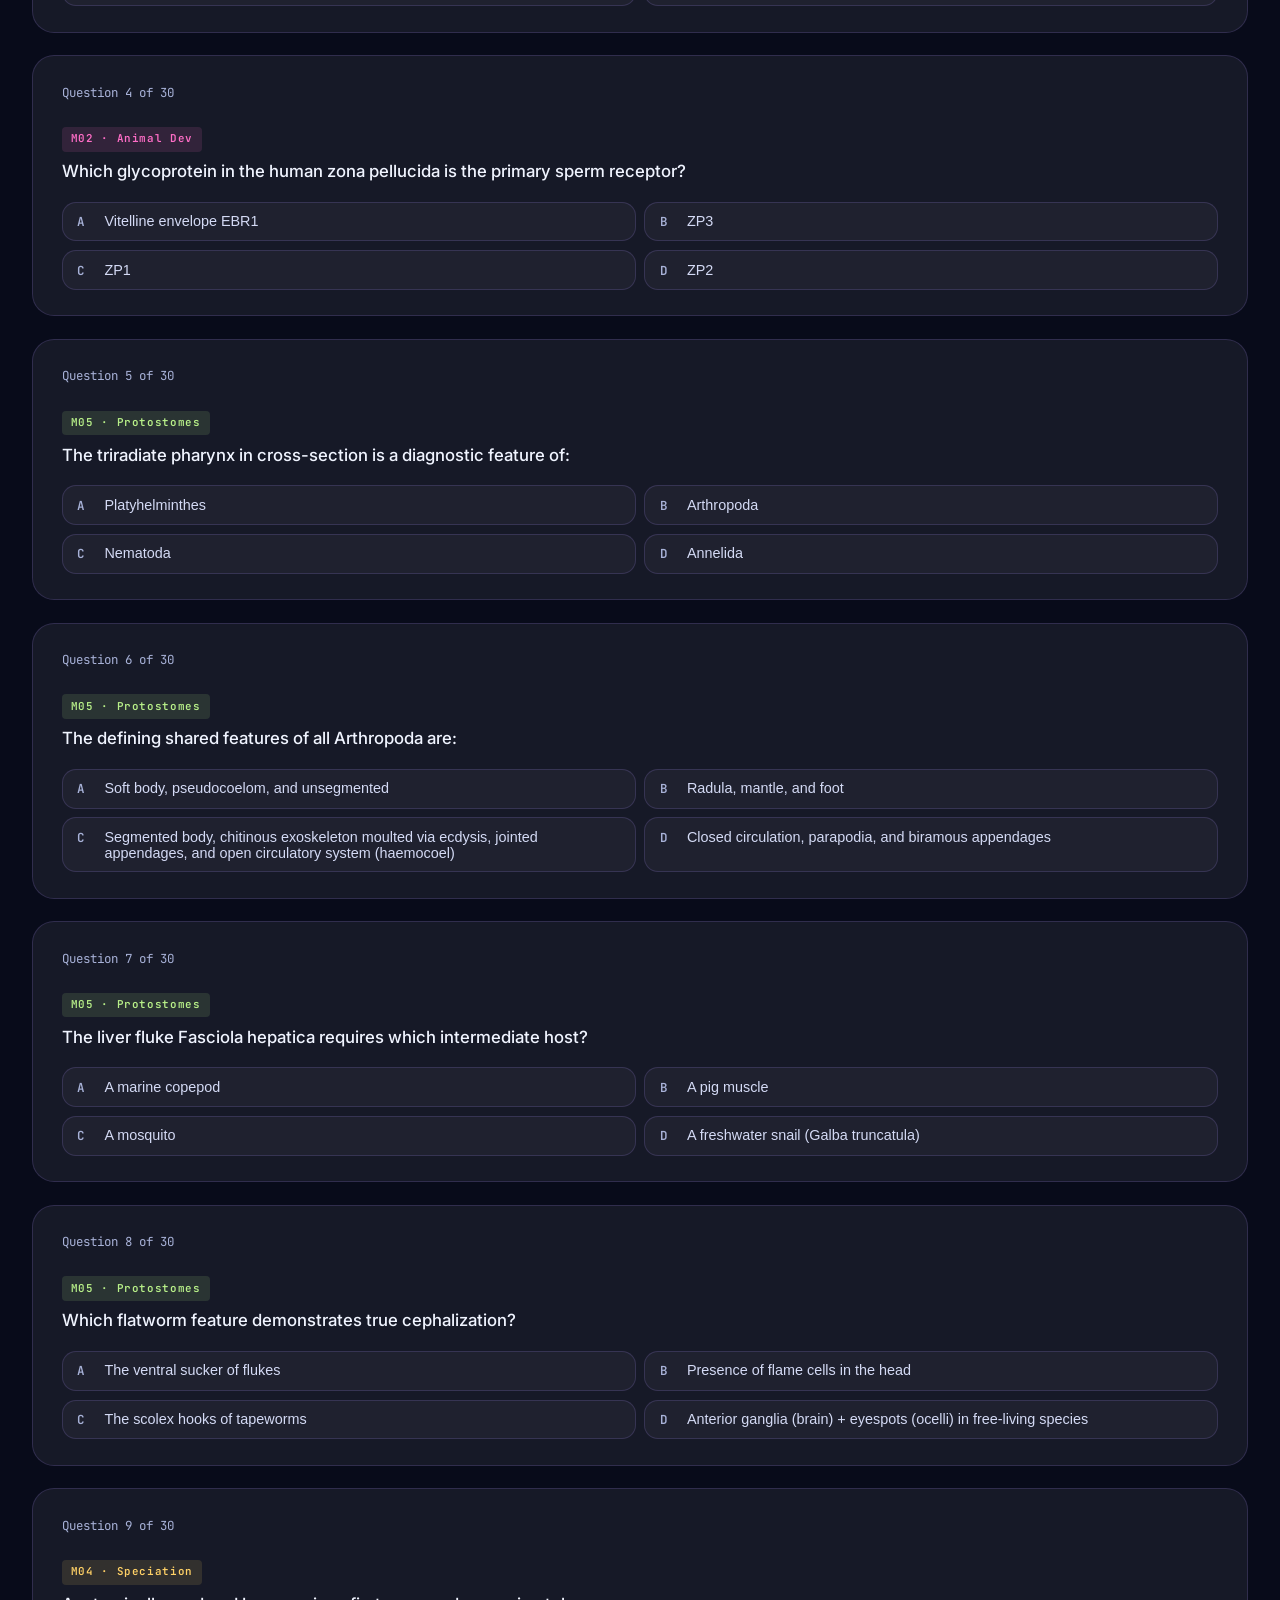
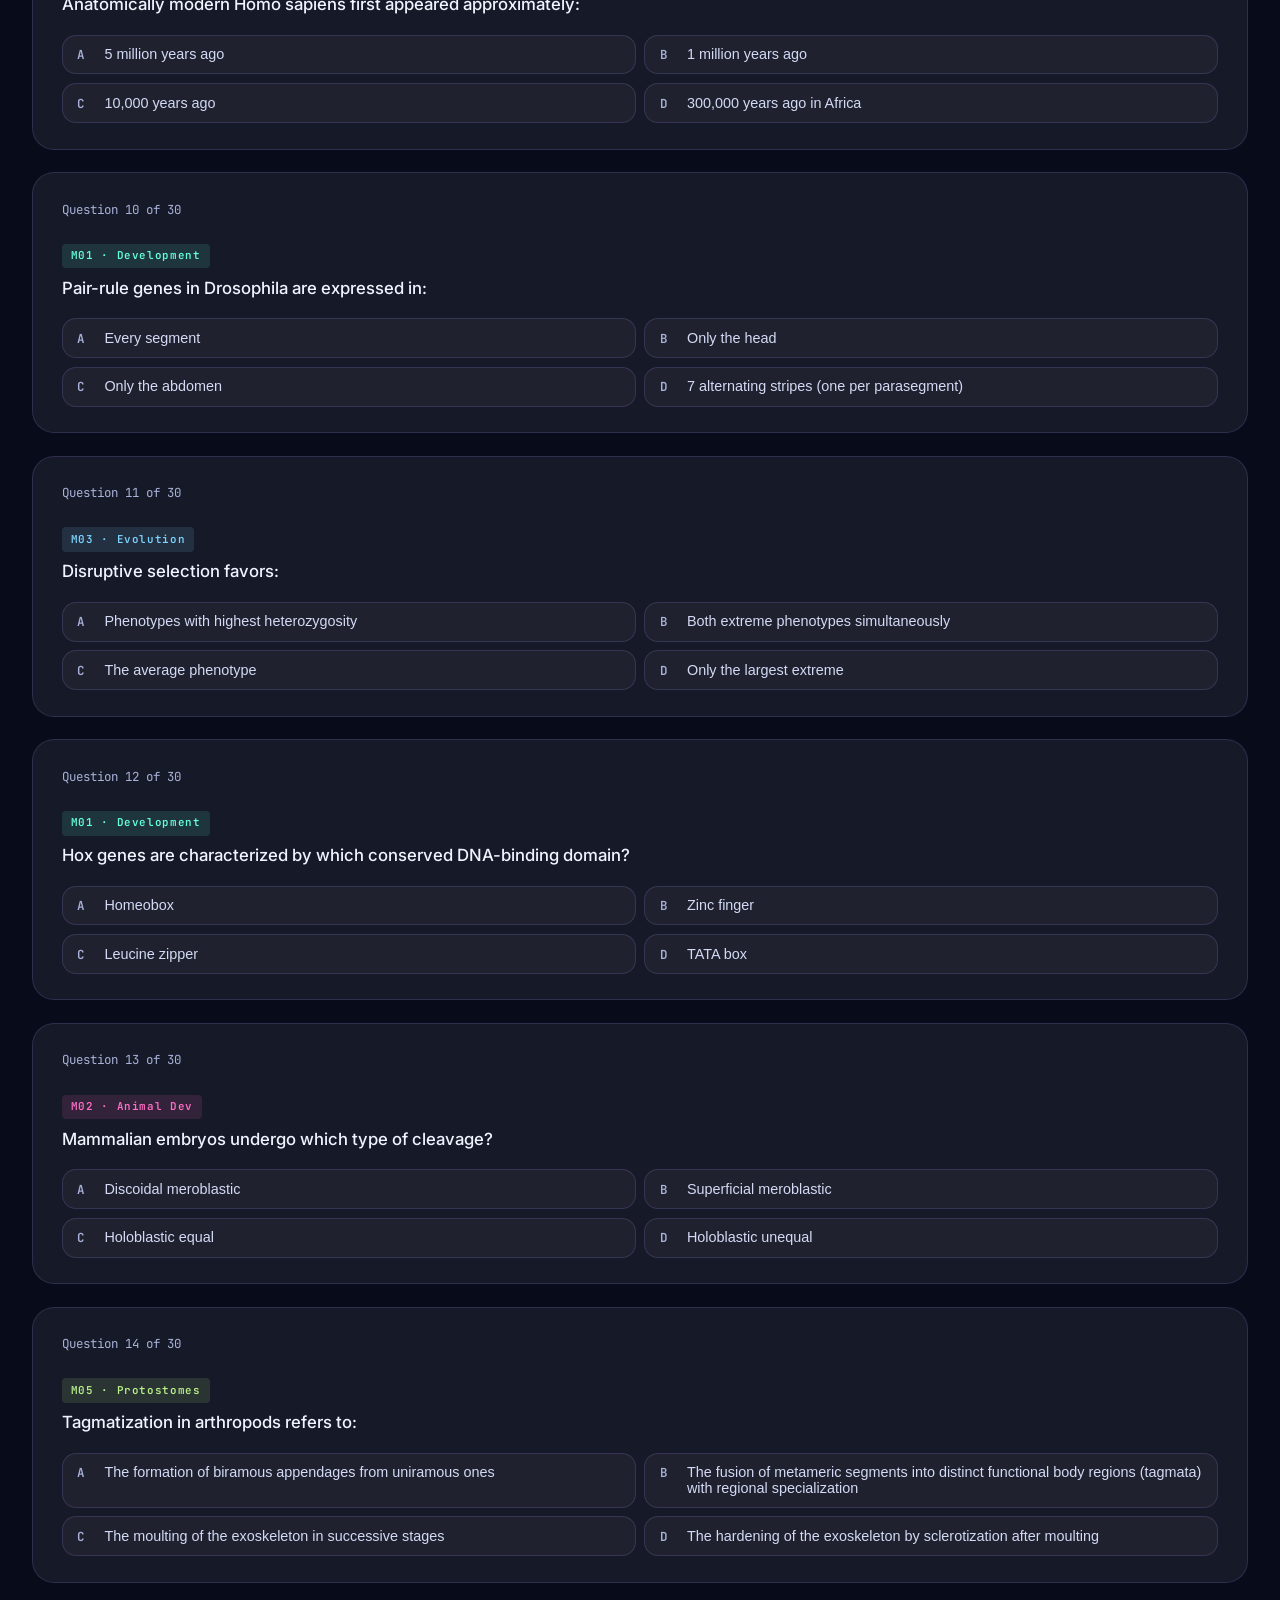
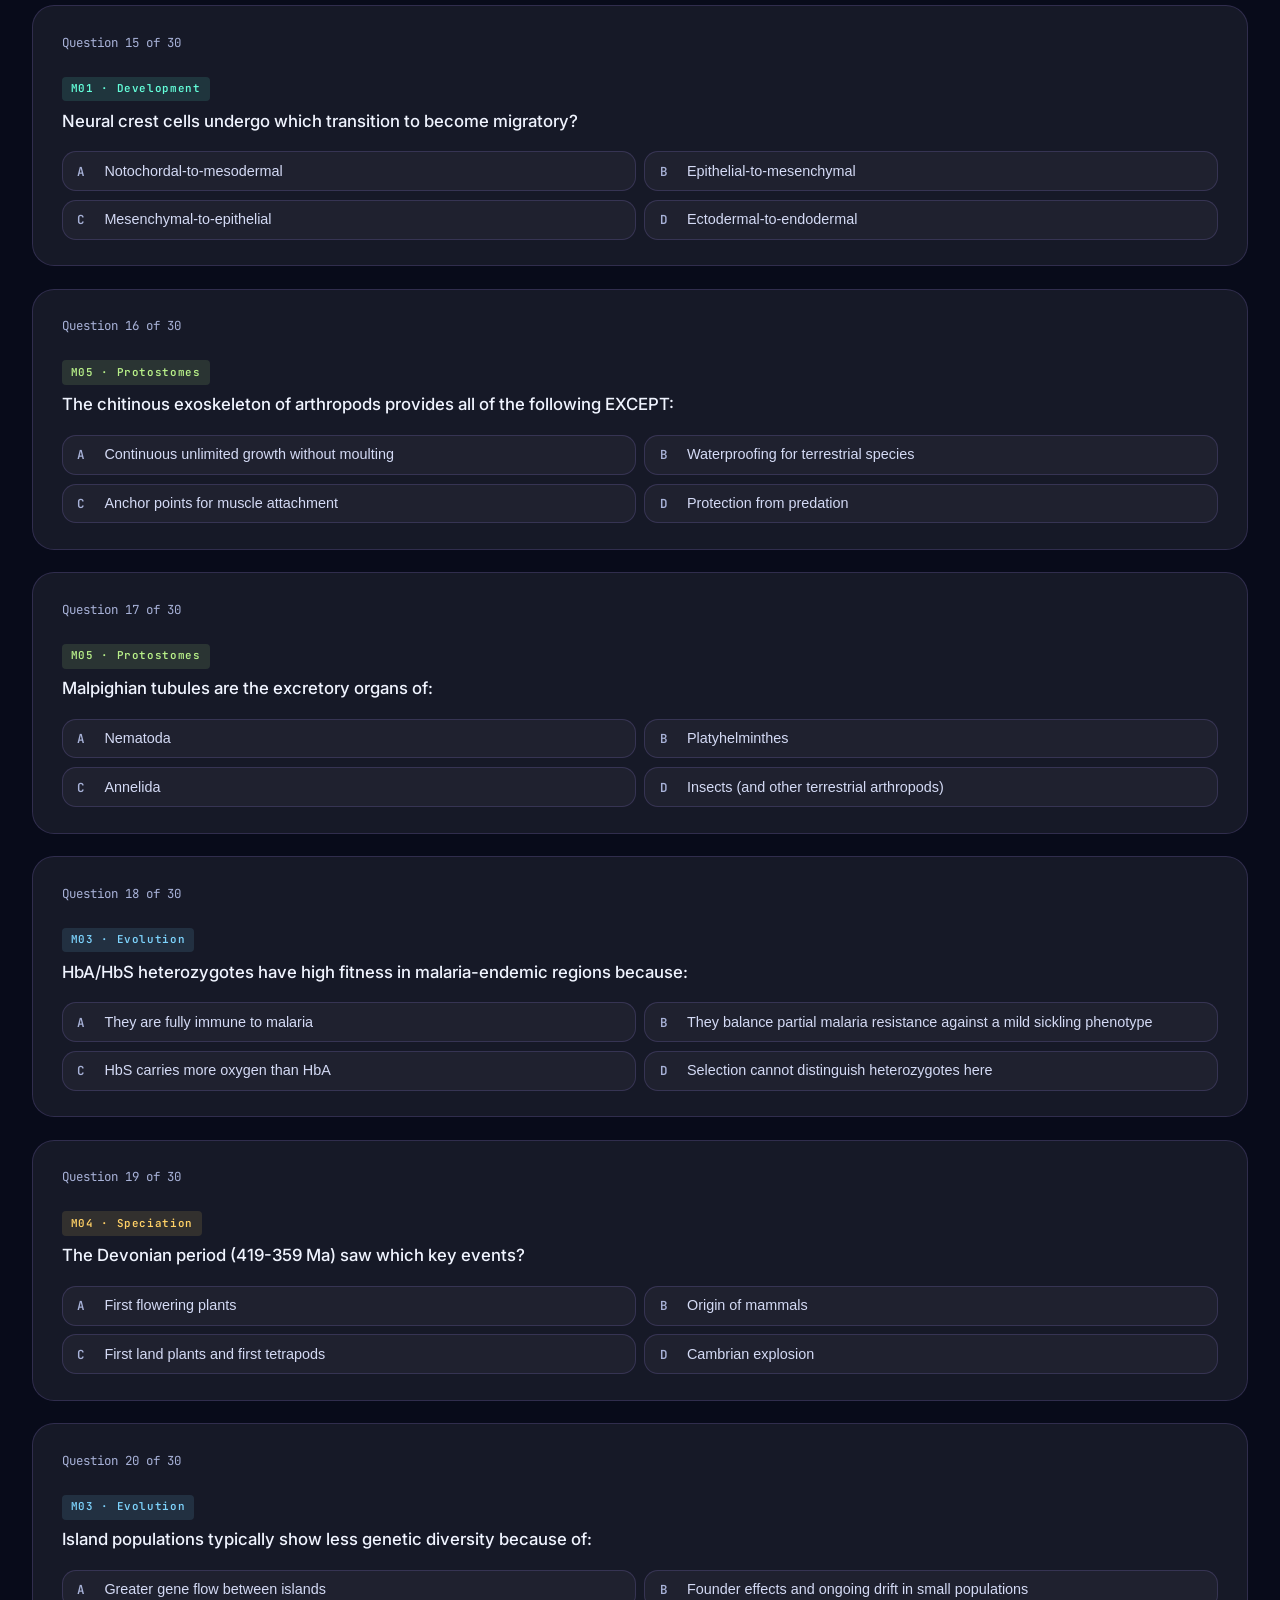
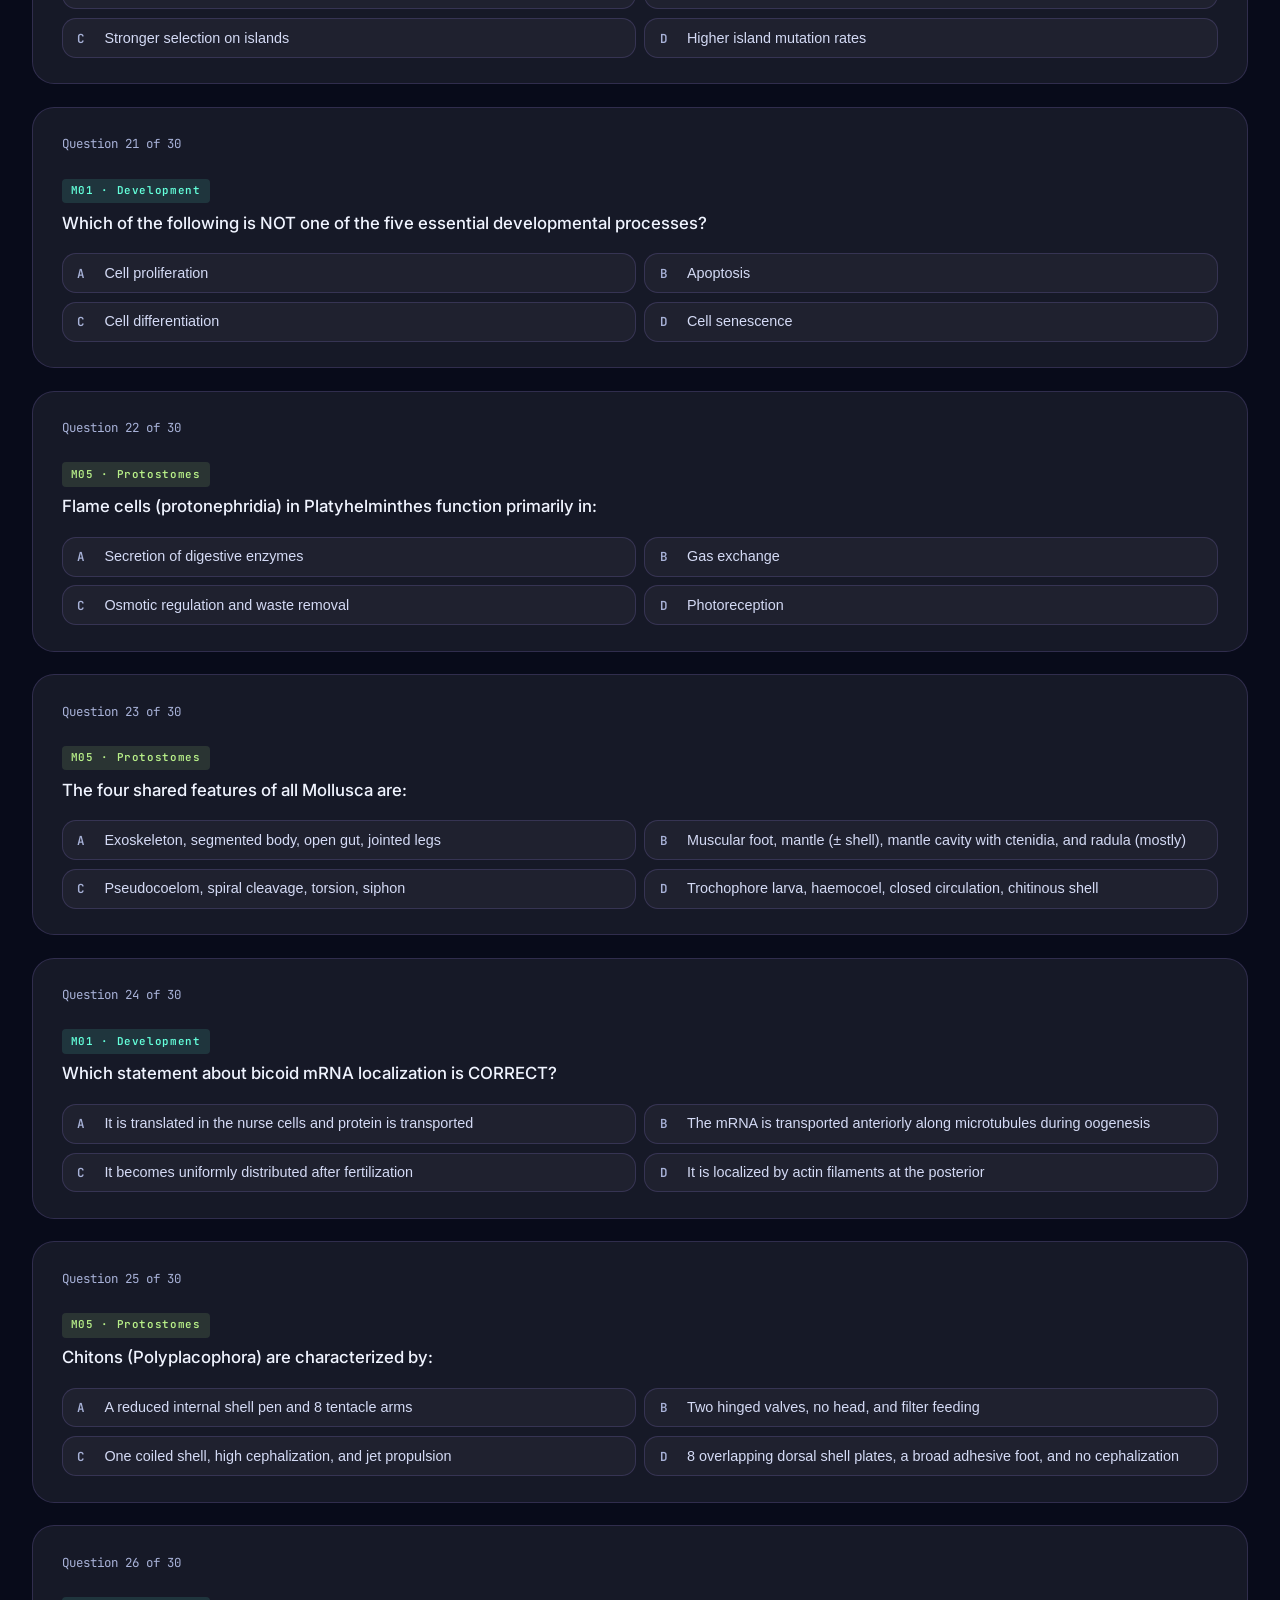
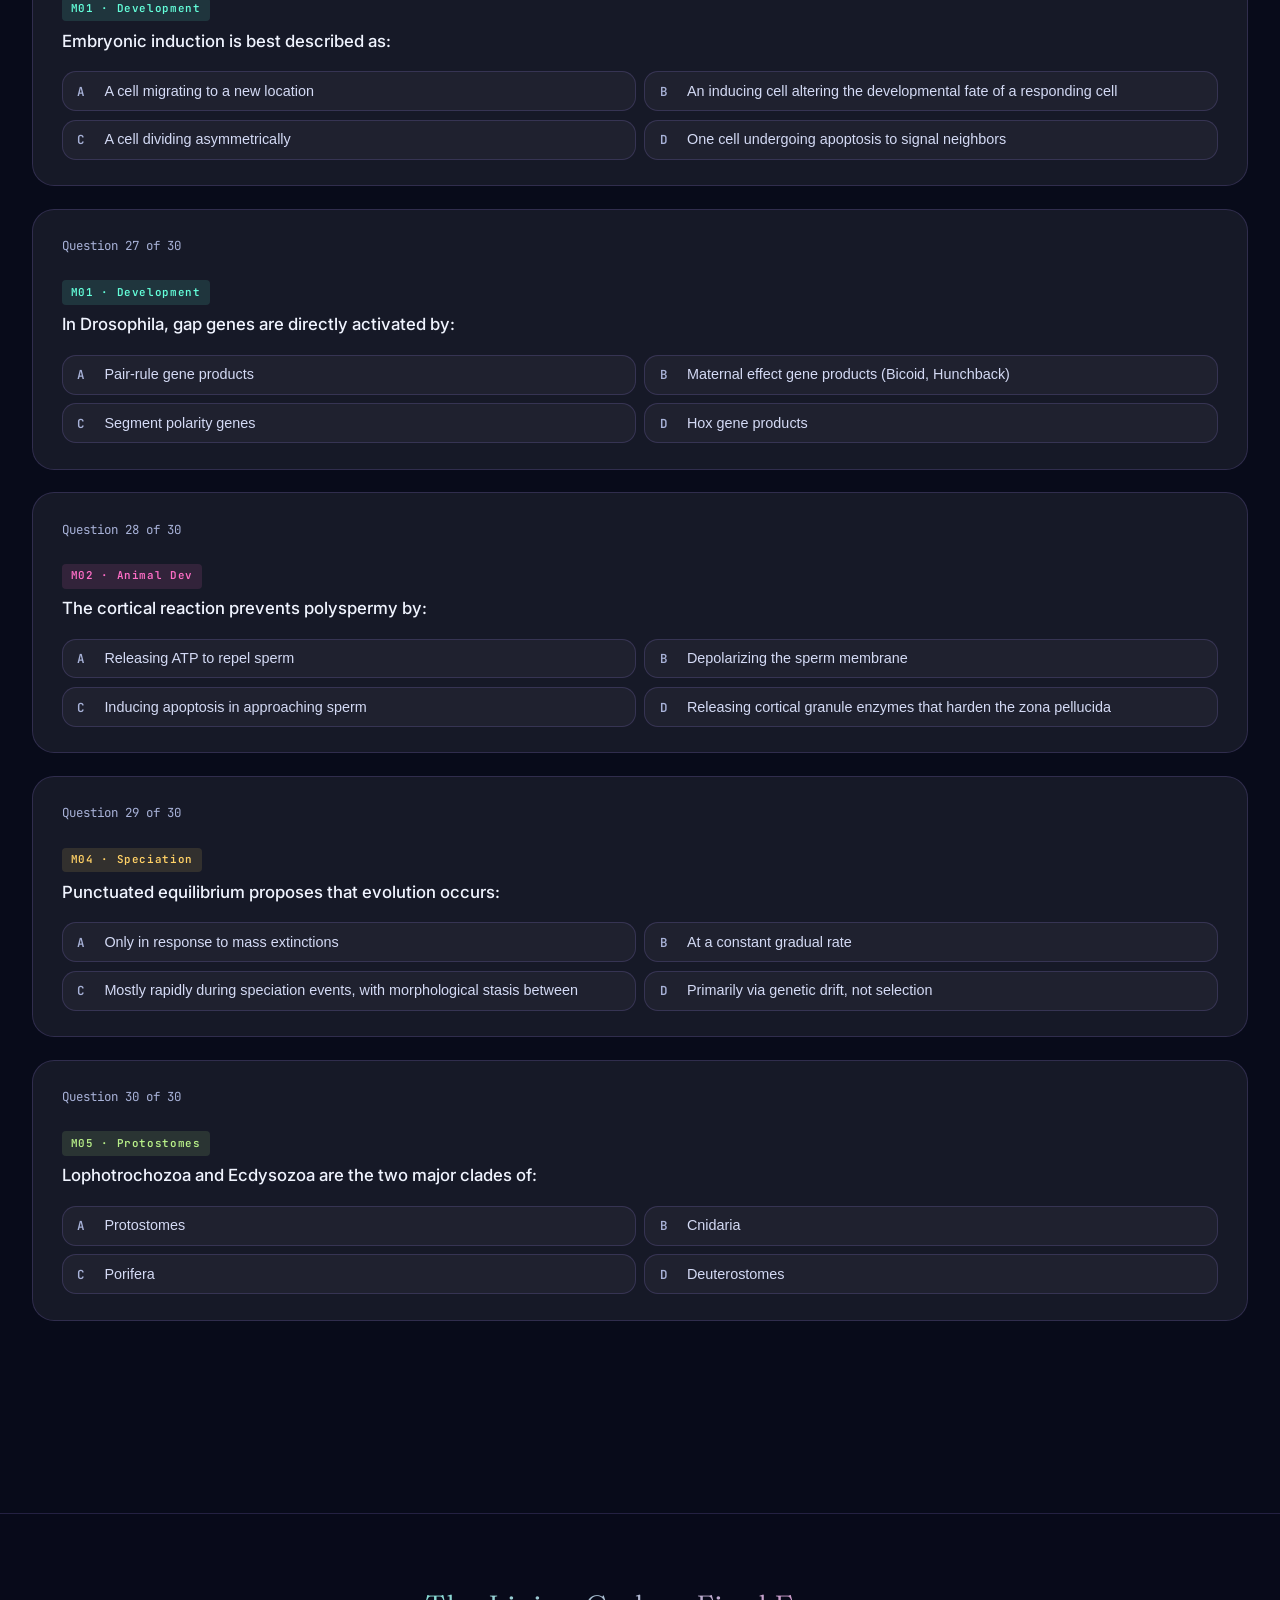
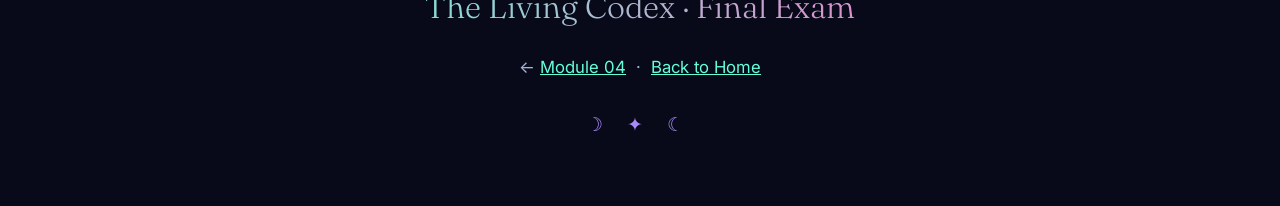
==== commit 86087764: "draft 4" ====
--- a/exam.html
+++ b/exam.html
@@ -109,6 +109,9 @@
   .exam-breakdown-item.m2 strong { color: var(--rose); }
   .exam-breakdown-item.m3 strong { color: var(--sky); }
   .exam-breakdown-item.m4 strong { color: var(--gold); }
+  .exam-breakdown-item.m5 strong { color: var(--lime); }
+  .filter-pill[data-mod="5"].active  { background: var(--lime); border-color: var(--lime); }
+  .module-tag.m5 { background: rgba(184,240,137,0.12); color: var(--lime); }
 </style>
 </head>
 <body>
@@ -137,12 +140,13 @@
 <div class="exam-hero">
   <div class="module-eyebrow">BIO 212 · Cumulative</div>
   <h1>The <em>Final Exam</em></h1>
-  <p>A randomized repository of 106 exam-quality questions spanning all four modules. Filter by module, choose how many questions to attempt, and test yourself under exam conditions.</p>
+  <p>A randomized repository of exam-quality questions spanning all five modules. Filter by module, choose how many questions to attempt, and test yourself under exam conditions.</p>
   <div class="hero-tags" style="justify-content:center;">
     <span class="pill teal">Module 01 · Development</span>
     <span class="pill" style="border-color:rgba(255,110,199,0.4);color:var(--rose);">Module 02 · Animal Dev</span>
     <span class="pill" style="border-color:rgba(125,211,252,0.4);color:var(--sky);">Module 03 · Evolution</span>
     <span class="pill gold">Module 04 · Speciation</span>
+    <span class="pill" style="border-color:rgba(184,240,137,0.4);color:var(--lime);">Module 05 · Protostomes</span>
   </div>
 </div>
 
@@ -158,6 +162,7 @@
       <button class="filter-pill" data-mod="2">02 · Animal Dev</button>
       <button class="filter-pill" data-mod="3">03 · Evolution</button>
       <button class="filter-pill" data-mod="4">04 · Speciation</button>
+      <button class="filter-pill" data-mod="5">05 · Protostomes</button>
     </div>
   </div>
   <div class="exam-count-select">
@@ -320,7 +325,58 @@
     {mod:4,q:"The endosymbiotic theory of mitochondrial origin is supported by:",options:["mtDNA sequence similarity to alpha-proteobacteria","Mitochondria forming spontaneously from lipids","Mitochondria the same size as plant nuclei","Mitochondria dividing by mitosis"],correct:0,explain:"Evidence: (1) Circular mtDNA, like bacterial chromosomes. (2) 16S rRNA phylogeny places mitochondria within alpha-proteobacteria (closest living relative: Rickettsiales). (3) 70S ribosomes inhibited by antibiotics. (4) Binary fission-like division."},
     {mod:4,q:"Anatomically modern Homo sapiens first appeared approximately:",options:["1 million years ago","300,000 years ago in Africa","10,000 years ago","5 million years ago"],correct:1,explain:"The oldest anatomically modern H. sapiens fossils come from Jebel Irhoud, Morocco (~315,000 years ago). Behavioral modernity (art, complex tools) is well documented by 100,000-50,000 years ago. Cognitive/cultural 'revolution' may have occurred ~60,000-50,000 years ago coinciding with global expansion."},
     {mod:4,q:"Peripatric speciation most closely resembles:",options:["Sympatric speciation via polyploidy","Allopatric speciation with strong founder effect in a tiny peripheral isolate","Parapatric speciation along a gradient","Secondary contact with no isolation"],correct:1,explain:"Peripatric speciation (Mayr 1954): a tiny peripheral population (island colonists) becomes isolated and undergoes rapid speciation driven by strong founder effect + genetic drift + relaxed/altered selection. Very similar to allopatric, but emphasizing the role of the very small founding group."},
-    {mod:4,q:"The biological species concept defines species as:",options:["Groups with >2% genetic divergence","Groups that are morphologically distinct","Groups of actually or potentially interbreeding populations reproductively isolated from others","Groups that occupy distinct ecological niches"],correct:2,explain:"Mayr (1942) BSC: 'species are groups of actually or potentially interbreeding natural populations that are reproductively isolated from other such groups.' Strengths: emphasizes real biological boundaries. Limitations: cannot apply to fossils, asexual organisms, or populations in allopatry."}
+    {mod:4,q:"The biological species concept defines species as:",options:["Groups with >2% genetic divergence","Groups that are morphologically distinct","Groups of actually or potentially interbreeding populations reproductively isolated from others","Groups that occupy distinct ecological niches"],correct:2,explain:"Mayr (1942) BSC: 'species are groups of actually or potentially interbreeding natural populations that are reproductively isolated from other such groups.' Strengths: emphasizes real biological boundaries. Limitations: cannot apply to fossils, asexual organisms, or populations in allopatry."},
+
+    /* ─── MODULE 05: Animal Diversity — Protostomes ─── */
+    {mod:5,q:"In protostome development, the mouth forms from:",options:["The blastopore","The opposite end of the blastopore","A secondary opening in the gut wall","Invagination of the archenteron roof"],correct:0,explain:"Protostome literally means 'first mouth' (Greek: protos = first, stoma = mouth). The blastopore (first opening of the gastrula) becomes the mouth. In deuterostomes (echinoderms, chordates) the blastopore becomes the anus and the mouth forms secondarily."},
+    {mod:5,q:"Lophotrochozoa and Ecdysozoa are the two major clades of:",options:["Deuterostomes","Cnidaria","Protostomes","Porifera"],correct:2,explain:"Molecular phylogenetics splits all protostomes into two major clades: Lophotrochozoa (named for the lophophore feeding organ and/or trochophore larva — includes Platyhelminthes, Annelida, Mollusca) and Ecdysozoa (named for ecdysis/moulting — includes Nematoda and Arthropoda)."},
+    {mod:5,q:"The shared derived character that names Ecdysozoa is:",options:["A trochophore larva","Moulting (shedding) of a hard external cuticle via ecdysis","A lophophore feeding organ","Spiral cleavage during development"],correct:1,explain:"Ecdysis (moulting) is the synapomorphy of Ecdysozoa. All members periodically shed a rigid external cuticle. Growth occurs in the soft interval between moults. The steroid hormone ecdysone triggers moulting in arthropods; a homologue triggers it in nematodes."},
+    {mod:5,q:"The trochophore larva is a shared character of which two phyla, supporting their placement in Lophotrochozoa?",options:["Nematoda and Arthropoda","Annelida and Mollusca","Platyhelminthes and Annelida","Arthropoda and Mollusca"],correct:1,explain:"Annelida and Mollusca share the trochophore larva — a free-swimming, pear-shaped, ciliated larval form with a distinctive prototroch (equatorial band of cilia) and apical tuft. This shared larval form is one phylogenetic character uniting them in Lophotrochozoa."},
+    {mod:5,q:"Platyhelminthes are classified as acoelomate, meaning:",options:["They have a true coelom lined by mesoderm on both sides","They have a pseudocoelom partially lined by mesoderm","They have no body cavity — mesoderm fills the space between gut and body wall","They have an open circulatory cavity (haemocoel)"],correct:2,explain:"Acoelomate = no body cavity at all. In Platyhelminthes, the space between the gut (gastrovascular cavity) and the outer body wall is completely filled with mesodermal parenchyma cells. No fluid-filled cavity is present. This limits body size because diffusion must supply all tissues."},
+    {mod:5,q:"The gastrovascular cavity of a flatworm differs from the intestine of a nematode in that it:",options:["Has a higher surface area for absorption","Has only one opening that functions as both mouth and anus","Is lined by endoderm only","Is found only in the head"],correct:1,explain:"Flatworms (Platyhelminthes) have an incomplete digestive system — one opening serves as both mouth and anus. This limits efficiency. Nematodes and all other phyla in this module have a complete gut (separate mouth and anus), enabling continuous one-way food processing."},
+    {mod:5,q:"Flame cells (protonephridia) in Platyhelminthes function primarily in:",options:["Gas exchange","Secretion of digestive enzymes","Osmotic regulation and waste removal","Photoreception"],correct:2,explain:"Flame cells are the excretory/osmoregulatory structures of flatworms. A tuft of beating cilia ('flame') drives fluid through a network of tubules, filtering the surrounding tissue fluid and expelling waste via nephridiopores. They cannot regulate ion composition — that requires the more advanced metanephridia of annelids."},
+    {mod:5,q:"A tapeworm (Taenia) shows which MOST extreme adaptation to endoparasitism?",options:["It has a highly branched gastrovascular cavity","It has completely lost its digestive system and absorbs nutrients through the tegument","It uses flame cells for protein digestion","It retains a closed circulatory system for nutrient delivery"],correct:1,explain:"Tapeworms are so derived they have no digestive tract whatsoever. All nutrients are absorbed directly through the tegument (specialized outer surface). The body is essentially a reproductive machine: the scolex (head) anchors to the host intestine, and proglottids (segments) that bud from the neck are each packed with reproductive organs."},
+    {mod:5,q:"Which flatworm feature demonstrates true cephalization?",options:["Presence of flame cells in the head","The scolex hooks of tapeworms","Anterior ganglia (brain) + eyespots (ocelli) in free-living species","The ventral sucker of flukes"],correct:2,explain:"Free-living flatworms (planarians) have an anterior concentration of sensory and neural tissue: cerebral ganglia ('brain'), eyespots (ocelli) for light detection, and auricles (chemosensory). This is genuine cephalization — though simpler than in annelids or arthropods."},
+    {mod:5,q:"The liver fluke Fasciola hepatica requires which intermediate host?",options:["A mosquito","A freshwater snail (Galba truncatula)","A pig muscle","A marine copepod"],correct:1,explain:"Fasciola's life cycle: adult in ruminant bile duct → eggs in faeces → miracidium → infects the mud snail Galba truncatula → sporocysts → rediae → cercariae → encyst as metacercariae on vegetation → ingested by sheep/cattle/humans. The snail is obligatory."},
+    {mod:5,q:"Which term describes the serial repetition of equivalent body units (each with its own set of organs) along the anterior-posterior axis, as seen in earthworms?",options:["Tagmatization","True metamerism","Radial symmetry","Torsion"],correct:1,explain:"True metamerism = serial repetition of essentially identical segments (metameres), each containing copies of muscles, coelom, excretory organs (metanephridia), and nerve ganglia. Annelida are the textbook example. Tagmatization (Arthropoda) is modification of this: segments fuse into specialized functional groups."},
+    {mod:5,q:"The excretory organs of Annelida are:",options:["Flame cells (protonephridia)","Malpighian tubules","Metanephridia (one pair per segment)","Green glands (antennal glands)"],correct:2,explain:"Each annelid segment (except a few terminal ones) contains one pair of metanephridia. Each has a ciliated nephrostome opening into the coelom, a tubule that reabsorbs useful molecules, and a nephridiopore. Far more efficient than flatworm flame cells — can regulate both volume and ionic composition."},
+    {mod:5,q:"Which feature distinguishes Annelida's circulatory system from Arthropoda's?",options:["Annelids have a haemocoel; arthropods have closed vessels","Annelids have a closed system (blood in vessels); arthropods have an open system (haemocoel)","Both have closed systems","Both have open systems"],correct:1,explain:"Annelida have a closed circulatory system — blood stays inside dorsal/ventral vessels and capillaries. Arthropoda have an open system (haemocoel) where hemolymph bathes organs directly in a blood-filled cavity. Closed systems are more efficient at high metabolic rates."},
+    {mod:5,q:"In the earthworm, the hydrostatic skeleton works because:",options:["The chitinous exoskeleton provides rigid support","Circular and longitudinal muscles act antagonistically against incompressible coelomic fluid","Setae lock segments in place","The blood vessels act as a rigid framework"],correct:1,explain:"Contraction of circular muscles (in each segment) thins and elongates that segment; contraction of longitudinal muscles thickens and shortens it. They act against the coelomic fluid (incompressible), allowing peristaltic wave locomotion. No rigid skeleton needed."},
+    {mod:5,q:"Polychaetes differ from oligochaetes by having:",options:["A closed circulatory system","True metamerism","Parapodia (fleshy lateral lobes) bearing many chaetae, plus a distinct head with sensory appendages","A clitellum for egg deposition"],correct:2,explain:"Polychaeta (poly = many, chaeta = bristle): each segment bears a pair of parapodia — fleshy, unjointed lateral lobes bearing many chaetae. Used for locomotion and gas exchange. A well-developed head carries eyes, tentacles, palps, and sometimes jaws. Oligochaetes (earthworms) have few setae, no parapodia, and no distinct head."},
+    {mod:5,q:"Hirudinea (leeches) are distinguished from other annelids by:",options:["Having a true coelom and parapodia","Having an anterior and posterior sucker, fixed number of 33 segments, reduced coelom, and no setae","Possessing a clitellum and spiral cleavage only","Having the most chaetae per segment"],correct:1,explain:"Leeches: 2 suckers (anterior = mouth, posterior = attachment), exactly 33 segments (each externally subdivided into annuli), coelom reduced and filled with connective tissue (lost as hydraulic skeleton), no setae. Ectoparasitic on vertebrates or predatory on invertebrates."},
+    {mod:5,q:"The four shared features of all Mollusca are:",options:["Exoskeleton, segmented body, open gut, jointed legs","Muscular foot, mantle (± shell), mantle cavity with ctenidia, and radula (mostly)","Trochophore larva, haemocoel, closed circulation, chitinous shell","Pseudocoelom, spiral cleavage, torsion, siphon"],correct:1,explain:"The molluscan body plan: (1) muscular foot for locomotion, (2) mantle — dorsal tissue fold secreting the shell, (3) mantle cavity — space between mantle and visceral mass housing gills (ctenidia) for gas exchange, (4) radula — toothed ribbon for scraping food (absent in Bivalvia). Visceral mass contains digestive/reproductive organs."},
+    {mod:5,q:"Gastropod torsion refers to:",options:["The coiling of the shell","A 180° rotation of the visceral mass relative to the head and foot during larval development","The reversal of shell coiling direction","The torsion of the radula against food"],correct:1,explain:"During gastropod larval development, the visceral mass (including mantle cavity, anus, and ctenidia) rotates 180° relative to the head/foot, bringing the mantle cavity — and anus — over the head. Consequences: U-shaped gut, potential fouling (solved by various adaptations). The shell coil is a separate (though related) feature."},
+    {mod:5,q:"Which Mollusca class completely lacks a radula and a distinct head?",options:["Gastropoda","Polyplacophora (chitons)","Bivalvia","Cephalopoda"],correct:2,explain:"Bivalvia (clams, mussels, oysters, scallops) have no radula — unique among major mollusc classes. They are filter feeders: enlarged ctenidia trap particles. They also lack a distinct head (no cephalization), having lost the head/radula complex as an adaptation to sediment-filter-feeding life."},
+    {mod:5,q:"Cephalopoda are unique among Mollusca in having:",options:["A radula","A mantle","A closed circulatory system","A trochophore larva"],correct:2,explain:"All molluscs except Cephalopoda have an open circulatory system. Cephalopods have a closed system (blood in vessels) — a convergent evolution of high-pressure circulation supporting their active, predatory, high-metabolic-rate lifestyle. They also have the most complex invertebrate nervous system."},
+    {mod:5,q:"The camera-type eyes of cephalopods are considered an example of:",options:["Homologous structures shared with vertebrates","Convergent evolution — similar function via independent origin","Vestigial structures","Paedomorphosis"],correct:1,explain:"Cephalopod eyes and vertebrate eyes have nearly identical optics (lens, iris, retina) but evolved completely independently — they are not homologous. They are the classic example of convergent evolution of complexity. One key difference: cephalopod retina is wired correctly (photoreceptors face light); vertebrate retina is inverted."},
+    {mod:5,q:"Chitons (Polyplacophora) are characterized by:",options:["One coiled shell, high cephalization, and jet propulsion","8 overlapping dorsal shell plates, a broad adhesive foot, and no cephalization","Two hinged valves, no head, and filter feeding","A reduced internal shell pen and 8 tentacle arms"],correct:1,explain:"Chitons have 8 overlapping dorsal shell plates (the only molluscs with a multi-part shell), a large adhesive foot for clinging to rock, and a girdle of mantle tissue surrounding the plates. They show NO cephalization — no distinct head, no eyes, no tentacles. Marine only; scrape algae with their radula."},
+    {mod:5,q:"A body cavity that is NOT lined by mesoderm on all sides is called a:",options:["True coelom (eucoelomate)","Pseudocoelom","Acoelomate space","Haemocoel"],correct:1,explain:"Pseudocoelom: the body cavity is between the gut (endoderm-derived) and the body wall, but the gut wall lacks a mesodermal peritoneum lining. Classic example: Nematoda. Contrast: true coelom (eucoelomate — mesoderm lines both sides: body wall peritoneum + gut serosa). Acoelomate: no cavity at all."},
+    {mod:5,q:"Nematodes move by thrashing because:",options:["They have both circular and longitudinal muscles providing full control","They have only longitudinal muscles — no circular muscles — so can only shorten or stay straight","Their pseudocoelom provides hydraulic resistance for peristalsis","Their cuticle is too rigid for other motion"],correct:1,explain:"Nematodes have only longitudinal muscles (no circular muscle layer). Contraction bends the body; release of tension straightens it. Against a substrate this produces an undulating S-shape motion. Cannot generate peristaltic waves like annelids. The high internal pseudocoelomic pressure provides the antagonistic force."},
+    {mod:5,q:"The cuticle of nematodes is primarily composed of:",options:["Chitin (like arthropods)","Calcium carbonate (like echinoderm ossicles)","Collagen (a protein)","Cellulose"],correct:2,explain:"Nematode cuticle is collagenous — made largely of collagen proteins. Arthropod exoskeleton is made of chitin (a polysaccharide) reinforced with protein and sometimes calcium carbonate. Both are moulted, but their chemical composition and evolutionary origin are different."},
+    {mod:5,q:"C. elegans is used as a model organism primarily because:",options:["It has a very large genome ideal for genetic studies","It is transparent, has exactly 959 somatic cells (all mapped), short generation time, and was the first animal with its complete neural connectome mapped","It can synthesize its own amino acids","It reproduces sexually only, enabling forward genetics"],correct:1,explain:"C. elegans advantages: transparency (allows live imaging of every cell), invariant cell lineage (959 somatic cells, all named), short 3-day generation time, easy RNAi knockdown, first complete animal connectome (302 neurons, all synapses mapped). Nobel Prizes 2002 (apoptosis), 2006 (RNAi), 2008 (GFP all used C. elegans)."},
+    {mod:5,q:"Which statement about nematode development is correct?",options:["They undergo 4 larval moults (L1→L2→L3→L4→adult)","They metamorphose from a free-swimming trochophore","They have indeterminate development","They moult only once, at sexual maturity"],correct:0,explain:"Nematodes undergo 4 ecdyses: L1 → L2 → L3 → L4 → adult. Under harsh conditions, L3 can enter a dauer stage (arrested, stress-resistant). Each moult sheds the cuticle. This moulting pattern is the defining Ecdysozoa character."},
+    {mod:5,q:"The triradiate pharynx in cross-section is a diagnostic feature of:",options:["Annelida","Platyhelminthes","Nematoda","Arthropoda"],correct:2,explain:"The nematode pharynx has a distinctive Y-shaped (triradiate) lumen visible in cross-section. It is muscular and acts as a pump. This is one of the most reliable histological identification features of nematodes. No other animal group has this exact pharynx morphology."},
+    {mod:5,q:"The defining shared features of all Arthropoda are:",options:["Soft body, pseudocoelom, and unsegmented","Segmented body, chitinous exoskeleton moulted via ecdysis, jointed appendages, and open circulatory system (haemocoel)","Closed circulation, parapodia, and biramous appendages","Radula, mantle, and foot"],correct:1,explain:"All arthropods share: (1) segmented body with tagmatization, (2) hard chitinous exoskeleton shed by ecdysis, (3) jointed appendages (one pair per segment minimum), (4) open circulatory system — hemolymph bathes organs in a haemocoel. These are the synapomorphies of the phylum (most species-rich animal phylum: ~1.2M described species)."},
+    {mod:5,q:"Which arthropod subphylum is the ONLY one with two pairs of antennae?",options:["Chelicerata","Myriapoda","Insecta","Crustacea"],correct:3,explain:"Crustacea uniquely have two pairs of antennae: long antennae (antennae) and short antennules (second antennae). All other arthropods have at most one pair. Chelicerata have NO antennae (first appendages are chelicerae). This is a key diagnostic character for arthropod identification."},
+    {mod:5,q:"Chelicerata are distinguished from other arthropods by:",options:["Having 4 pairs of walking legs, chelicerae as first appendages, no antennae, and prosoma + opisthosoma tagmata","Having 3 pairs of walking legs, 1 pair of antennae, and 3 tagmata","Having biramous appendages and a calcified exoskeleton","Having one pair of legs per trunk segment and venomous forcipules"],correct:0,explain:"Chelicerata: first appendages are chelicerae (modified as fangs or pincers, not legs), pedipalps (second appendages for sensing/grasping), 4 pairs walking legs, NO antennae, body divided into prosoma (fused head+thorax) + opisthosoma (abdomen). Includes spiders, scorpions, horseshoe crabs, mites, ticks."},
+    {mod:5,q:"Insecta are distinguished by having:",options:["2 pairs of antennae and 5 pairs of walking legs","3 tagmata (head, thorax, abdomen), 3 pairs of legs (from thorax), 1 pair of antennae, and typically 2 pairs of wings (from thorax)","No wings and a single pair of antennae","A carapace covering the cephalothorax and biramous appendages"],correct:1,explain:"Insecta: head (1 antenna pair, compound eyes, mouthparts) + thorax (3 leg pairs, up to 2 wing pairs) + abdomen (no legs). Gas exchange via tracheae. Excretion via Malpighian tubules. This 3-3-2 pattern (3 tagmata, 3 leg pairs, 2 wing pairs) is the diagnostic insect body plan."},
+    {mod:5,q:"Myriapoda are characterized by:",options:["Cephalothorax + abdomen, 4 leg pairs, no antennae","Head + elongated trunk with many leg-bearing segments, 1 antenna pair, terrestrial with tracheae","Head + thorax + abdomen with 3 leg pairs","Biramous appendages and aquatic lifestyle"],correct:1,explain:"Myriapoda: head + elongated undifferentiated trunk with MANY leg-bearing segments, 1 pair antennae. Centipedes (Chilopoda): 1 leg pair per segment, predatory, venomous forcipules. Millipedes (Diplopoda): 2 leg pairs per diplosegment, detritivores. All terrestrial, breathe via tracheae."},
+    {mod:5,q:"Holometabolous metamorphosis differs from hemimetabolous in that:",options:["Holometabolous: gradual change (egg→nymph→adult); hemimetabolous: complete metamorphosis with pupal stage","Hemimetabolous: complete metamorphosis (egg→larva→pupa→adult); holometabolous: gradual without a pupal stage","Holometabolous: complete metamorphosis (egg→larva→pupa→adult) with histolysis/reorganization in pupa; hemimetabolous: egg→nymph (with wing pads)→adult without a pupal stage","They are the same; both involve a pupal stage"],correct:2,explain:"Holometabolous (beetles, flies, moths, bees): egg → larva → pupa (histolysis — larval organs broken down, imaginal discs form adult structures) → adult. Hemimetabolous (grasshoppers, cockroaches, dragonflies): egg → nymph (looks like small adult, has wing pads) → adult. No pupal stage; no histolysis. About 85% of insect species are holometabolous."},
+    {mod:5,q:"In which arthropod group does ecdysone trigger moulting, and what happens to the old exoskeleton?",options:["All arthropods; it dissolves spontaneously","Insects only; it is digested and excreted","All arthropods; it is shed intact (apolysis) and the animal expands before re-hardening (sclerotization)","Only crustaceans; it is reabsorbed as calcium"],correct:2,explain:"Ecdysone (and 20-hydroxyecdysone) triggers apolysis: separation of epidermis from old cuticle. A new soft cuticle forms underneath. The old exoskeleton splits and is shed. The soft animal rapidly expands (growth), then the new cuticle hardens (sclerotization via cross-linking). In crustaceans, calcium is reabsorbed and redeposited."},
+    {mod:5,q:"The haemocoel of arthropods is best described as:",options:["A closed circulatory system with capillaries","A pseudocoelom derived from mesoderm","A blood-filled cavity (derived from the blastocoel) through which hemolymph bathes organs directly","A lymphatic vessel network"],correct:2,explain:"Haemocoel = the main body cavity of arthropods (and some molluscs), derived from the blastocoel. It is not a true coelom. Hemolymph (blood + coelomic fluid) is pumped by the dorsal tubular heart, fills the haemocoel, and bathes all organs directly — no capillaries. Simpler than a closed system but sufficient for most arthropod lifestyles."},
+    {mod:5,q:"Annelida and Arthropoda both have segmented bodies, but they are in different protostome clades. Which feature places Arthropoda in Ecdysozoa rather than Lophotrochozoa?",options:["Segmentation itself","A true coelom","Moulting of a chitinous exoskeleton (ecdysis)","A ventral nerve cord"],correct:2,explain:"Segmentation evolved multiple times (Annelida in Lophotrochozoa, Arthropoda in Ecdysozoa — possibly convergent). The placement of Arthropoda in Ecdysozoa is based on molecular phylogenetics and the presence of ecdysis (moulting a cuticle) — the defining Ecdysozoan synapomorphy. Both have ventral nerve cords (also likely convergent)."},
+    {mod:5,q:"Which body cavity comparison is CORRECT?",options:["Platyhelminthes = pseudocoelomate; Nematoda = acoelomate; Annelida = eucoelomate","Platyhelminthes = acoelomate; Nematoda = pseudocoelomate; Annelida = eucoelomate","Platyhelminthes = eucoelomate; Nematoda = acoelomate; Annelida = pseudocoelomate","All three are eucoelomate"],correct:1,explain:"Body cavity ladder: Platyhelminthes = acoelomate (no cavity, mesoderm fills solid). Nematoda = pseudocoelomate (cavity present but NOT lined by mesoderm on gut side). Annelida = eucoelomate (true coelom fully lined by mesodermal peritoneum on BOTH sides). This is a key exam comparison."},
+    {mod:5,q:"Which phylum has a complete digestive tract (separate mouth and anus) but NO circulatory or respiratory system, and moves by thrashing with longitudinal muscles only?",options:["Platyhelminthes","Annelida","Mollusca","Nematoda"],correct:3,explain:"Nematoda: complete one-way gut (mouth → anus), but no circulatory system and no respiratory organs (gas exchange by diffusion through body wall), and only longitudinal muscles (no circular) — producing thrashing motion. The pseudocoelom is under pressure but there is no true closed circulation."},
+    {mod:5,q:"A student finds an invertebrate that: moults its cuticle, has a pseudocoelom, is unsegmented, cylindrical with a triradiate pharynx. To which phylum does it belong?",options:["Annelida","Platyhelminthes","Nematoda","Arthropoda"],correct:2,explain:"All four clues point to Nematoda: (1) cuticle moulting = Ecdysozoa, (2) pseudocoelom (not true coelom, not acoelomate), (3) no segmentation (Annelida and Arthropoda are segmented), (4) cylindrical body with triradiate pharynx = diagnostic for nematodes. Arthropods also moult but are segmented and have jointed appendages."},
+    {mod:5,q:"Biramous appendages — appendages with two branches (exopodite + endopodite) — are characteristic of:",options:["Chelicerata","Myriapoda","Insecta","Crustacea"],correct:3,explain:"Crustacean appendages are ancestrally biramous (two-branched): exopodite (outer branch, often paddle-like or gill-like) + endopodite (inner branch, often leg-like). This is a key Crustacea character. Other arthropods generally have uniramous appendages (single branch). Biramous appendages enable the functional versatility seen in shrimp/lobster appendages."},
+    {mod:5,q:"The chitinous exoskeleton of arthropods provides all of the following EXCEPT:",options:["Protection from predation","Waterproofing for terrestrial species","Continuous unlimited growth without moulting","Anchor points for muscle attachment"],correct:2,explain:"The exoskeleton provides protection, waterproofing (cuticle wax layer critical for terrestrial arthropods), and rigid muscle attachment sites. However, it CANNOT allow continuous growth — the animal must periodically shed (moult) the entire exoskeleton to grow, making it temporarily vulnerable each time."},
+    {mod:5,q:"Which of the following correctly matches phylum to its key exam distinguishing feature?",options:["Annelida — pseudocoelom + no segmentation","Platyhelminthes — true coelom + trochophore larva","Nematoda — pseudocoelom + ecdysis + unsegmented","Arthropoda — metanephridia + closed circulation"],correct:2,explain:"Nematoda: pseudocoelom (not true coelom, not acoelomate) + ecdysis (Ecdysozoa) + unsegmented. Annelida: true coelom (eucoelomate) + true metamerism. Platyhelminthes: acoelomate (no cavity) + incomplete gut. Arthropoda: haemocoel (open system) + jointed appendages + chitinous exoskeleton moulted by ecdysis."},
+    {mod:5,q:"The nauplius larva — a free-swimming larva with three pairs of appendages — is a diagnostic larval stage of:",options:["Polychaeta","Insecta","Crustacea","Chelicerata"],correct:2,explain:"The nauplius larva (with 3 pairs appendages: first/second antennae + mandibles) is the diagnostic free larval stage of most Crustacea. Later stages (zoea, megalopa in crabs) develop further. Like the trochophore in Lophotrochozoa, the nauplius helps diagnose phylogenetic relationships."},
+    {mod:5,q:"Malpighian tubules are the excretory organs of:",options:["Annelida","Nematoda","Platyhelminthes","Insects (and other terrestrial arthropods)"],correct:3,explain:"Malpighian tubules are blind-ending tubules that open into the gut (midgut-hindgut junction) of insects and arachnids. They extract nitrogenous waste (uric acid) and ions from the hemolymph. Uric acid is insoluble, minimizing water loss — a crucial terrestrial adaptation. Contrast: annelids use metanephridia; crustaceans use green glands (antennal glands)."},
+    {mod:5,q:"The tracheal system for gas exchange in insects and myriapods works by:",options:["Pumping blood through gill-like appendages","Delivering oxygen directly to tissues via branching air tubes (tracheae) opening at spiracles — no blood needed for O₂ transport","Using book lungs that supply the haemocoel with oxygen","Diffusion through a highly vascularized cuticle"],correct:1,explain:"Insect tracheae are branching air tubes that open externally at spiracles (closable valves to reduce water loss). They branch into tracheoles that reach within micrometers of every mitochondrion. O₂ diffuses directly to cells — hemolymph is NOT used for O₂ transport in most insects. This system is highly efficient for small animals but limits body size."},
+    {mod:5,q:"Tagmatization in arthropods refers to:",options:["The moulting of the exoskeleton in successive stages","The fusion of metameric segments into distinct functional body regions (tagmata) with regional specialization","The formation of biramous appendages from uniramous ones","The hardening of the exoskeleton by sclerotization after moulting"],correct:1,explain:"Tagmatization: metameric segments fuse into tagmata — functional groups. Insects: head (sensory/feeding) + thorax (locomotion) + abdomen (viscera/reproduction). Crustaceans: cephalothorax (head+thorax fused under carapace) + abdomen. Chelicerata: prosoma (head+thorax) + opisthosoma (abdomen). This allows different body regions to specialize independently."},
+    {mod:5,q:"Cephalopods have the most complex nervous system of any invertebrate because:",options:["They have the most genes of any animal","A large, centralized brain, complex camera eyes, and elaborate learning circuits evolved in support of active predatory behavior requiring fast integration","Their open circulatory system allows neural tissue to expand freely","They evolved from vertebrates"],correct:1,explain:"Active predatory lifestyle + camouflage + escape responses required high-speed sensory integration. Cephalopods evolved a large brain (relative to body), camera eyes with excellent resolution, distinct optic lobes, a ring of ganglia around the esophagus forming a true brain, and a closed circulation to sustain the high metabolic demand of neural tissue."},
+    {mod:5,q:"The exam distinction between Nematoda and Arthropoda — both Ecdysozoa — is:",options:["Arthropods moult but nematodes do not","Nematodes are segmented; arthropods are not","Nematodes are pseudocoelomate and unsegmented; arthropods are eucoelomate (haemocoel) and segmented","Both are identical except for size"],correct:2,explain:"Both are Ecdysozoa (both moult), but: Nematoda = pseudocoelomate + unsegmented + no jointed appendages + cylindrical + thrashing locomotion. Arthropoda = haemocoel (functionally open eucoelomate) + segmented (tagmatized) + jointed appendages + chitinous exoskeleton. This is one of the most tested distinctions in protostome biology."}
 
   ]; // end BANK
 
@@ -356,7 +412,7 @@
 
     grid.innerHTML = currentQuestions.map((q,i) => {
       const opts = shuffle(q.options.map((t,j) => ({t, c: j===q.correct})));
-      const modLabels = {1:'M01 · Development',2:'M02 · Animal Dev',3:'M03 · Evolution',4:'M04 · Speciation'};
+      const modLabels = {1:'M01 · Development',2:'M02 · Animal Dev',3:'M03 · Evolution',4:'M04 · Speciation',5:'M05 · Protostomes'};
       return `<div class="quiz-card" data-mod="${q.mod}">
         <div class="exam-progress">Question ${i+1} of ${n}</div>
         <span class="module-tag m${q.mod}">${modLabels[q.mod]}</span>
@@ -382,7 +438,7 @@
 
   function gradeExam(){
     let total = 0, correct = 0;
-    const modStats = {1:{c:0,t:0},2:{c:0,t:0},3:{c:0,t:0},4:{c:0,t:0}};
+    const modStats = {1:{c:0,t:0},2:{c:0,t:0},3:{c:0,t:0},4:{c:0,t:0},5:{c:0,t:0}};
 
     document.querySelectorAll('#exam-grid .quiz-card').forEach((card, i) => {
       const sel = card.querySelector('.quiz-opt.selected');
@@ -411,10 +467,10 @@
     const summary = document.getElementById('exam-summary');
     document.getElementById('exam-score-big').textContent = correct + '/' + total;
     document.getElementById('exam-score-sub').textContent = pct + '% — ' + (pct >= 90 ? 'Distinction' : pct >= 80 ? 'Merit' : pct >= 70 ? 'Pass' : pct >= 60 ? 'Near Pass' : 'Needs Review');
-    document.getElementById('exam-score-msg').textContent = pct >= 90 ? 'Outstanding. You have a thorough command of all four modules.' : pct >= 70 ? 'Solid performance — review the questions you missed and try a fresh exam.' : 'Keep studying! Re-read the highlighted incorrect answers and return to the module pages.';
-
-    const modNames = {1:'Development',2:'Animal Dev',3:'Evolution',4:'Speciation'};
-    document.getElementById('exam-breakdown').innerHTML = [1,2,3,4]
+    document.getElementById('exam-score-msg').textContent = pct >= 90 ? 'Outstanding. You have a thorough command of all five modules.' : pct >= 70 ? 'Solid performance — review the questions you missed and try a fresh exam.' : 'Keep studying! Re-read the highlighted incorrect answers and return to the module pages.';
+
+    const modNames = {1:'Development',2:'Animal Dev',3:'Evolution',4:'Speciation',5:'Protostomes'};
+    document.getElementById('exam-breakdown').innerHTML = [1,2,3,4,5]
       .filter(m => modStats[m].t > 0)
       .map(m => `<div class="exam-breakdown-item m${m}"><strong>${modStats[m].c}/${modStats[m].t}</strong>Module 0${m} · ${modNames[m]}</div>`)
       .join('');
--- a/styles.css
+++ b/styles.css
@@ -1370,6 +1370,7 @@
   inset: 0;
   border-radius: inherit;
   padding: 1px;
+  pointer-events: none;
   background: linear-gradient(135deg, var(--teal), var(--violet), var(--rose));
   -webkit-mask: linear-gradient(#fff 0 0) content-box, linear-gradient(#fff 0 0);
   mask: linear-gradient(#fff 0 0) content-box, linear-gradient(#fff 0 0);
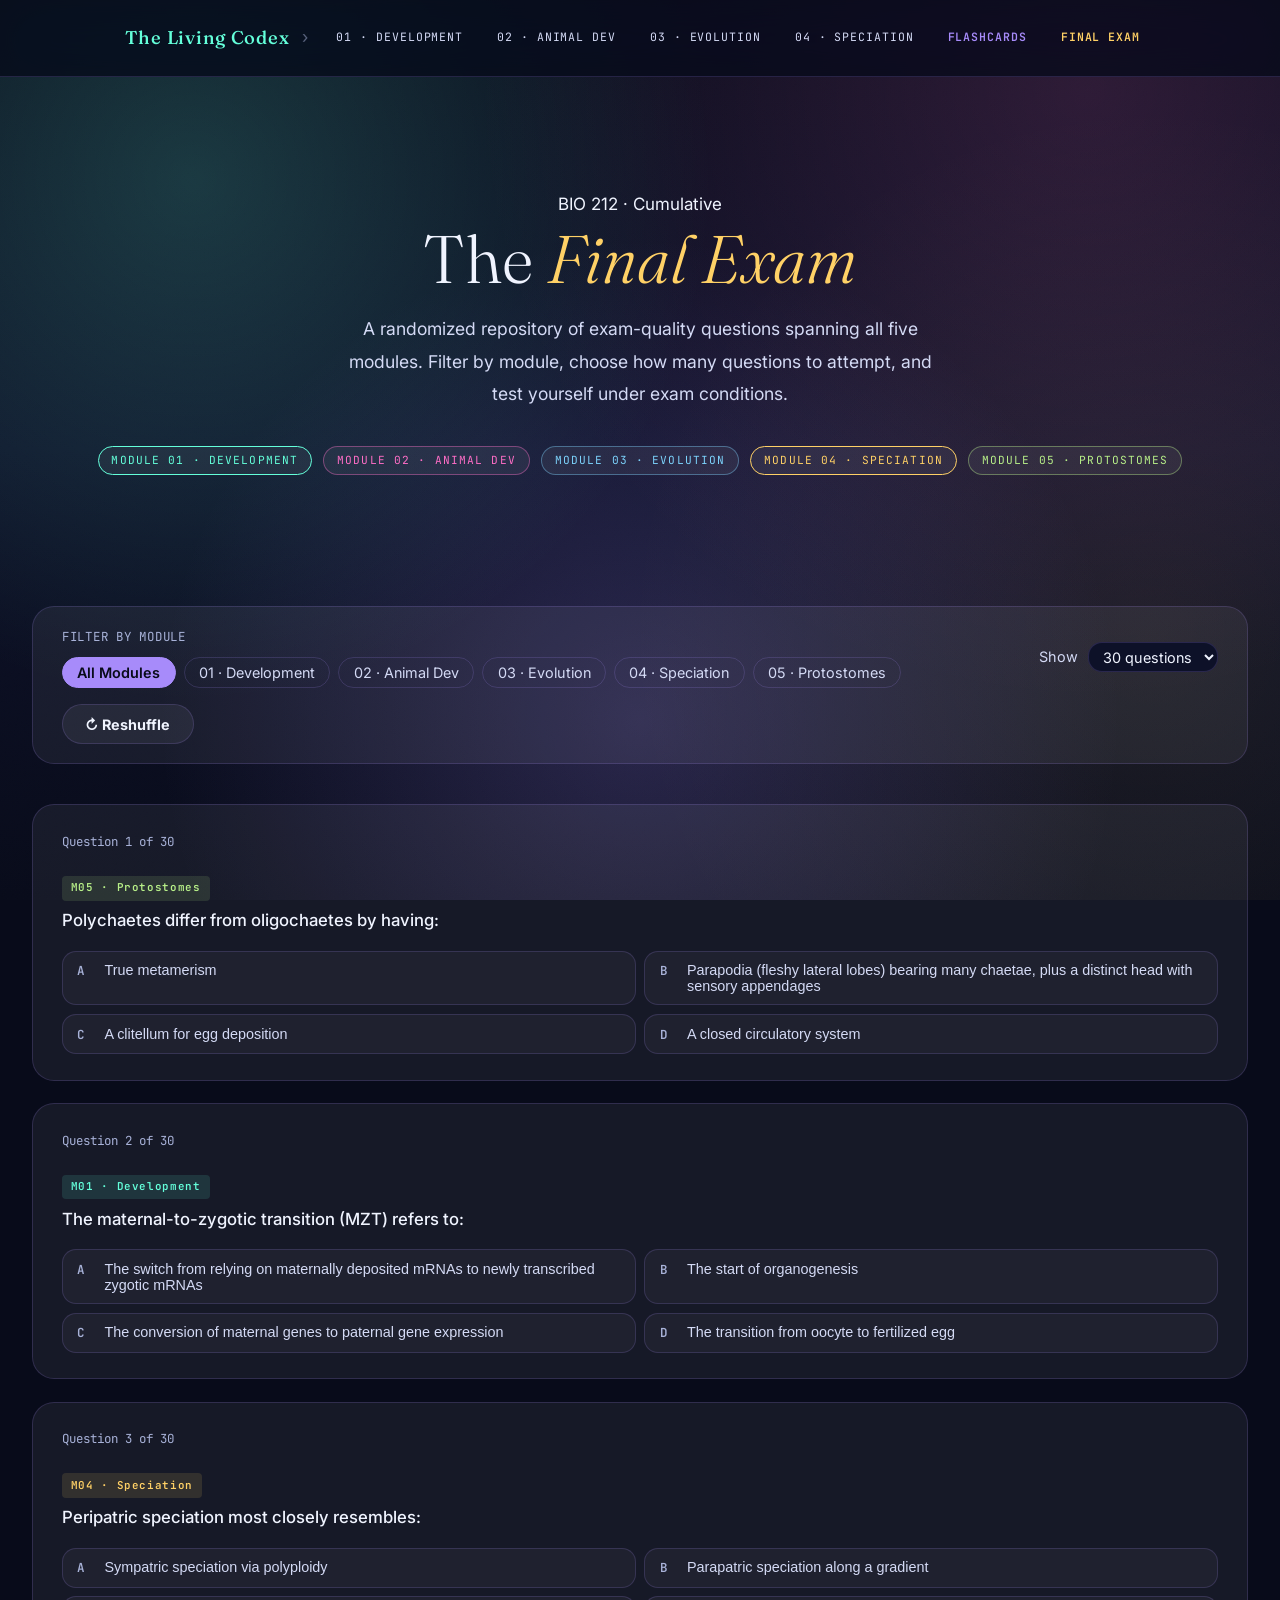
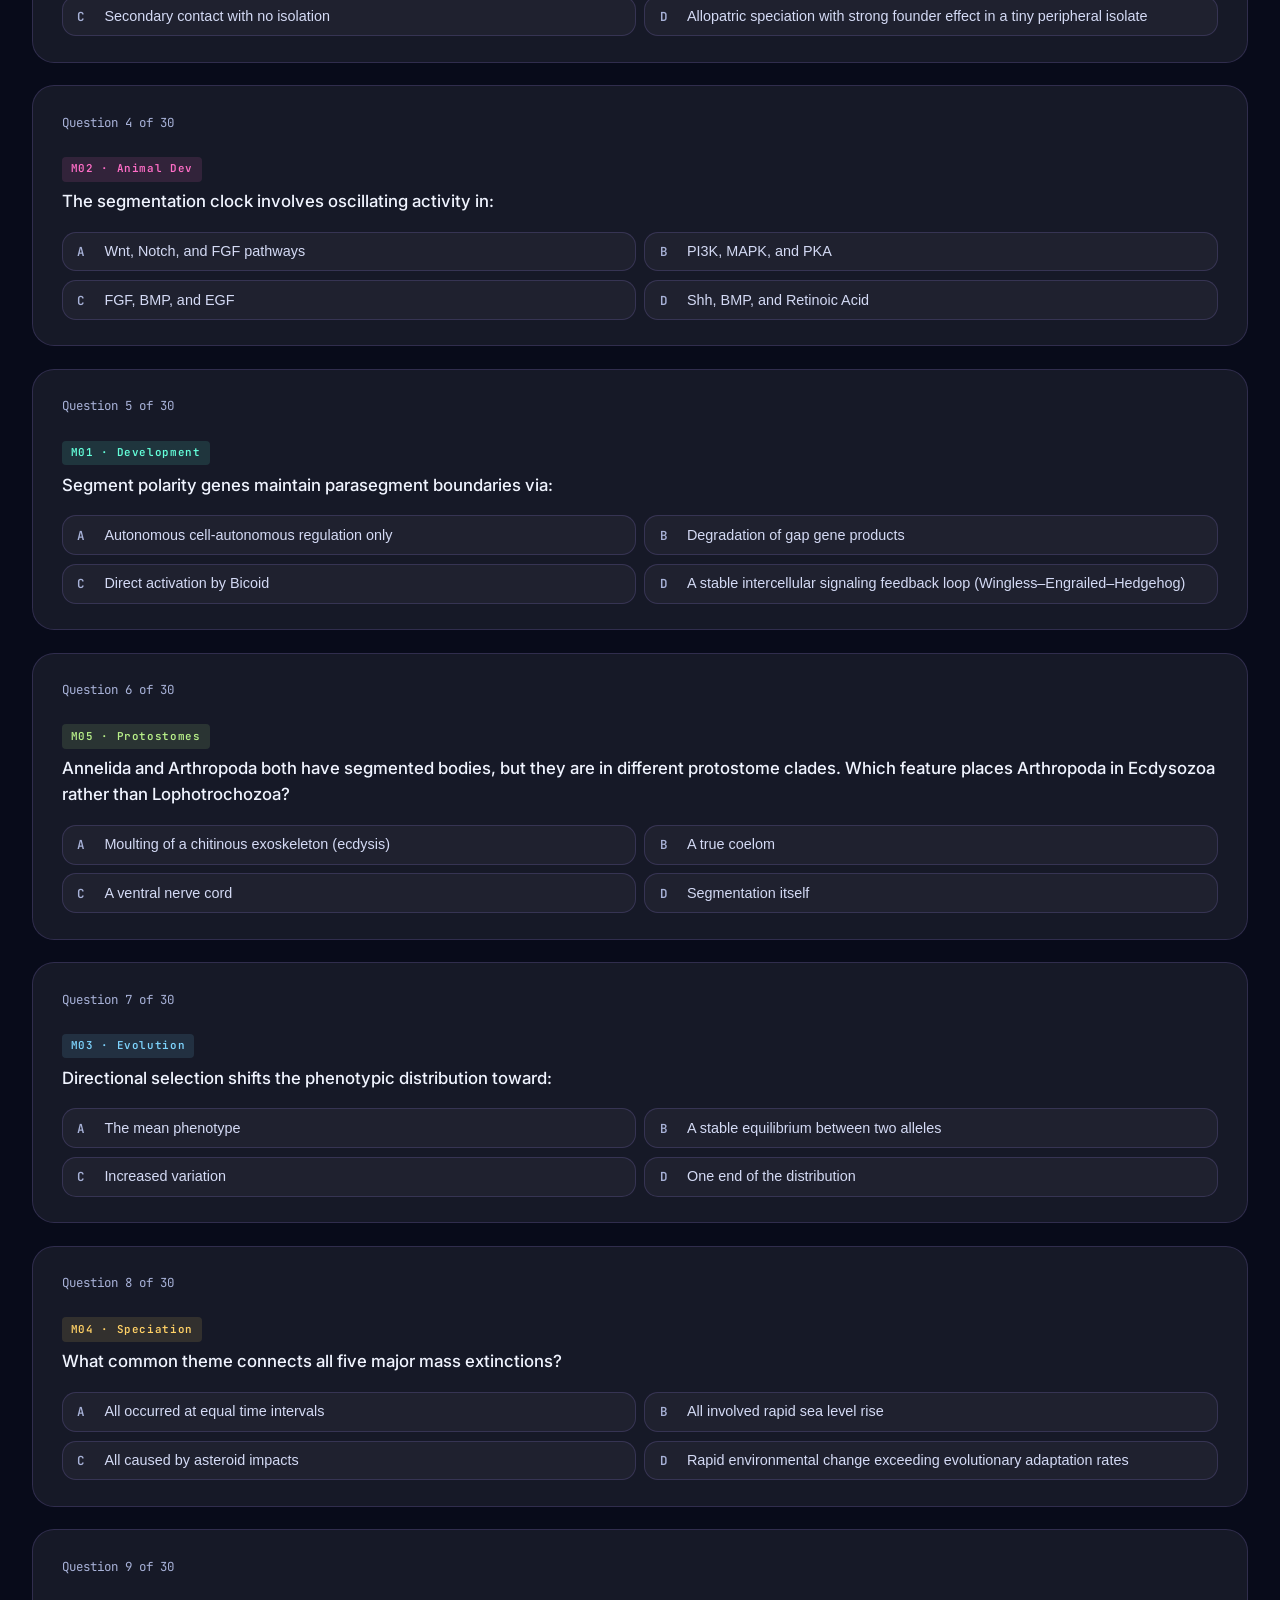
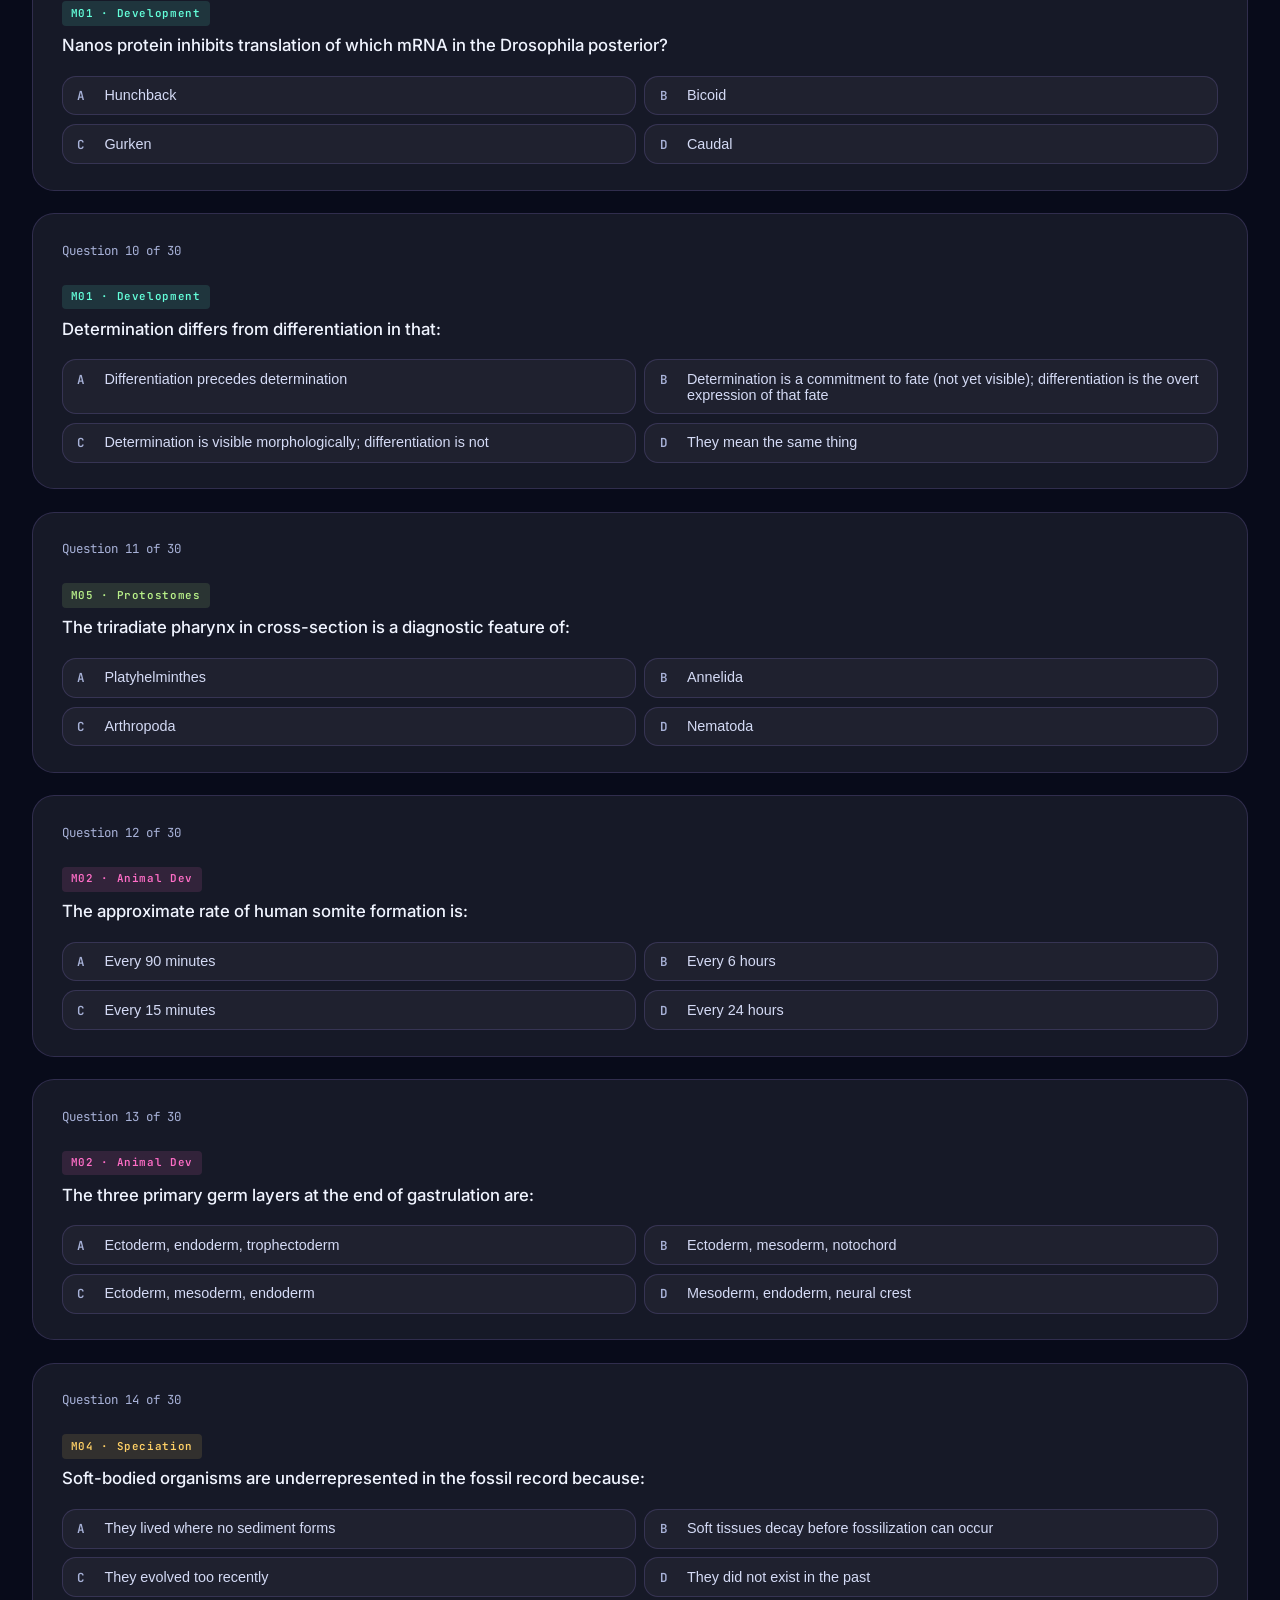
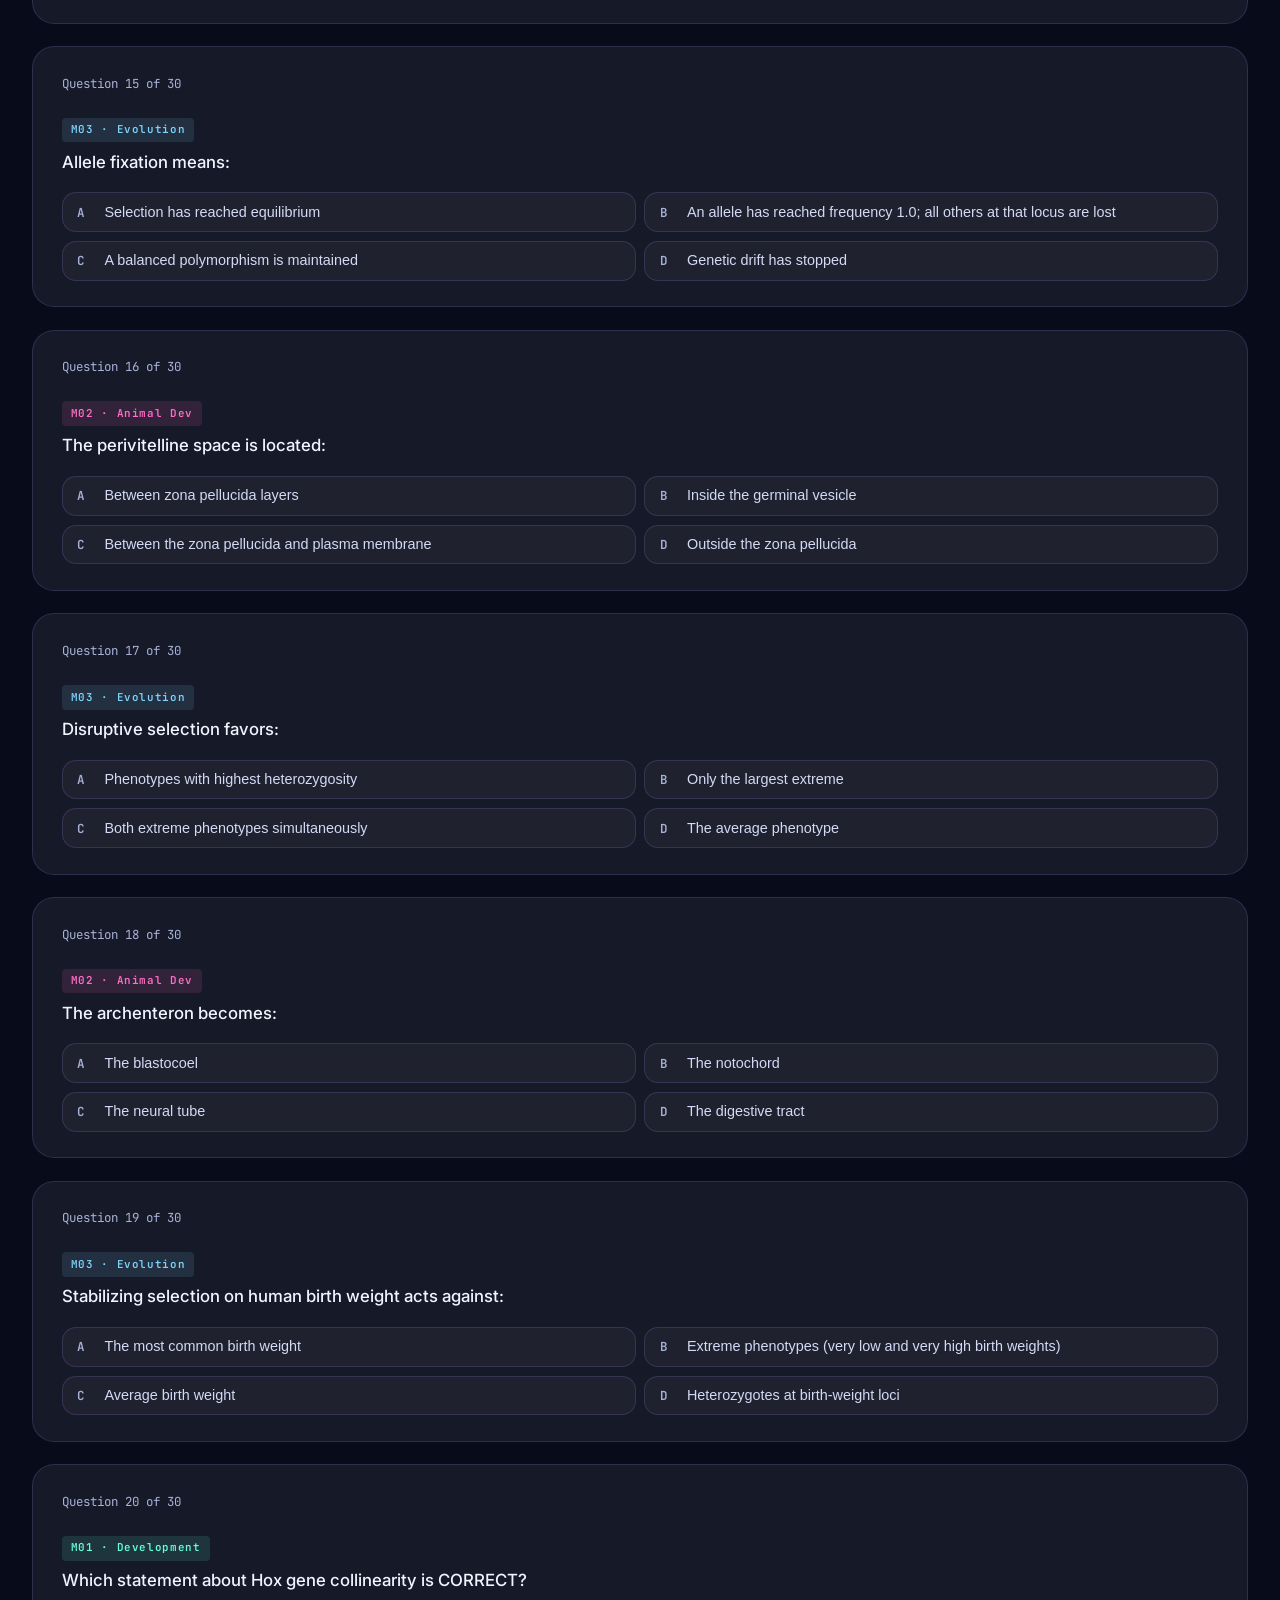
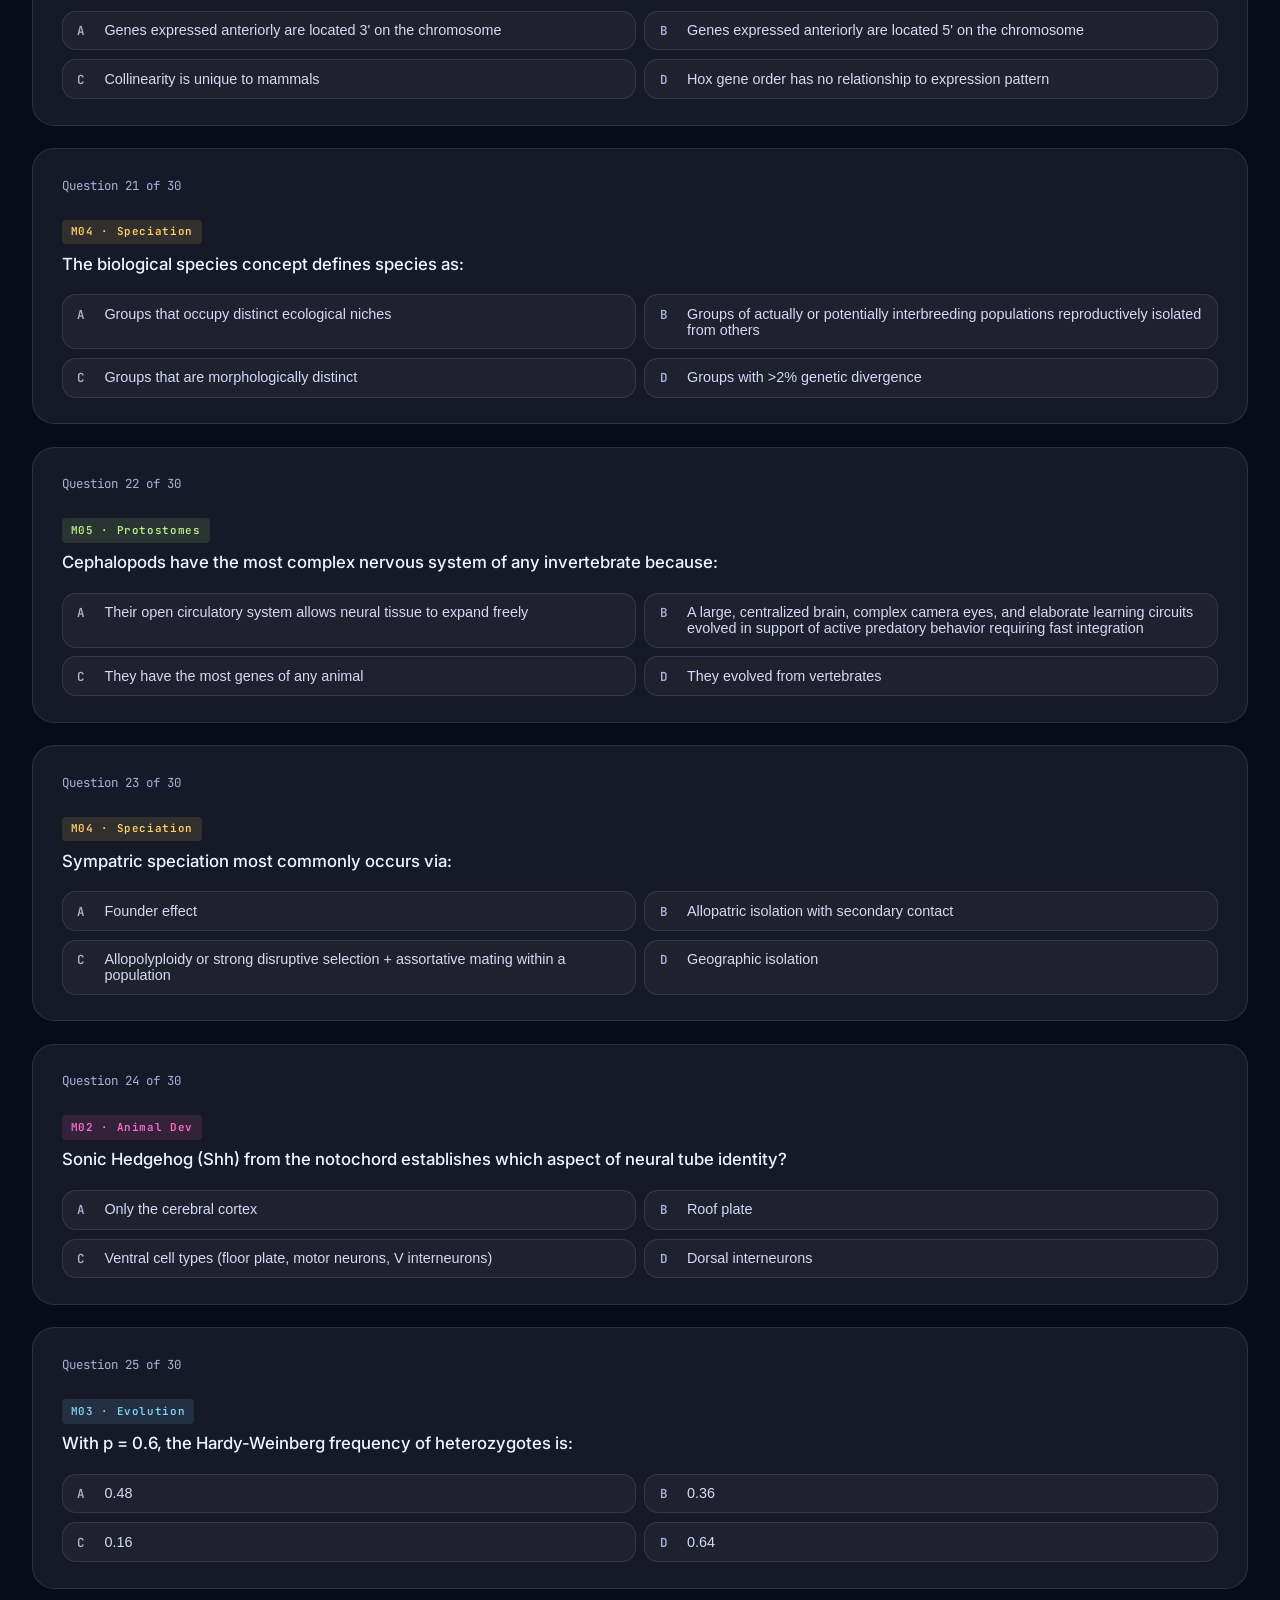
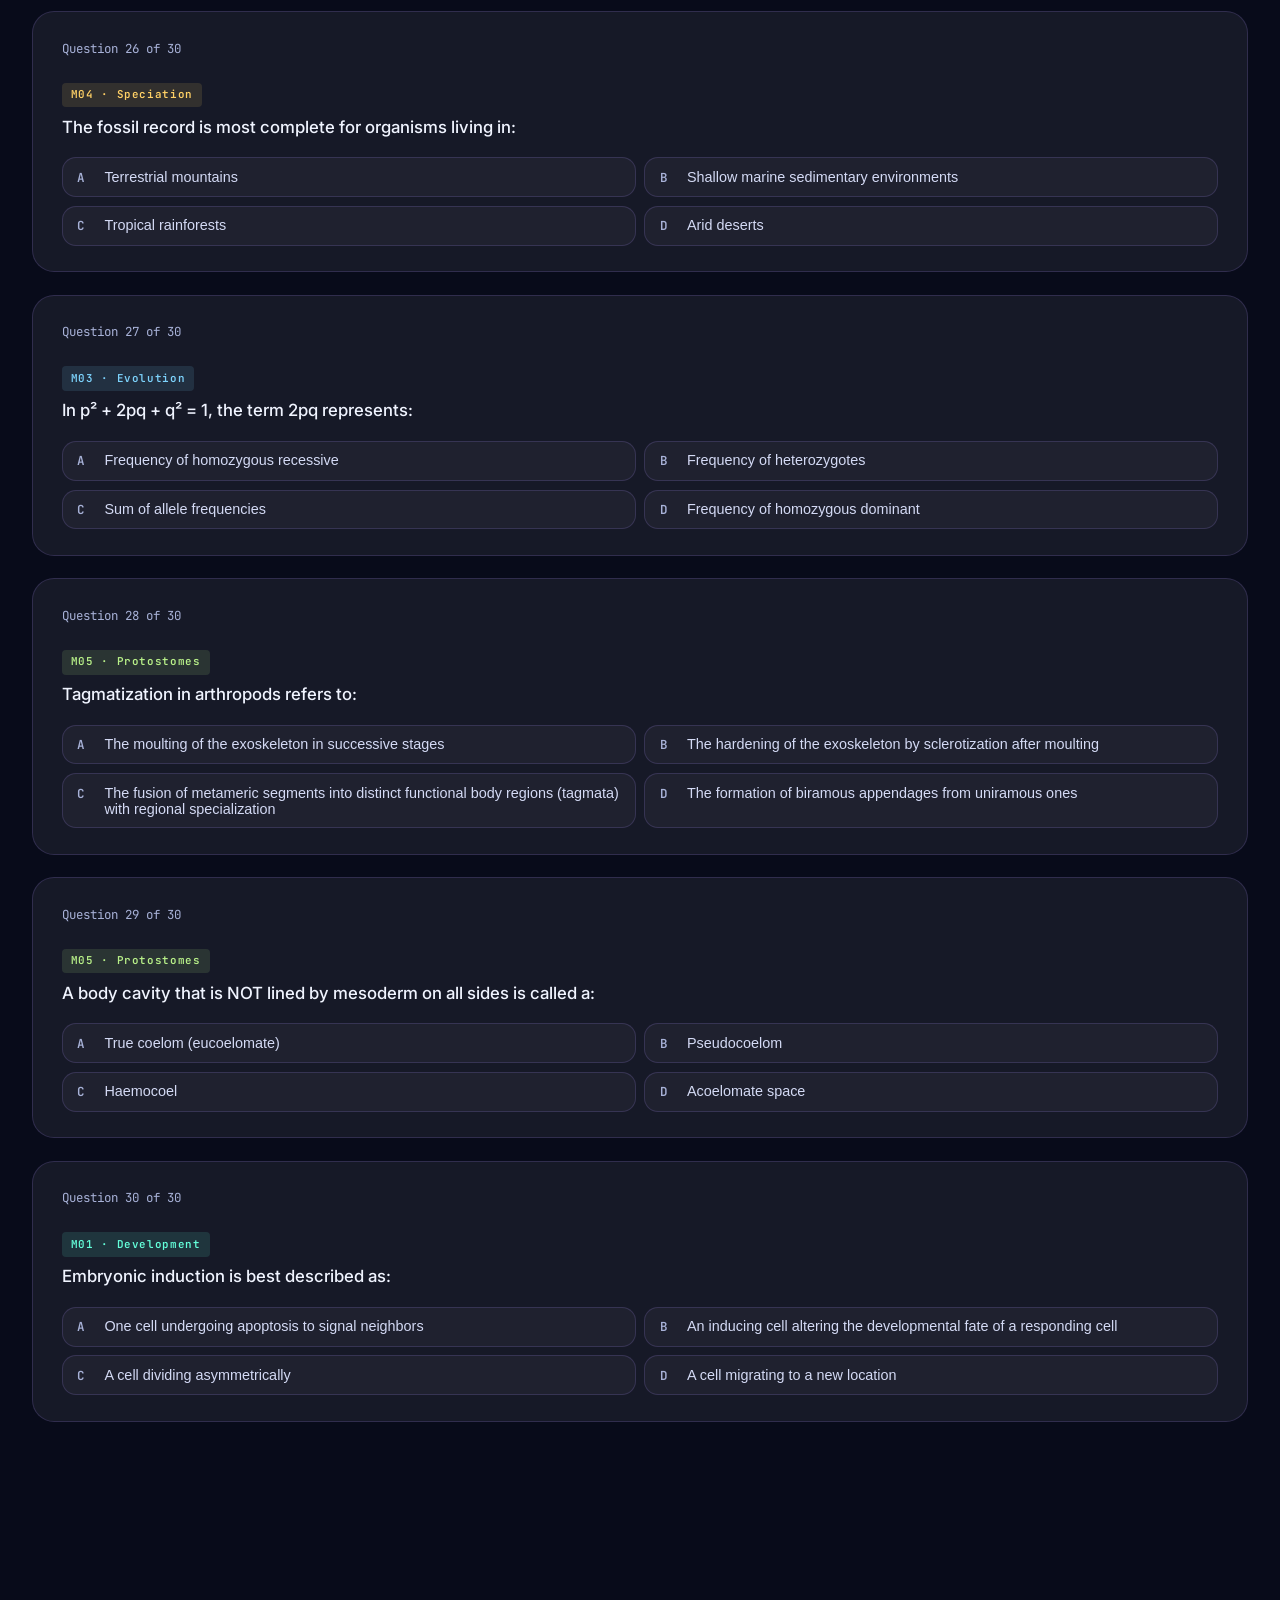
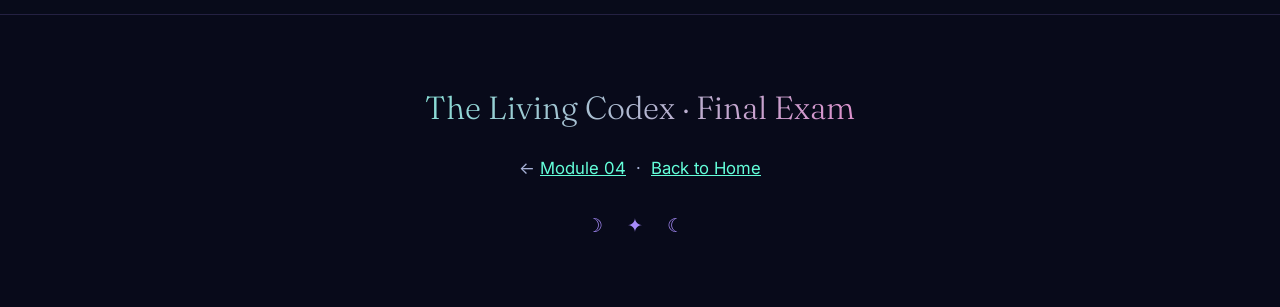
==== commit 145e9b1e: "4/24" ====
--- a/exam.html
+++ b/exam.html
@@ -131,6 +131,7 @@
       <a href="module-02.html">02 · Animal Dev</a>
       <a href="module-03.html">03 · Evolution</a>
       <a href="module-04.html">04 · Speciation</a>
+      <a href="flashcards.html" style="color:var(--violet);font-weight:600;">Flashcards</a>
       <a href="exam.html" style="color:var(--gold);font-weight:600;">Final Exam</a>
     </div>
   </div>
@@ -177,7 +178,6 @@
   </div>
   <div style="display:flex;gap:0.7rem;flex-wrap:wrap;">
     <button class="quiz-btn secondary" id="exam-new">↻ Reshuffle</button>
-    <button class="quiz-btn" id="exam-grade">Grade Exam</button>
   </div>
 </div>
 
@@ -428,8 +428,12 @@
       wrap.addEventListener('click', e => {
         const btn = e.target.closest('.quiz-opt');
         if(!btn || btn.classList.contains('locked')) return;
-        wrap.querySelectorAll('.quiz-opt').forEach(b => b.classList.remove('selected'));
+        const card=btn.closest('.quiz-card');
+        wrap.querySelectorAll('.quiz-opt').forEach(b => {b.classList.remove('selected');b.classList.add('locked');if(b.dataset.c==='true')b.classList.add('opt-correct');});
         btn.classList.add('selected');
+        if(btn.dataset.c==='true'){card.classList.add('correct');}else{btn.classList.add('opt-wrong');card.classList.add('wrong');}
+        card.classList.add('revealed');
+        {const rev=document.querySelectorAll('#exam-grid .quiz-card.revealed').length;const tot=document.querySelectorAll('#exam-grid .quiz-card').length;if(rev===tot)gradeExam();}
       });
     });
 
@@ -441,26 +445,28 @@
     const modStats = {1:{c:0,t:0},2:{c:0,t:0},3:{c:0,t:0},4:{c:0,t:0},5:{c:0,t:0}};
 
     document.querySelectorAll('#exam-grid .quiz-card').forEach((card, i) => {
-      const sel = card.querySelector('.quiz-opt.selected');
       const mod = parseInt(card.dataset.mod);
-      card.querySelectorAll('.quiz-opt').forEach(o => {
-        o.classList.add('locked');
-        if(o.dataset.c === 'true') o.classList.add('opt-correct');
-      });
       total++;
       modStats[mod].t++;
-      if(sel){
-        if(sel.dataset.c === 'true'){
-          correct++; modStats[mod].c++;
-          card.classList.add('correct');
+      if(!card.classList.contains('revealed')){
+        const sel = card.querySelector('.quiz-opt.selected');
+        card.querySelectorAll('.quiz-opt').forEach(o => {
+          o.classList.add('locked');
+          if(o.dataset.c === 'true') o.classList.add('opt-correct');
+        });
+        if(sel){
+          if(sel.dataset.c === 'true'){
+            card.classList.add('correct');
+          } else {
+            sel.classList.add('opt-wrong');
+            card.classList.add('wrong');
+          }
         } else {
-          sel.classList.add('opt-wrong');
           card.classList.add('wrong');
         }
-      } else {
-        card.classList.add('wrong');
+        card.classList.add('revealed');
       }
-      card.classList.add('revealed');
+      if(card.classList.contains('correct')){ correct++; modStats[mod].c++; }
     });
 
     const pct = Math.round((correct/total)*100);
@@ -490,10 +496,10 @@
 
   document.getElementById('exam-count').addEventListener('change', () => {});
   document.getElementById('exam-new').addEventListener('click', buildExam);
-  document.getElementById('exam-grade').addEventListener('click', gradeExam);
   document.getElementById('exam-new-after').addEventListener('click', buildExam);
 
   buildExam();
+  window.addEventListener('pageshow',function(e){if(e.persisted)buildExam();});
 })();
 </script>
 </body>
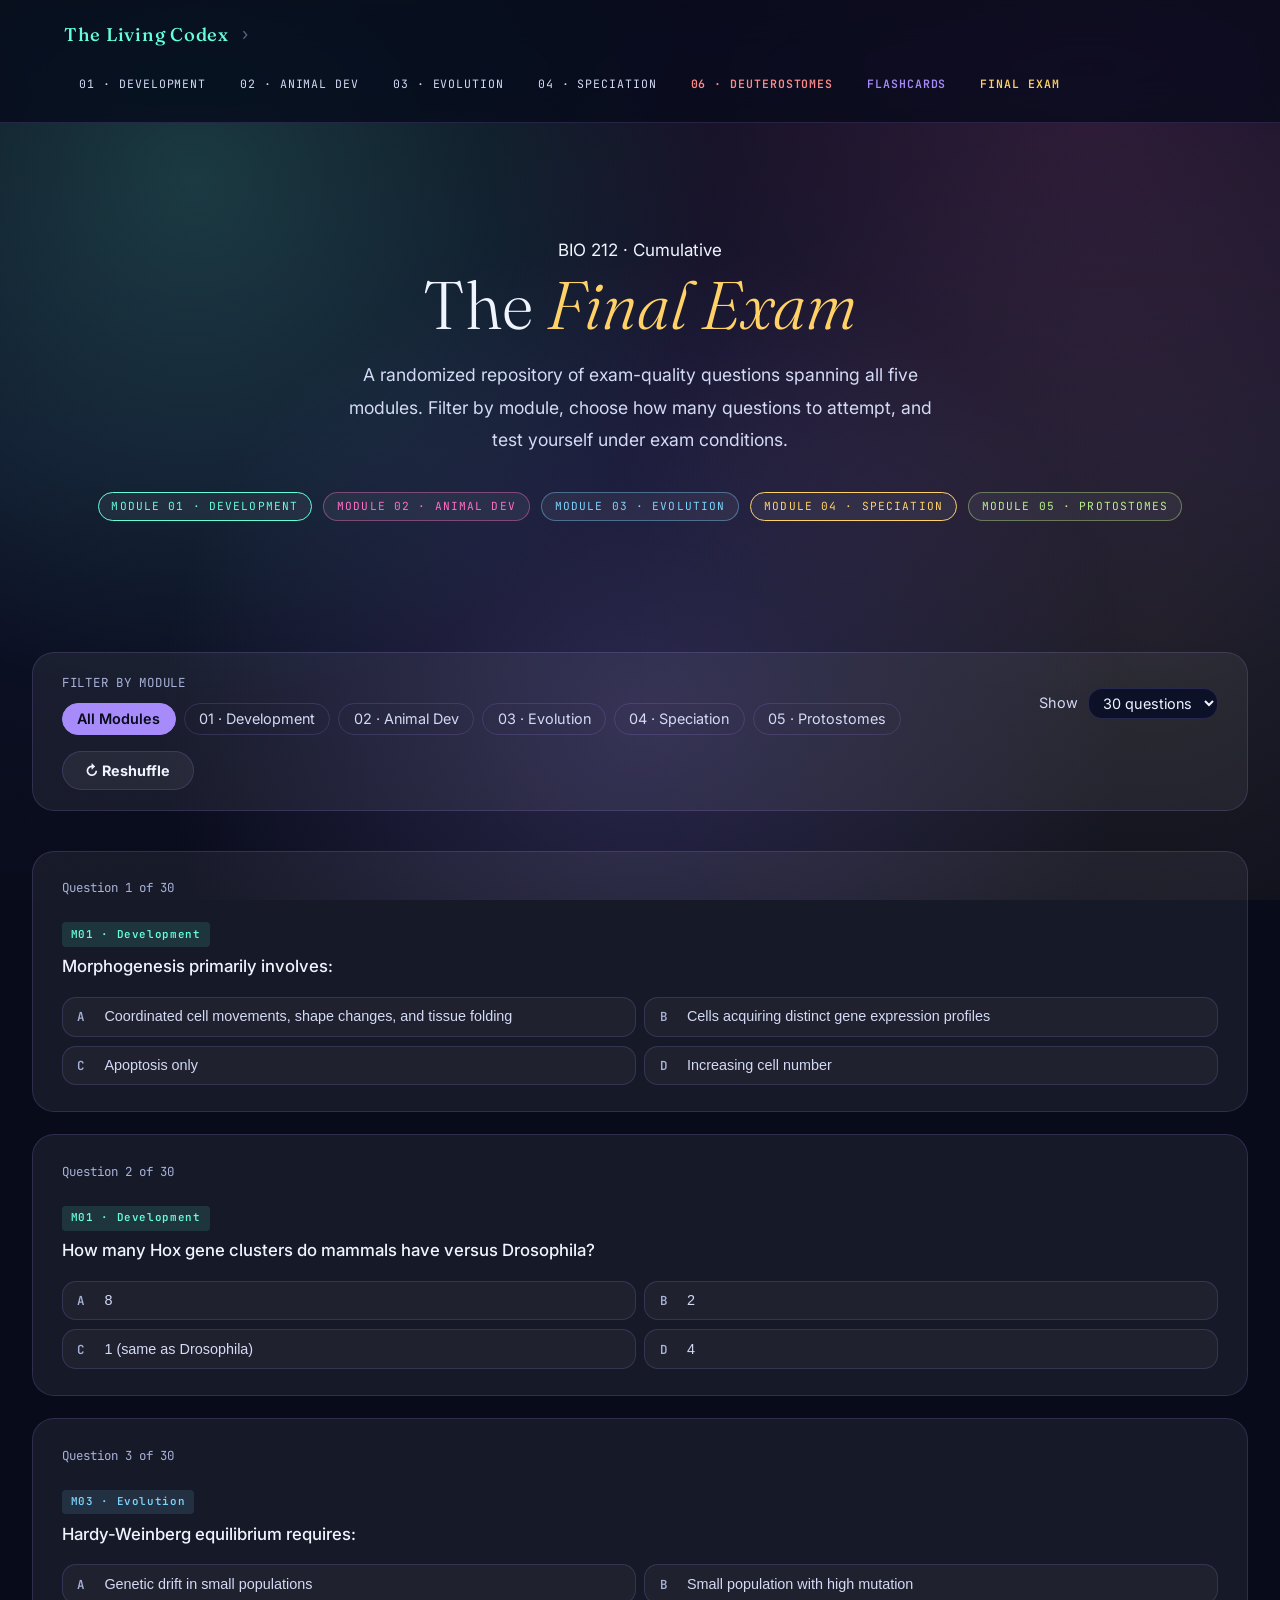
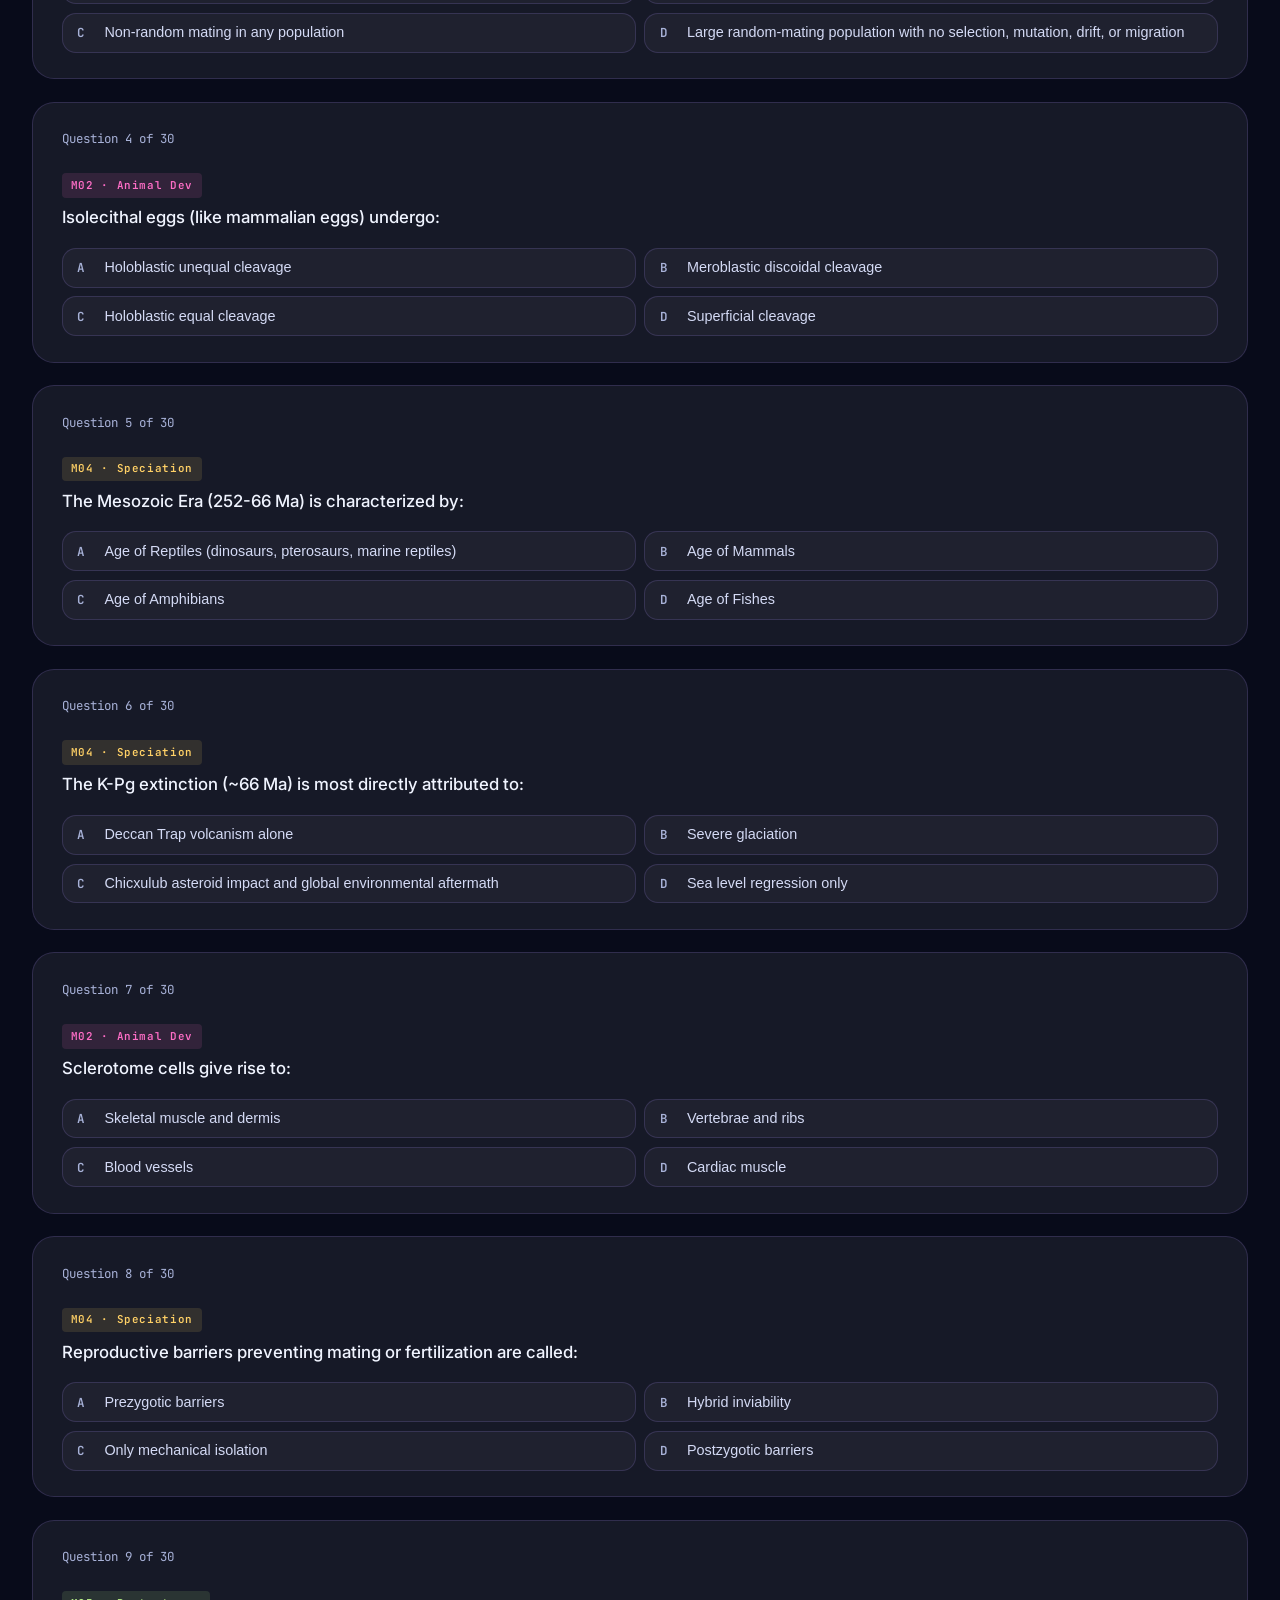
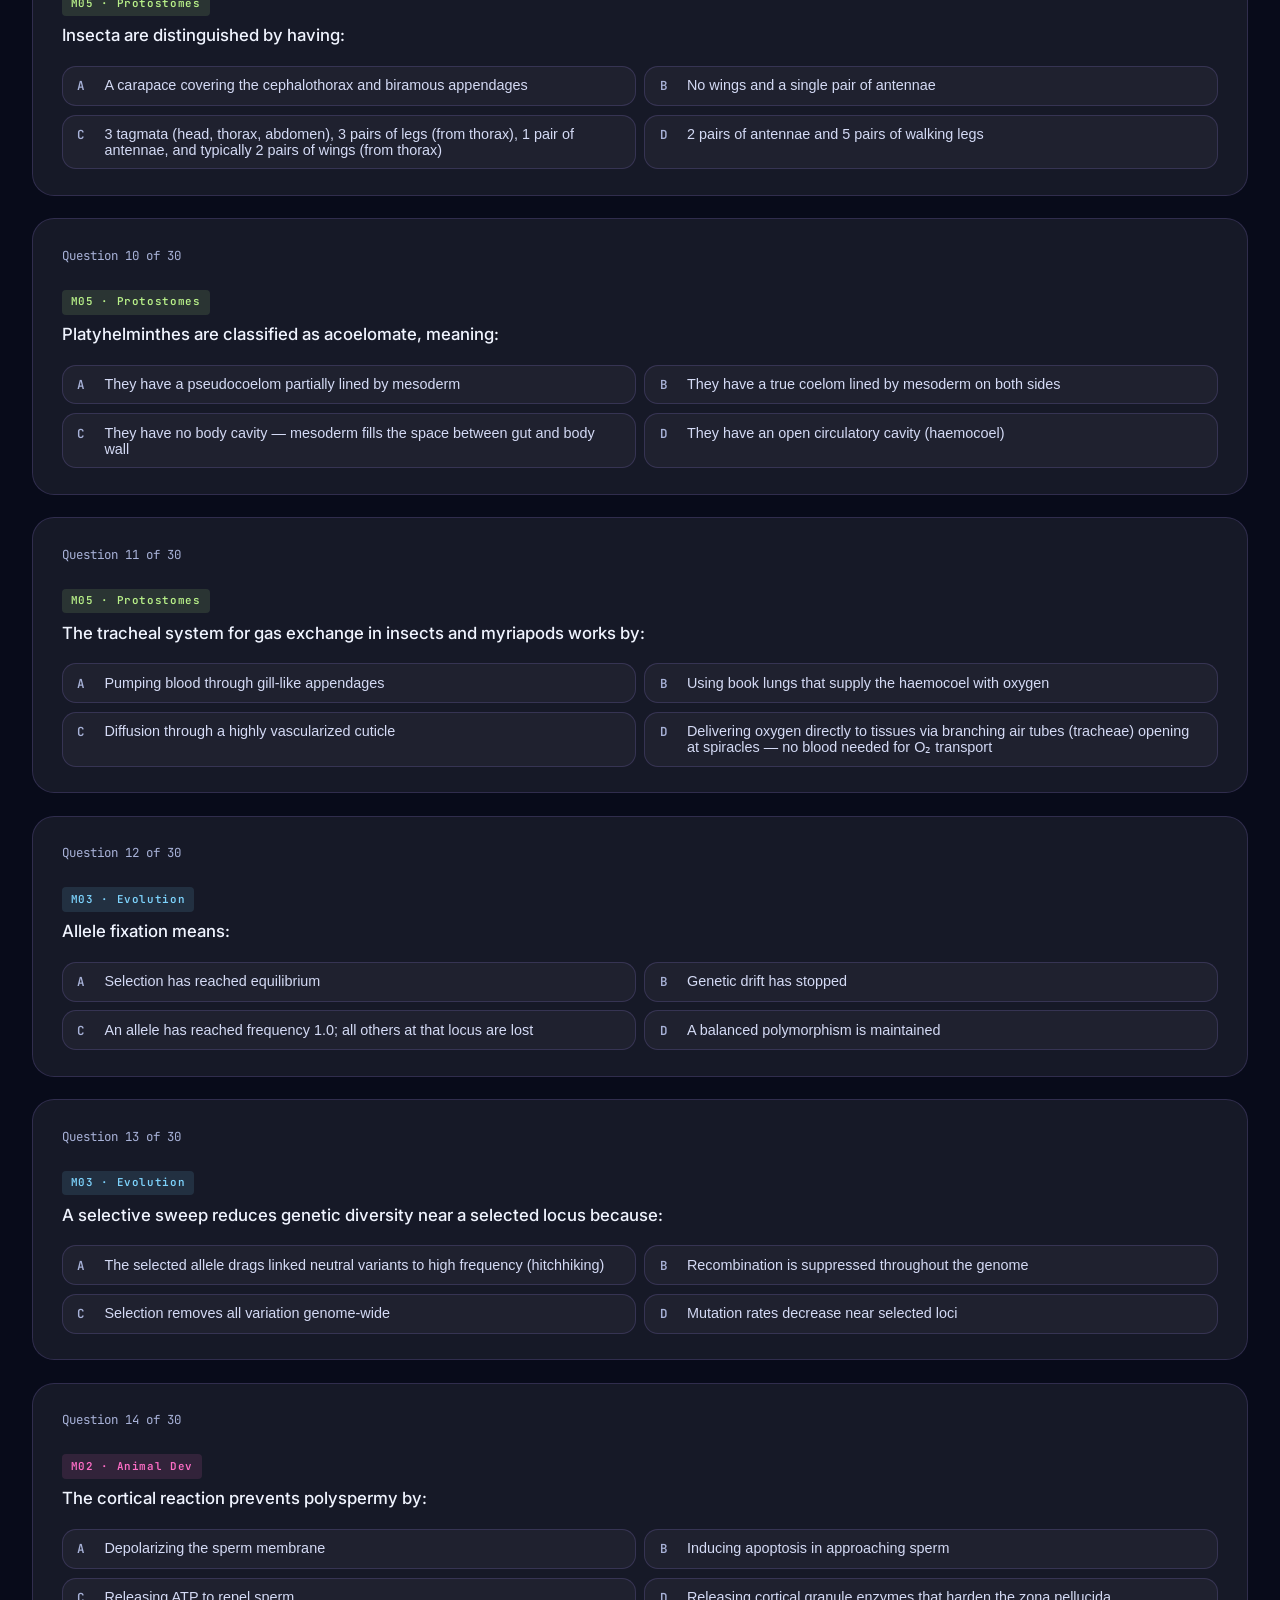
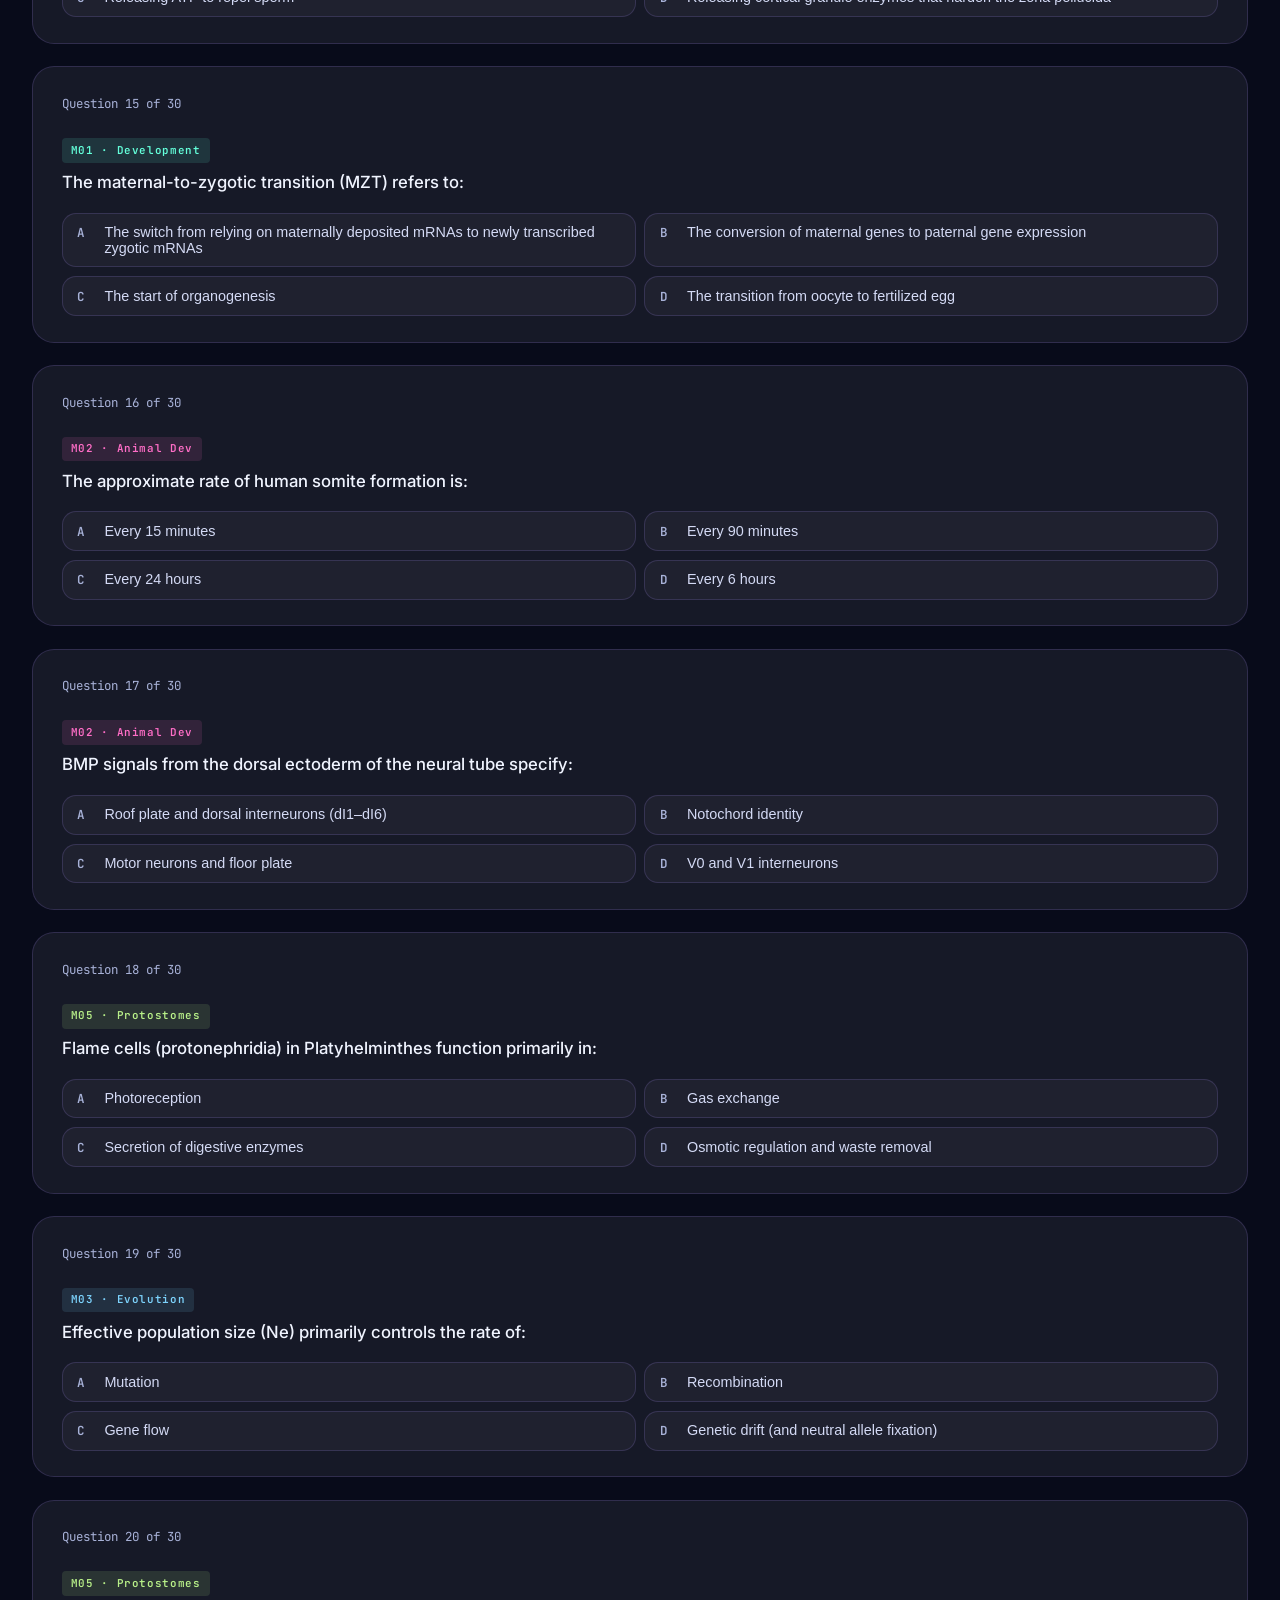
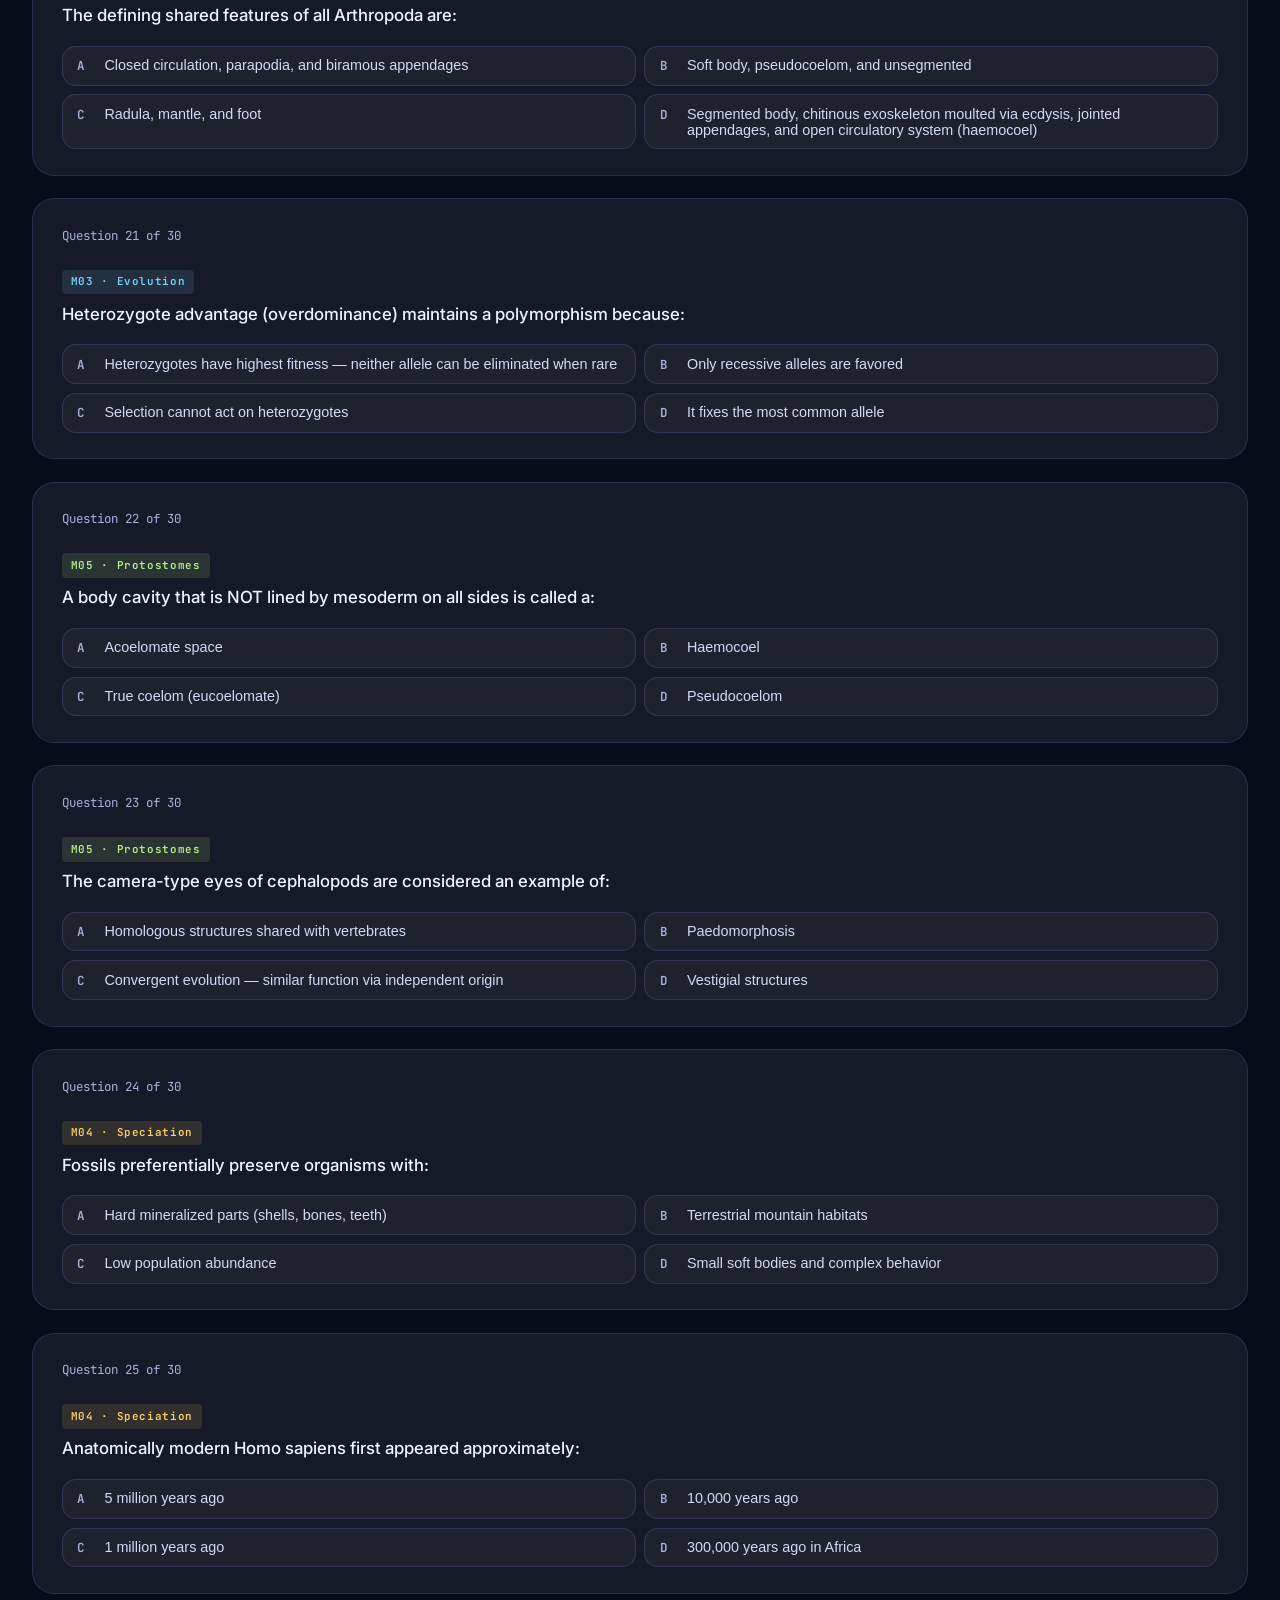
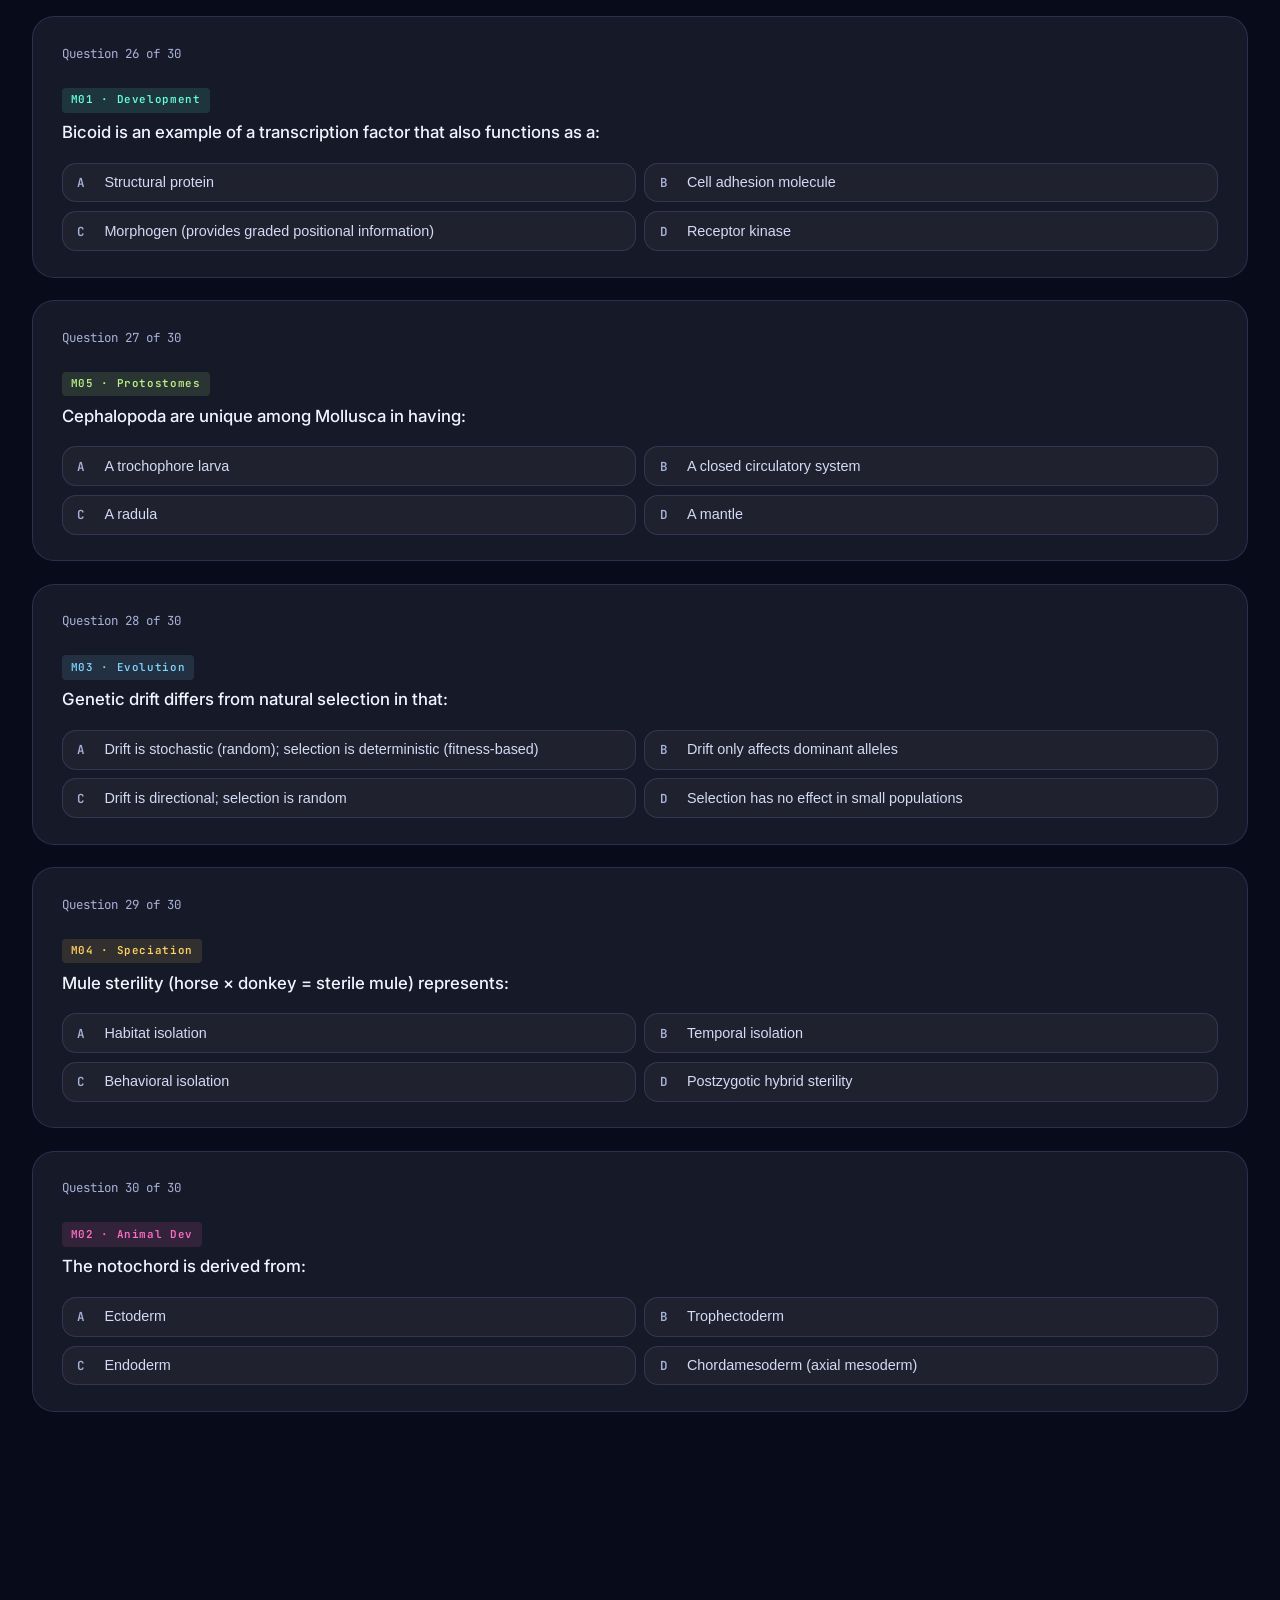
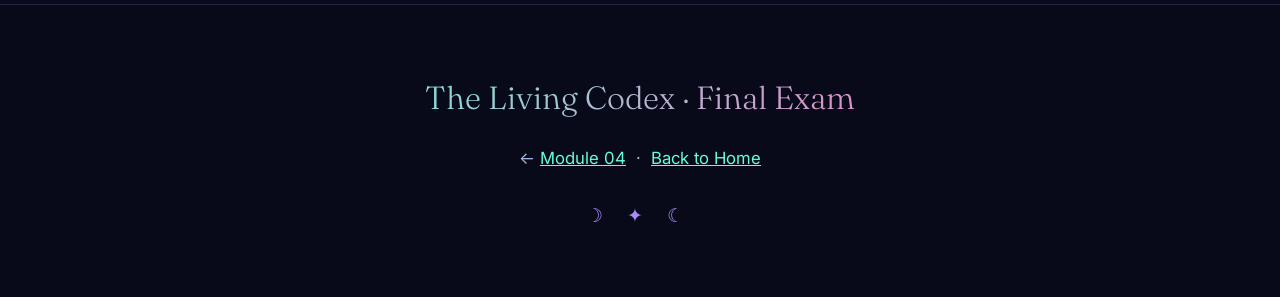
==== commit 16bcc35b: "4/29/26" ====
--- a/exam.html
+++ b/exam.html
@@ -131,6 +131,7 @@
       <a href="module-02.html">02 · Animal Dev</a>
       <a href="module-03.html">03 · Evolution</a>
       <a href="module-04.html">04 · Speciation</a>
+      <a href="module-06.html" style="color:var(--coral);font-weight:600;">06 · Deuterostomes</a>
       <a href="flashcards.html" style="color:var(--violet);font-weight:600;">Flashcards</a>
       <a href="exam.html" style="color:var(--gold);font-weight:600;">Final Exam</a>
     </div>
